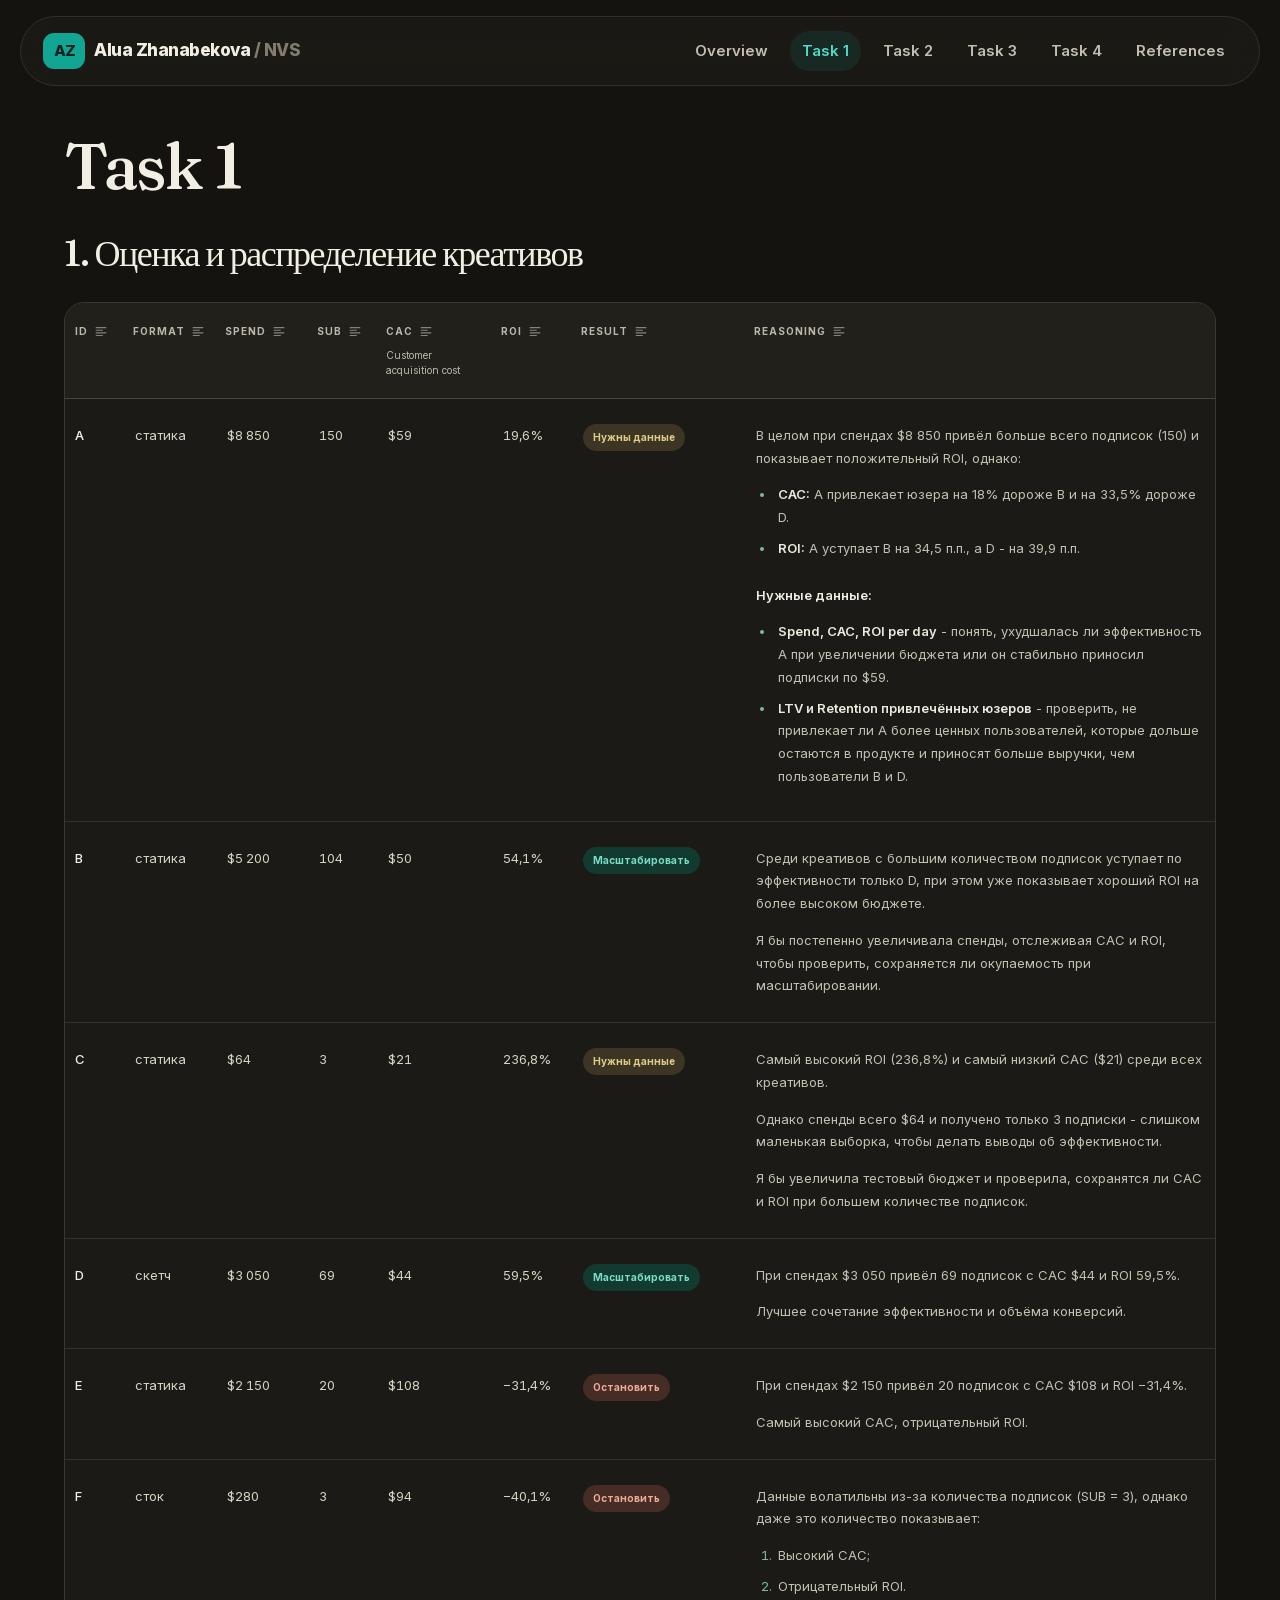
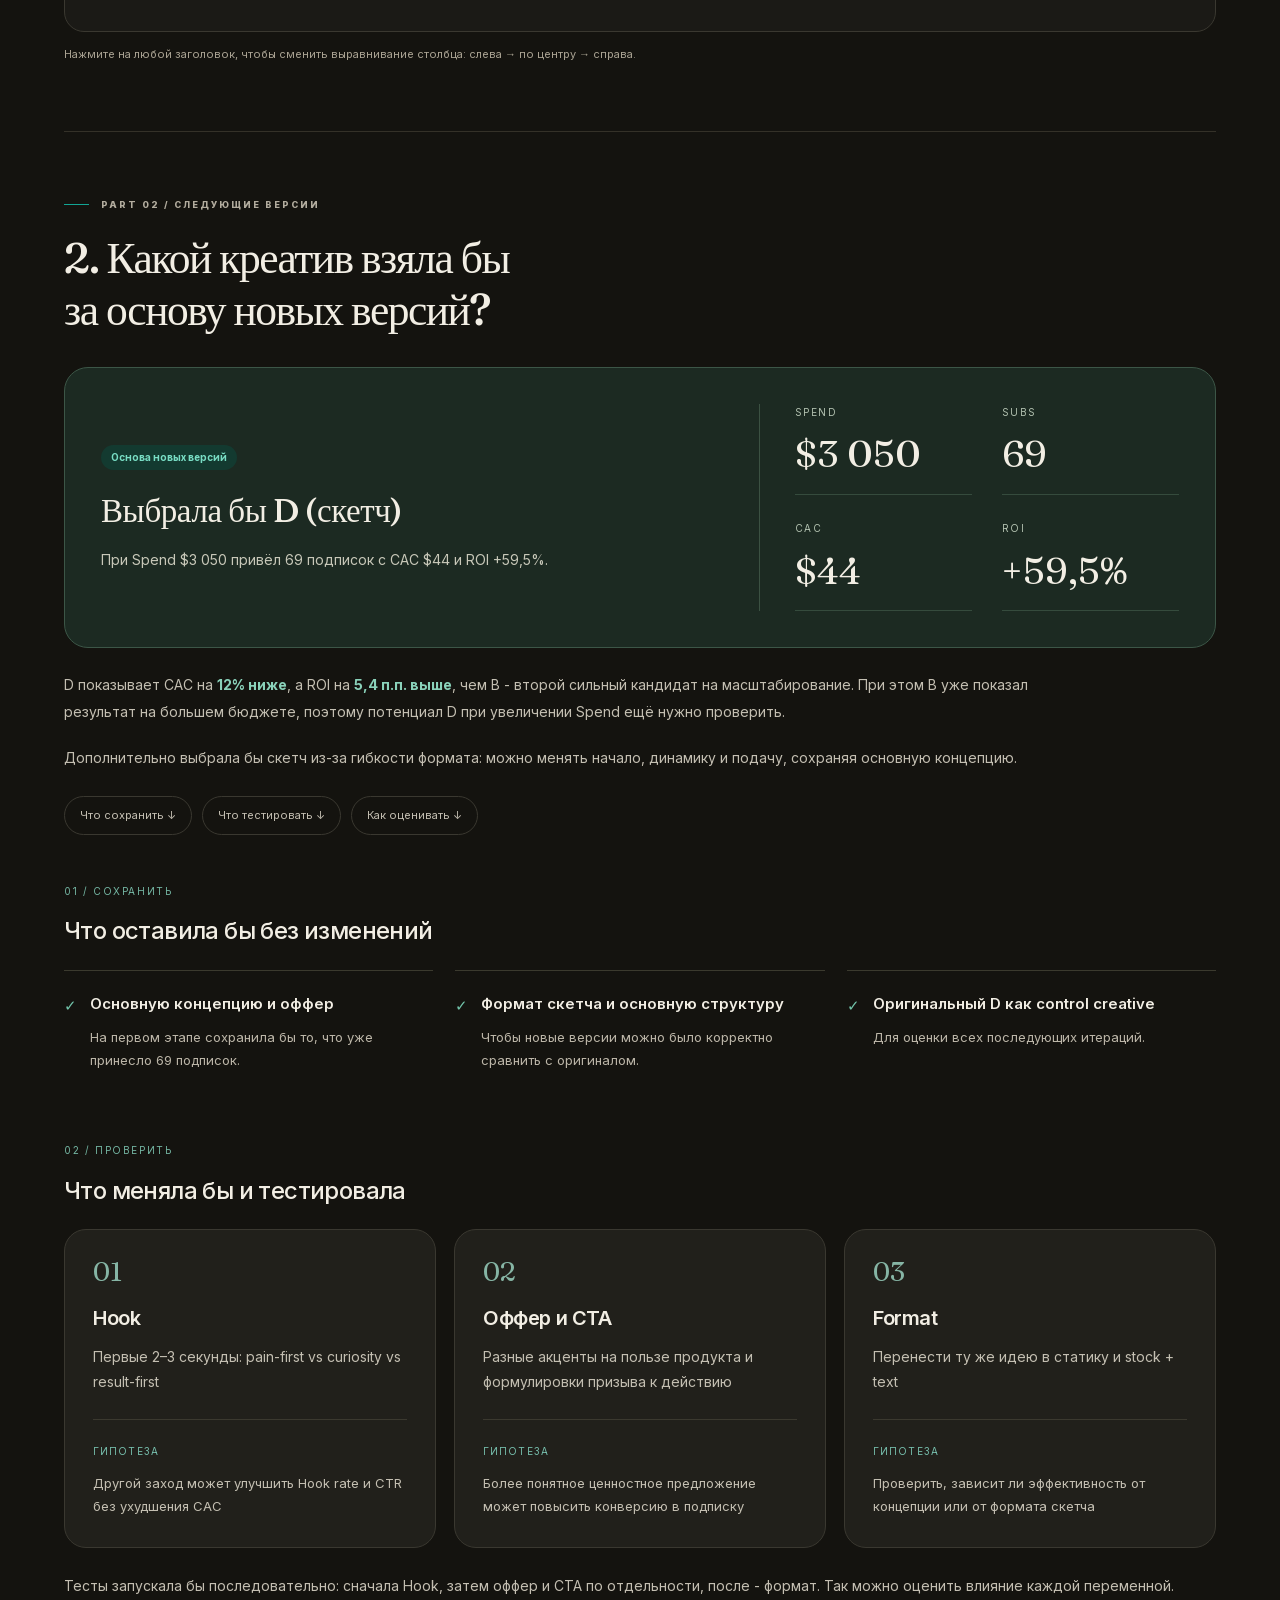
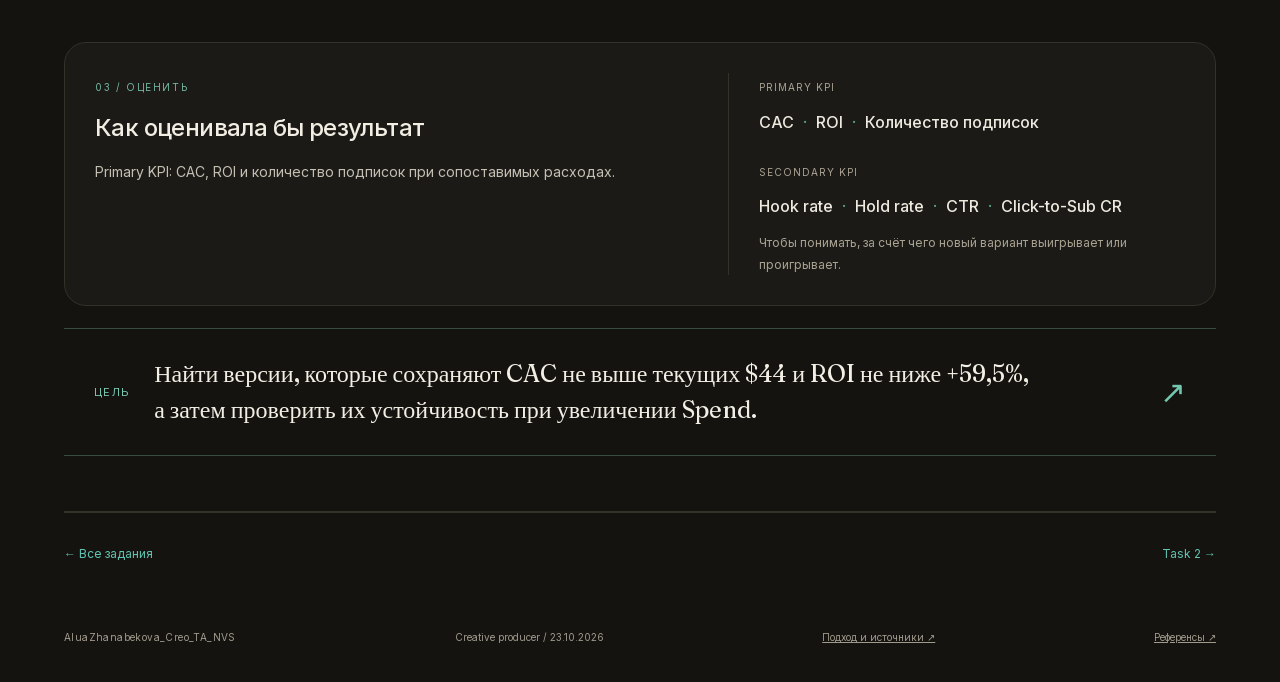
==== task-1.html @ e33237b5 "Add NVS creative producer test website" ====
<!doctype html><html lang="ru"><head><meta charset="utf-8"><meta name="viewport" content="width=device-width,initial-scale=1"><title>AluaZhanabekova_Creo_TA_NVS - Задание 01 · Решения</title><meta name="description" content="Тестовое задание креативного продюсера для Nomad Venture Studio. Аналитика, видео, стратегия и креативы."><link rel="icon" href="favicon.svg" type="image/svg+xml"><link rel="stylesheet" href="fonts.css"><link rel="stylesheet" href="style.css?v=20261025-task1-part2"><script src="app.js" defer></script></head><body><nav><a class="brand" href="index.html"><span class="monogram">AZ</span><span>Alua Zhanabekova <span style="color:#817c6f">/ NVS</span></span></a><div class="links"><a href="index.html" >Overview</a><a href="task-1.html" class="active" aria-current="page">Task 1</a><a href="task-2.html" >Task 2</a><a href="task-3.html" >Task 3</a><a href="task-4.html" >Task 4</a><a href="references.html">References</a></div><button class="navbtn" onclick="window.print()">PDF ↗</button></nav><main class="wrap"><header class="task-simple-header"><h1>Task 1</h1></header><section class="task1-answer"><h2>1. Оценка и распределение креативов</h2><div class="decision-table-scroll" tabindex="0" role="region" aria-label="Таблица анализа креативов A–F"><table class="decision-table" data-alignment="left"><caption class="sr-only">Метрики, решения и аргументация по шести креативам 7ART</caption><colgroup><col class="col-id"><col class="col-format"><col class="col-spend"><col class="col-sub"><col class="col-cac"><col class="col-roi"><col class="col-result"><col class="col-reason"></colgroup><thead><tr><th scope="col" data-align-column="id" data-align="left"><button type="button" class="column-align-button" aria-label="ID: выравнивание слева. Нажмите для выравнивания по центру." title="Нажмите: слева → по центру → справа"><span class="column-align-label">ID</span><svg class="column-align-icon" width="14" height="14" viewBox="0 0 16 16" aria-hidden="true"><path d="M2 3h12M2 6h8M2 9h12M2 12h8"/></svg></button></th><th scope="col" data-align-column="format" data-align="left"><button type="button" class="column-align-button" aria-label="Format: выравнивание слева. Нажмите для выравнивания по центру." title="Нажмите: слева → по центру → справа"><span class="column-align-label">Format</span><svg class="column-align-icon" width="14" height="14" viewBox="0 0 16 16" aria-hidden="true"><path d="M2 3h12M2 6h8M2 9h12M2 12h8"/></svg></button></th><th scope="col" data-align-column="spend" data-align="left"><button type="button" class="column-align-button" aria-label="Spend: выравнивание слева. Нажмите для выравнивания по центру." title="Нажмите: слева → по центру → справа"><span class="column-align-label">Spend</span><svg class="column-align-icon" width="14" height="14" viewBox="0 0 16 16" aria-hidden="true"><path d="M2 3h12M2 6h8M2 9h12M2 12h8"/></svg></button></th><th scope="col" data-align-column="sub" data-align="left"><button type="button" class="column-align-button" aria-label="SUB: выравнивание слева. Нажмите для выравнивания по центру." title="Нажмите: слева → по центру → справа"><span class="column-align-label">SUB</span><svg class="column-align-icon" width="14" height="14" viewBox="0 0 16 16" aria-hidden="true"><path d="M2 3h12M2 6h8M2 9h12M2 12h8"/></svg></button></th><th scope="col" data-align-column="cac" data-align="left"><button type="button" class="column-align-button" aria-label="CAC: выравнивание слева. Нажмите для выравнивания по центру." title="Нажмите: слева → по центру → справа"><span class="column-align-label">CAC</span><svg class="column-align-icon" width="14" height="14" viewBox="0 0 16 16" aria-hidden="true"><path d="M2 3h12M2 6h8M2 9h12M2 12h8"/></svg></button><span class="th-definition">Customer acquisition cost</span></th><th scope="col" data-align-column="roi" data-align="left"><button type="button" class="column-align-button" aria-label="ROI: выравнивание слева. Нажмите для выравнивания по центру." title="Нажмите: слева → по центру → справа"><span class="column-align-label">ROI</span><svg class="column-align-icon" width="14" height="14" viewBox="0 0 16 16" aria-hidden="true"><path d="M2 3h12M2 6h8M2 9h12M2 12h8"/></svg></button></th><th scope="col" data-align-column="result" data-align="left"><button type="button" class="column-align-button" aria-label="Result: выравнивание слева. Нажмите для выравнивания по центру." title="Нажмите: слева → по центру → справа"><span class="column-align-label">Result</span><svg class="column-align-icon" width="14" height="14" viewBox="0 0 16 16" aria-hidden="true"><path d="M2 3h12M2 6h8M2 9h12M2 12h8"/></svg></button></th><th scope="col" data-align-column="reasoning" data-align="left"><button type="button" class="column-align-button" aria-label="Reasoning: выравнивание слева. Нажмите для выравнивания по центру." title="Нажмите: слева → по центру → справа"><span class="column-align-label">Reasoning</span><svg class="column-align-icon" width="14" height="14" viewBox="0 0 16 16" aria-hidden="true"><path d="M2 3h12M2 6h8M2 9h12M2 12h8"/></svg></button></th></tr></thead><tbody><tr><th scope="row">A</th><td>статика</td><td class="numeric">$8 850</td><td class="numeric">150</td><td class="numeric">$59</td><td class="numeric">19,6%</td><td><span class="pill data">Нужны данные</span></td><td class="reasoning"><p>В целом при спендах $8 850 привёл больше всего подписок (150) и показывает положительный ROI, однако:</p><ul><li><strong>CAC:</strong> A привлекает юзера на 18% дороже B и на 33,5% дороже D.</li><li><strong>ROI:</strong> A уступает B на 34,5 п.п., а D - на 39,9 п.п.</li></ul><p class="needed-label">Нужные данные:</p><ul><li><strong>Spend, CAC, ROI per day</strong> - понять, ухудшалась ли эффективность A при увеличении бюджета или он стабильно приносил подписки по $59.</li><li><strong>LTV и Retention привлечённых юзеров</strong> - проверить, не привлекает ли A более ценных пользователей, которые дольше остаются в продукте и приносят больше выручки, чем пользователи B и D.</li></ul></td></tr><tr><th scope="row">B</th><td>статика</td><td class="numeric">$5 200</td><td class="numeric">104</td><td class="numeric">$50</td><td class="numeric">54,1%</td><td><span class="pill scale">Масштабировать</span></td><td class="reasoning"><p>Среди креативов с большим количеством подписок уступает по эффективности только D, при этом уже показывает хороший ROI на более высоком бюджете.</p><p>Я бы постепенно увеличивала спенды, отслеживая CAC и ROI, чтобы проверить, сохраняется ли окупаемость при масштабировании.</p></td></tr><tr><th scope="row">C</th><td>статика</td><td class="numeric">$64</td><td class="numeric">3</td><td class="numeric">$21</td><td class="numeric">236,8%</td><td><span class="pill data">Нужны данные</span></td><td class="reasoning"><p>Самый высокий ROI (236,8%) и самый низкий CAC ($21) среди всех креативов.</p><p>Однако спенды всего $64 и получено только 3 подписки - слишком маленькая выборка, чтобы делать выводы об эффективности.</p><p>Я бы увеличила тестовый бюджет и проверила, сохранятся ли CAC и ROI при большем количестве подписок.</p></td></tr><tr><th scope="row">D</th><td>скетч</td><td class="numeric">$3 050</td><td class="numeric">69</td><td class="numeric">$44</td><td class="numeric">59,5%</td><td><span class="pill scale">Масштабировать</span></td><td class="reasoning"><p>При спендах $3 050 привёл 69 подписок с CAC $44 и ROI 59,5%.</p><p>Лучшее сочетание эффективности и объёма конверсий.</p></td></tr><tr><th scope="row">E</th><td>статика</td><td class="numeric">$2 150</td><td class="numeric">20</td><td class="numeric">$108</td><td class="numeric">−31,4%</td><td><span class="pill stop">Остановить</span></td><td class="reasoning"><p>При спендах $2 150 привёл 20 подписок с CAC $108 и ROI −31,4%.</p><p>Самый высокий CAC, отрицательный ROI.</p></td></tr><tr><th scope="row">F</th><td>сток</td><td class="numeric">$280</td><td class="numeric">3</td><td class="numeric">$94</td><td class="numeric">−40,1%</td><td><span class="pill stop">Остановить</span></td><td class="reasoning"><p>Данные волатильны из-за количества подписок (SUB = 3), однако даже это количество показывает:</p><ol><li>Высокий CAC;</li><li>Отрицательный ROI.</li></ol></td></tr></tbody></table></div><p class="table-align-hint">Нажмите на любой заголовок, чтобы сменить выравнивание столбца: слева → по центру → справа.</p><span class="sr-only" id="column-align-status" role="status" aria-live="polite"></span></section><section class="creative-iteration" id="new-versions" aria-labelledby="iteration-title">
<div class="iteration-heading"><span class="eyebrow">PART 02 / Следующие версии</span><h2 id="iteration-title">2. Какой креатив взяла бы<br>за основу новых версий?</h2></div>
<article class="creative-choice" aria-labelledby="choice-title"><div class="creative-choice-copy"><span class="pill scale">Основа новых версий</span><h3 id="choice-title">Выбрала бы D (скетч)</h3><p>При Spend $3 050 привёл 69 подписок с CAC $44 и ROI +59,5%.</p></div><dl class="choice-metrics"><div><dt>Spend</dt><dd>$3 050</dd></div><div><dt>Subs</dt><dd>69</dd></div><div><dt>CAC</dt><dd>$44</dd></div><div><dt>ROI</dt><dd>+59,5%</dd></div></dl></article>
<div class="iteration-comparison iteration-comparison-text-only"><div class="iteration-comparison-copy"><p>D показывает CAC на <strong>12% ниже</strong>, а ROI на <strong>5,4 п.п. выше</strong>, чем B - второй сильный кандидат на масштабирование. При этом B уже показал результат на большем бюджете, поэтому потенциал D при увеличении Spend ещё нужно проверить.</p><p>Дополнительно выбрала бы скетч из-за гибкости формата: можно менять начало, динамику и подачу, сохраняя основную концепцию.</p></div></div>
<nav class="iteration-jumps" aria-label="Разделы плана итераций"><a href="#keep-elements">Что сохранить ↓</a><a href="#test-elements">Что тестировать ↓</a><a href="#evaluate-versions">Как оценивать ↓</a></nav>
<div class="iteration-block" id="keep-elements"><div class="iteration-subheading"><span class="iteration-index">01 / СОХРАНИТЬ</span><h3>Что оставила бы без изменений</h3></div><ul class="keep-elements"><li><span class="keep-mark" aria-hidden="true">✓</span><div><h4>Основную концепцию и оффер</h4><p>На первом этапе сохранила бы то, что уже принесло 69 подписок.</p></div></li><li><span class="keep-mark" aria-hidden="true">✓</span><div><h4>Формат скетча и основную структуру</h4><p>Чтобы новые версии можно было корректно сравнить с оригиналом.</p></div></li><li><span class="keep-mark" aria-hidden="true">✓</span><div><h4>Оригинальный D как control creative</h4><p>Для оценки всех последующих итераций.</p></div></li></ul></div>
<div class="iteration-block" id="test-elements"><div class="iteration-subheading"><span class="iteration-index">02 / ПРОВЕРИТЬ</span><h3>Что меняла бы и тестировала</h3></div><ol class="iteration-tests iteration-tests-three">
<li><span class="test-step" aria-hidden="true">01</span><h4>Hook</h4><p>Первые 2–3 секунды: pain-first vs curiosity vs result-first</p><div class="test-hypothesis"><span>Гипотеза</span><p>Другой заход может улучшить Hook rate и CTR без ухудшения CAC</p></div></li>
<li><span class="test-step" aria-hidden="true">02</span><h4>Оффер и CTA</h4><p>Разные акценты на пользе продукта и формулировки призыва к действию</p><div class="test-hypothesis"><span>Гипотеза</span><p>Более понятное ценностное предложение может повысить конверсию в подписку</p></div></li>
<li><span class="test-step" aria-hidden="true">03</span><h4>Format</h4><p>Перенести ту же идею в статику и stock + text</p><div class="test-hypothesis"><span>Гипотеза</span><p>Проверить, зависит ли эффективность от концепции или от формата скетча</p></div></li>
</ol><p class="iteration-sequence">Тесты запускала бы последовательно: сначала Hook, затем оффер и CTA по отдельности, после - формат. Так можно оценить влияние каждой переменной.</p></div>
<div class="iteration-evaluation" id="evaluate-versions"><div><span class="iteration-index">03 / ОЦЕНИТЬ</span><h3>Как оценивала бы результат</h3><p>Primary KPI: CAC, ROI и количество подписок при сопоставимых расходах.</p></div><div class="evaluation-metrics"><div><span>Primary KPI</span><p>CAC <b>·</b> ROI <b>·</b> Количество подписок</p></div><div><span>Secondary KPI</span><p>Hook rate <b>·</b> Hold rate <b>·</b> CTR <b>·</b> Click-to-Sub CR</p><p class="iteration-secondary-note">Чтобы понимать, за счёт чего новый вариант выигрывает или проигрывает.</p></div></div></div>
<div class="iteration-goal"><span>Цель</span><p>Найти версии, которые сохраняют CAC не выше текущих $44 и ROI не ниже +59,5%, а затем проверить их устойчивость при увеличении Spend.</p><span class="goal-arrow" aria-hidden="true">↗</span></div>
</section><div class="pagenav"><a href="index.html">← Все задания</a><a href="task-2.html">Task 2 →</a></div><footer><span class="siteid">AluaZhanabekova_Creo_TA_NVS</span><span>Creative producer / 23.10.2026</span><a href="approach.html">Подход и источники ↗</a><a href="references.html">Референсы ↗</a></footer></main></body></html>
---- fonts.css ----
@font-face{font-family:Inter;font-style:normal;font-weight:100 900;font-display:swap;src:url(fonts/9c72aa0f40e4eef8-s.p.0m6w47a4e5dy9.woff2)format("woff2");unicode-range:U+301,U+400-45F,U+490-491,U+4B0-4B1,U+2116}
@font-face{font-family:Inter;font-style:normal;font-weight:100 900;font-display:swap;src:url(fonts/83afe278b6a6bb3c-s.p.0q-301v4kxxnr.woff2)format("woff2");unicode-range:U+??,U+131,U+152-153,U+2BB-2BC,U+2C6,U+2DA,U+2DC,U+304,U+308,U+329,U+2000-206F,U+20AC,U+2122,U+2191,U+2193,U+2212,U+2215,U+FEFF,U+FFFD}
@font-face{font-family:Fraunces;font-style:italic;font-weight:100 900;font-display:swap;src:url(fonts/3c7c6164b2587822-s.p.0duriy8536ewt.woff2)format("woff2");unicode-range:U+??,U+131,U+152-153,U+2BB-2BC,U+2C6,U+2DA,U+2DC,U+304,U+308,U+329,U+2000-206F,U+20AC,U+2122,U+2191,U+2193,U+2212,U+2215,U+FEFF,U+FFFD}
@font-face{font-family:Fraunces;font-style:normal;font-weight:100 900;font-display:swap;src:url(fonts/03bda585a99c6450-s.p.0zzh68k1~whtc.woff2)format("woff2");unicode-range:U+??,U+131,U+152-153,U+2BB-2BC,U+2C6,U+2DA,U+2DC,U+304,U+308,U+329,U+2000-206F,U+20AC,U+2122,U+2191,U+2193,U+2212,U+2215,U+FEFF,U+FFFD}
---- style.css ----
@import url('https://fonts.googleapis.com/css2?family=Manrope:wght@400;500;600;700;800&family=Playfair+Display:ital,wght@1,500&display=swap');
:root{--ink:#f2eee4;--paper:#14130f;--lime:#12a594;--line:#343128;--muted:#aba697}*{box-sizing:border-box}html{scroll-behavior:smooth;scroll-padding-top:90px}body{margin:0;background:var(--paper);color:var(--ink);font:15px/1.65 Manrope,Arial,sans-serif}a{color:inherit}button,input{font:inherit}button{cursor:pointer}nav{position:sticky;top:0;z-index:9;display:flex;align-items:center;justify-content:space-between;padding:20px 4vw;background:#14130ff2;border-bottom:1px solid var(--line);backdrop-filter:blur(12px)}.brand{font-size:19px;font-weight:800;letter-spacing:-1px}.brand span{display:inline-block;width:12px;height:12px;background:#8ea758;border-radius:50%;margin-right:9px}.links{display:flex;gap:28px;font-size:12px;font-weight:700}.links a{text-decoration:none}.navbtn,.button{border:1px solid var(--ink);border-radius:50px;padding:11px 19px;background:transparent;text-decoration:none;font-size:12px;font-weight:700}.wrap{max-width:1280px;margin:auto;padding:0 5vw}.hero{padding:75px 0 60px;display:grid;grid-template-columns:1.35fr 1fr;gap:60px;align-items:center}.eyebrow{text-transform:uppercase;font-size:10px;letter-spacing:2px;font-weight:800;display:flex;align-items:center;gap:12px}.eyebrow:before{content:'';width:25px;height:1px;background:currentColor}h1{font-size:clamp(50px,5.8vw,85px);line-height:1.05;letter-spacing:-5px;font-weight:600;margin:30px 0}h1 em{font-family:'Playfair Display',Georgia,serif;font-weight:500;color:#71835c}p{margin:12px 0}.lead{max-width:480px;color:var(--muted);font-size:15px}.heroActions{display:flex;align-items:center;gap:25px;margin-top:30px}.solid{background:var(--ink);color:white;border:0}.small{font-size:11px;color:var(--muted)}.art{position:relative;height:405px;background:#21201b;border-radius:8px;overflow:hidden;display:flex;align-items:center;justify-content:center}.orb{position:absolute;width:280px;height:280px;border:1px solid #b7c1aa;border-radius:50%}.orb:after{content:'';position:absolute;inset:28px;border:1px solid #c0c9b5;border-radius:50%}.mini{position:absolute;left:20px;top:20px;font-size:9px;letter-spacing:2px}.float{transform:rotate(-9deg);width:215px;background:#f9faf5;padding:20px;box-shadow:0 22px 40px #f2eee420;border:1px solid #d2dacb;border-radius:8px}.float b{font-size:62px;letter-spacing:-4px;line-height:1.4}.bars{display:flex;gap:10px;height:100px;align-items:end;margin-top:20px}.bars i{display:block;width:30px;background:#244c3c;border-radius:3px 3px 0 0}.bars i:nth-child(2){background:#8aa773}.bars i:nth-child(3){background:var(--lime)}.tagfloat{position:absolute;bottom:40px;right:15px;padding:13px 20px;background:var(--lime);border-radius:5px;transform:rotate(5deg);font-size:12px;font-weight:800}.stats{display:grid;grid-template-columns:repeat(4,1fr);border-top:1px solid var(--line);border-bottom:1px solid var(--line);padding:22px 0;margin-bottom:70px}.stats>div{border-right:1px solid var(--line);padding-left:24px}.stats>div:first-child{padding:0}.stats>div:last-child{border:0}.stats b{font-size:29px;font-weight:600;display:block;letter-spacing:-1px}.stats span{font-size:11px;color:var(--muted)}section{padding:40px 0 65px;border-bottom:1px solid var(--line)}.heading{display:flex;justify-content:space-between;align-items:end;gap:40px;margin:15px 0 30px}h2{font-size:clamp(30px,3.5vw,48px);letter-spacing:-2px;line-height:1.15;font-weight:600;margin:10px 0}.heading p{max-width:360px;font-size:13px;color:var(--muted)}h3{font-size:19px;line-height:1.4;letter-spacing:-.5px;margin:12px 0}.pill{display:inline-block;padding:5px 10px;border-radius:30px;font-size:10px;font-weight:700;background:#e4e9df}.scale{background:#dcebbd}.stop{background:#f0d6c9}.data{background:#e8e4d7}.toolbar{display:flex;gap:7px;margin:20px 0}.filter{border:1px solid var(--line);background:transparent;border-radius:30px;padding:8px 15px;font-size:11px}.filter.active{background:var(--ink);color:white;border-color:var(--ink)}.tablewrap{overflow-x:auto}table{border-collapse:collapse;width:100%;font-size:12px;white-space:normal}th{text-align:left;font-size:9px;letter-spacing:1px;text-transform:uppercase;color:var(--muted);padding:14px 12px;border-bottom:1px solid var(--ink)}td{padding:18px 12px;border-bottom:1px solid var(--line)}td:first-child{font-size:22px;font-weight:700}td:last-child{max-width:330px;color:var(--muted)}.callout{background:#20241e;padding:25px 30px;border-left:3px solid #7b945b;margin:26px 0;display:grid;grid-template-columns:1fr 2fr;gap:30px}.callout p{font-size:13px;margin:0}.cols{display:grid;grid-template-columns:repeat(3,1fr);gap:18px}.card{padding:25px;border:1px solid var(--line);border-radius:6px}.card p,.card li{font-size:12px;color:var(--muted)}.card ul{padding-left:18px}.metric{font-size:38px;letter-spacing:-2px}.metric small{font-size:11px;letter-spacing:0;color:var(--muted)}.notice{font-size:12px;color:#746143;padding:14px 18px;background:#efeadf;border-radius:4px;margin:20px 0}.dark{background:var(--ink);color:#f5f5ec;padding:45px;border-radius:8px;margin:30px 0}.dark p{color:#b3b4a7;font-size:13px}.dark h3{font-size:26px}.funnel{display:grid;grid-template-columns:repeat(4,1fr);gap:14px;margin-top:24px}.funnel>div{border-top:1px solid #71867a;padding:18px 0}.funnel b{font-size:12px}.funnel span{display:block;font-size:11px;color:#b3b4a7;margin-top:10px}.source{font-size:10px;color:var(--muted)}.competitors{display:grid;grid-template-columns:repeat(2,1fr);gap:18px}.competitors .card{background:#1b1a16}.hypnum{font-family:Georgia,serif;font-style:italic;font-size:55px;color:#819461}.test{border-top:1px solid var(--line);margin-top:20px;padding-top:15px;font-size:11px}.creative img{width:100%;border-radius:5px;display:block}.creative h3{font-size:16px}.creative p{font-size:12px;color:var(--muted)}.downloads{display:flex;gap:8px;margin-top:15px}.downloads a,.downloads button{font-size:10px;border:1px solid var(--line);padding:8px 12px;border-radius:25px;background:transparent;text-decoration:none}.story{display:grid;grid-template-columns:repeat(5,1fr);gap:12px}.frame{padding:15px;background:#24241d;border-radius:5px}.drawing{height:110px;display:flex;align-items:center;justify-content:center;font-size:44px;border-bottom:1px solid #cbd4c2;margin-bottom:15px}.frame b{font-size:11px}.frame p{font-size:11px;color:var(--muted)}.frame .audio{color:var(--ink);font-style:italic}.lab{display:grid;grid-template-columns:1fr 1fr;gap:35px;background:#222b26;padding:35px;border-radius:7px}.lab label{display:block;font-size:12px;margin:12px 0}.lab input{width:100%;accent-color:var(--ink)}.lab output{font-size:48px;letter-spacing:-3px}.plan{display:grid;grid-template-columns:1fr 1fr;gap:35px;margin-top:30px}.plan p{font-size:12px;color:var(--muted)}details{border-top:1px solid var(--line);padding:18px 0}summary{cursor:pointer;font-size:13px;font-weight:700}details p{font-size:12px;color:var(--muted)}footer{padding:35px 0;display:flex;justify-content:space-between;font-size:10px;color:var(--muted)}.author{border:0;border-bottom:1px solid #a9b4a4;background:transparent;width:160px;font-size:11px;color:var(--ink)}@media(max-width:800px){.links{display:none}.hero{grid-template-columns:1fr;padding-top:40px;gap:30px}h1{letter-spacing:-3px}.art{height:300px}.stats{margin-bottom:30px;grid-template-columns:repeat(2,1fr);gap:15px}.stats>div{padding:0;border:0}.cols,.competitors{grid-template-columns:1fr}.heading{display:block}.callout,.lab,.plan{grid-template-columns:1fr}.funnel{grid-template-columns:1fr 1fr}.story{grid-template-columns:1fr 1fr}.dark{padding:25px}.wrap{padding:0 6vw}td,th{padding:12px 8px}table{min-width:750px}section{padding-bottom:40px}.heroActions{gap:12px}.navbtn{padding:8px 12px}}@media print{nav,.toolbar,.downloads,.heroActions{display:none}body{font-size:11px}.wrap{max-width:none}.hero{padding:20px 0}.art{height:250px}section{break-inside:avoid}.card{break-inside:avoid}h1{font-size:50px}a{text-decoration:none}.story{grid-template-columns:repeat(5,1fr)}}

:root{--ink:#f2eee4;--paper:#14130f;--lime:#12a594;--line:#343128;--muted:#b0aa9d;--accent:#12a594}body{font-size:15px;line-height:1.75}a:focus-visible,button:focus-visible,input:focus-visible{outline:2px solid #3dcfbe;outline-offset:5px}::selection{background:#12a594;color:#14130f}nav{margin:16px auto 0;max-width:1400px;width:calc(100% - 40px);border:1px solid #333027;border-radius:50px;top:12px;background:#1b1a16f2;padding:14px 23px;gap:20px}.brand{font-size:14px;letter-spacing:-.5px;text-decoration:none;display:flex;align-items:center;gap:9px}.brand .monogram{font-size:11px;display:grid;place-items:center;background:var(--accent);color:#10221e;width:34px;height:27px;border-radius:7px;font-weight:800;letter-spacing:-1px}.brand span{background:none;width:auto;height:auto;margin:0}.links{gap:22px}.links a{color:#bdb7aa;font-size:11px}.links a.active{color:#49d9c6}.navbtn{color:var(--ink);border-color:#4c473c;font-size:10px;padding:8px 15px}.wrap{max-width:1300px;padding:0 5vw}h1,h2{font-family:Georgia,'Times New Roman',serif;font-weight:400;letter-spacing:-2px}h1{font-size:clamp(50px,5.6vw,86px);line-height:1.08;margin:26px 0}h1 em{font-family:Georgia,serif;color:#56c7b6}h2{font-size:clamp(30px,3.5vw,48px);letter-spacing:-1.5px}h3{font-size:18px;letter-spacing:-.4px}.eyebrow{font-size:9px;letter-spacing:2px;color:#b2ac9e}.eyebrow:before{background:#12a594}.small,.source{color:#b0aa9d}.lead{color:#c6c0b3;font-size:15px}.solid{background:#12a594;color:#0d231f;border:none}.hero{padding:75px 0 65px;gap:65px;grid-template-columns:1.1fr 1fr}.hero .lead{max-width:490px}.heroActions .button{font-size:11px;padding:13px 22px}.art{background:#20211b;border:1px solid #3c3b2f;height:400px}.orb{border-color:#545546}.orb:after{border-color:#3d493d}.float{background:#f2eee4;color:#1b1a17;border-color:#c0c5ae;transform:rotate(-7deg);width:225px}.float .small{color:#6b675e}.float .bars i{background:#1b1a17}.float .bars i:nth-child(2){background:#98b0a3}.float .bars i:nth-child(3){background:#12a594}.tagfloat{background:#12a594;color:#102b24;bottom:28px;right:15px;transform:rotate(4deg)}.mini{color:#b0aa9d}.stats{margin-bottom:0}.stats b{font-family:Georgia,serif;font-weight:400;color:#f2eee4}.stats span{color:#aaa596}.stats div{padding-left:25px}section{padding:50px 0 55px}.heading{margin:12px 0 30px}.heading p{color:#b0aa9d}.pill{background:#302e26;color:#d8d2c3}.scale{background:#133a30;color:#78ddc4}.stop{background:#452c25;color:#edac97}.data{background:#3c3523;color:#e0ca8a}.card{background:#1b1a16;border-color:#343128;padding:26px}.card p,.card li{color:#bbb5a8;font-size:12px}.callout{background:#202b24;border-color:#12a594}.callout p{color:#c6c5b5}.filter{color:#bdb7aa}.filter.active{background:#12a594;color:#102b24;border-color:#12a594}.notice{background:#29261d;color:#d4c6a4;border:1px solid #47402c}.dark{background:#20251e;border:1px solid #3e483b}.dark p,.funnel span{color:#c0c3b0}.funnel>div{border-color:#55654e}.competitors .card{background:#1b1a16}.hypnum{color:#4cb8a6}.downloads button,.downloads a{color:var(--ink)}.lab{background:#1d3029;border:1px solid #355045}.frame{background:#21241c}.frame p{color:#bbb5a8}.frame .audio{color:#e2e2ce}.drawing{border-color:#444a38;color:#59baa3}td:last-child{color:#b0aa9d}th{color:#a8a292}td:first-child{font-size:20px}.metric{color:#f2eee4}.metric small{color:#b0aa9d}footer{gap:20px;color:#a09a8d}.task-section{padding-top:38px;border-bottom:0}.task-section>.eyebrow,.task-section>.heading{display:none}.pagehead{padding:70px 0 32px;border-bottom:1px solid var(--line);display:grid;grid-template-columns:1.5fr 1fr;gap:40px;align-items:end}.pagehead h1{font-size:clamp(43px,5.5vw,72px);margin:20px 0}.pagehead p{color:#bbb5a8;font-size:13px}.pagehead .status{margin-top:20px;display:flex;gap:8px;flex-wrap:wrap}.crumb{font-size:10px;color:#aba595;text-decoration:none}.pagehead .bigindex{font:italic 145px/1 Georgia;color:#3b4438;text-align:right}.routes{display:grid;grid-template-columns:repeat(2,1fr);gap:18px;padding:40px 0}.route{position:relative;border:1px solid var(--line);border-radius:9px;background:#1b1a16;text-decoration:none;padding:28px;display:grid;grid-template-columns:1fr 150px;gap:25px;min-height:275px;transition:border-color .2s,transform .2s}.route:hover{border-color:#12a594;transform:translateY(-3px)}.route h3{font-family:Georgia,serif;font-size:31px;font-weight:400;margin:16px 0}.route p{font-size:12px;color:#b0aa9d}.route .arrow{position:absolute;right:25px;top:23px;color:#64c8b5;font-size:23px}.route .rnum{font-size:10px;letter-spacing:2px;color:#8a9686}.route .preview{display:flex;align-items:center;justify-content:center;gap:8px;overflow:hidden}.route img{height:200px;width:110px;object-fit:cover;border-radius:5px;transform:rotate(6deg);opacity:.9}.route .samplebars{display:flex;align-items:end;gap:10px;height:135px}.samplebars i{width:22px;background:#12a594;border-radius:4px 4px 0 0}.samplebars i:nth-child(2){background:#70968c}.samplebars i:nth-child(3){background:#dcc59a}.route .word{font:italic 50px/1.1 Georgia;color:#72b4a3;transform:rotate(-8deg)}.approach-strip{padding:28px 0;display:flex;align-items:center;justify-content:space-between;gap:30px;border-block:1px solid var(--line)}.approach-strip h3{font:28px Georgia}.approach-strip p{font-size:12px;color:#b0aa9d;max-width:560px}.approach-strip a{white-space:nowrap}.pagenav{display:flex;justify-content:space-between;gap:20px;padding:30px 0;border-top:1px solid var(--line);font-size:12px}.pagenav a{text-decoration:none;color:#61c4b2}.reelnav{display:flex;gap:10px;flex-wrap:wrap;margin:28px 0}.reelnav a{padding:8px 15px;border:1px solid var(--line);border-radius:30px;font-size:12px;text-decoration:none}.videoarticle{margin:40px 0 55px;scroll-margin-top:100px}.reelhead{display:grid;grid-template-columns:270px 1fr;gap:40px}.player{border-radius:9px;overflow:hidden;border:1px solid #414137;background:#090a08}.player video{width:100%;aspect-ratio:9/16;display:block;object-fit:contain}.reelmeta{display:flex;align-items:center;justify-content:space-between}.reelmeta h2{font-size:50px}.vmetrics{display:grid;grid-template-columns:repeat(6,1fr);gap:6px;border-block:1px solid var(--line);padding:16px 0;margin:20px 0}.vmetrics b{font-size:20px;display:block;font-weight:500}.vmetrics span{font-size:9px;color:#b0aa9d;text-transform:uppercase}.observations{display:grid;grid-template-columns:1fr 1fr;gap:25px}.observations h3{font-size:15px}.observations p{font-size:12px;color:#bbb5a8}.observations .mark{font-size:9px;text-transform:uppercase;letter-spacing:1px;color:#6dc5b3}.timeline{display:grid;grid-template-columns:repeat(4,1fr);gap:14px;margin:26px 0}.shot{margin:0}.shot img{width:100%;height:200px;object-fit:cover;object-position:center 25%;border:1px solid #474238;border-radius:5px}.shot figcaption{font-size:10px;color:#ada796;margin-top:8px}.shot strong{color:#dfdccf;font-weight:600;display:block}.conclusion{padding:20px 24px;border:1px solid #3f5749;background:#1c2a22;border-radius:5px;font-size:13px}.conclusion b{color:#7ed0b8}.values{display:grid;grid-template-columns:repeat(2,1fr);gap:18px;margin:30px 0}.value{padding:28px;background:#1b1a16;border:1px solid var(--line);border-radius:6px}.value h3{font-family:Georgia,serif;font-size:29px;font-weight:400}.value p{font-size:12px;color:#b5afa1}.value .application{border-top:1px solid var(--line);padding-top:14px;color:#cdd3bd}.brand-colors{display:grid;grid-template-columns:repeat(4,1fr);gap:14px;margin:25px 0}.swatch{height:100px;border-radius:6px;border:1px solid #454132;display:flex;align-items:end;padding:15px;font:11px monospace}.home-note{font-size:11px;color:#a39c8f;margin:22px 0}.statusline{display:flex;gap:10px;flex-wrap:wrap}.diagram{display:flex;gap:9px;align-items:center;margin-top:30px}.diagram span{flex:1;border:1px solid var(--line);padding:15px;border-radius:4px;font-size:11px}.diagram i{color:#12a594;font-style:normal}.evidence-table{min-width:700px}.evidence-table td:first-child{font-size:12px}.task-section .source{margin-bottom:20px}.task-section .creatives .creative p{min-height:64px}.route .pill{font-size:9px}.micro{font-size:9px;text-transform:uppercase;letter-spacing:1.5px;color:#9a9485}.topline{display:flex;justify-content:space-between;align-items:center;gap:20px;padding:25px 0 0;font-size:9px;color:#9a9485}.siteid{overflow-wrap:anywhere;font-size:10px;letter-spacing:.4px}.gridline{background:linear-gradient(90deg,transparent 49.5%,#52524622 50%,transparent 50.5%);position:absolute;inset:0}.floating-note{position:absolute;left:15px;bottom:26px;color:#9caa91;font-size:9px;writing-mode:vertical-rl;transform:rotate(180deg)}
@media(max-width:1000px){.links{gap:14px}.links a{font-size:10px}.navbtn{display:none}.reelhead{grid-template-columns:240px 1fr;gap:25px}.vmetrics{grid-template-columns:repeat(3,1fr);row-gap:15px}.route{grid-template-columns:1fr 100px}.route img{width:90px}.route .word{font-size:38px}}
@media(max-width:700px){nav{padding:12px 16px;width:calc(100% - 24px);border-radius:15px;flex-wrap:wrap;gap:10px}.brand{font-size:13px}.links{display:flex;order:3;overflow-x:auto;width:100%;gap:18px;padding-top:8px;border-top:1px solid #343128;white-space:nowrap}.links a{font-size:10px}.wrap{padding:0 6vw}.hero{grid-template-columns:1fr;padding:40px 0;gap:30px}h1{font-size:50px;letter-spacing:-2px}.art{height:310px}.stats{margin-bottom:0}.pagehead{padding-top:40px;grid-template-columns:1fr;gap:0}.pagehead .bigindex{display:none}.pagehead h1{font-size:46px}.routes{grid-template-columns:1fr}.route{min-height:230px;grid-template-columns:1fr 100px;padding:23px}.route h3{font-size:28px}.route img{height:165px;width:85px}.reelhead{grid-template-columns:1fr}.player{max-width:270px;margin:auto;width:100%}.observations{gap:18px}.timeline{grid-template-columns:repeat(4,1fr);gap:6px}.shot img{height:140px}.shot figcaption{font-size:9px}.values{grid-template-columns:1fr}.brand-colors{grid-template-columns:1fr 1fr}.approach-strip{display:block}.approach-strip a{display:inline-block;margin-top:15px}.topline{flex-wrap:wrap}.statusline{gap:6px}.diagram{flex-wrap:wrap}.diagram span{min-width:120px}.story{grid-template-columns:1fr}.drawing{height:90px}.task-section{padding-top:25px}.pagenav{font-size:11px}.reelmeta h2{font-size:44px}.conclusion{font-size:12px}.siteid{font-size:9px}}
@media print{body{background:white;color:#222}.links,nav,.pagenav,.downloads,.reelnav{display:none}.card,.value,.dark,.notice,.lab,.frame,.conclusion{background:#f4f4ee;color:#222}.card p,.value p,.observations p,.small,.source,p{color:#444!important}.pagehead{padding-top:0}.bigindex{display:none}h1,h2,h3,.metric,.vmetrics b{color:#222}.reelhead{grid-template-columns:160px 1fr}.reelmeta h2{font-size:28px}.shot img{height:150px}.videoarticle{break-inside:avoid}footer{display:none}}
@media(max-width:850px){nav{flex-wrap:wrap;border-radius:15px}.links{display:flex;order:3;width:100%;overflow-x:auto;padding-top:9px;border-top:1px solid #343128;gap:20px;white-space:nowrap}.links a{font-size:10px}.navbtn{display:none}html{scroll-padding-top:125px}}

/* NVS reference refinement: Inter body; Fraunces Latin display with Cyrillic serif fallback. */
body,button,input{font-family:Inter,Arial,sans-serif}h1,h2,h1 em,h2 em,.route h3,.value h3,.stats b,.approach-strip h3{font-family:Fraunces,Georgia,'Times New Roman',serif;font-weight:500;font-style:normal}h1 em,h2 em{color:#f2eee4}body{background:#14130f;color:#f2eee4}.card,.value,.route{background:#21201b;border-color:#3a3830;border-radius:22px}.dark,.art,.callout,.lab{border-radius:22px}.route{padding:32px}.links{gap:10px;align-items:center}.links a{font-size:15px;font-weight:600;padding:10px 12px;border-radius:25px;color:#c4bfb2;line-height:1.3;transition:background .2s,color .2s}.links a:hover{background:#2b2b23;color:#f2eee4}.links a.active{color:#51dac9;background:#12a5941f}.brand{font-size:17px;white-space:nowrap}.brand .monogram{width:42px;height:36px;font-size:15px;border-radius:11px}nav{max-width:1500px;padding:14px 22px}.navbtn{display:none}.wrap{max-width:1400px}h1{line-height:1.12}.ref-intro{max-width:680px;color:#bdb7aa;font-size:14px}.reference-board{display:grid;grid-template-columns:repeat(3,1fr);gap:20px;margin-top:28px}.ref-card{border:1px solid #3a3830;background:#21201b;border-radius:22px;overflow:hidden}.ref-card .ref-copy{padding:25px}.ref-card h3{font-size:21px}.ref-card p{font-size:13px;color:#bdb7aa}.ref-card img{display:block;width:100%;height:300px;object-fit:cover;object-position:top}.ref-card .ref-label{font-size:10px;text-transform:uppercase;letter-spacing:1.3px;color:#56cbbb}.ref-card a{font-size:12px;color:#72c8b7}.ref-wide{display:grid;grid-template-columns:1.5fr 1fr;border:1px solid #3a3830;border-radius:24px;overflow:hidden;background:#21201b;margin-top:30px}.ref-wide img{width:100%;height:100%;object-fit:cover;object-position:top}.ref-wide>div{padding:35px}.ref-wide h3{font-family:Fraunces,Georgia,serif;font-size:32px;font-weight:500}.ref-wide p{font-size:13px;color:#bdb7aa}.reference-board .abstract{height:170px;padding:30px;background:#1b1a16;display:flex;align-items:center;font-family:Fraunces,Georgia,serif;font-size:37px;color:#f2eee4;line-height:1.2}.ref-note{font-size:11px;color:#aba595;margin-top:20px}.ref-title{display:flex;align-items:end;justify-content:space-between;gap:20px}.ref-title p{max-width:400px;font-size:12px;color:#aba595}.pagehead .bigindex{font-family:Fraunces,Georgia,serif}.pill{line-height:1.5}
@media(max-width:1250px){nav{flex-wrap:wrap;border-radius:24px}.links{display:flex;order:3;width:100%;padding-top:12px;border-top:1px solid #343128;gap:12px;overflow-x:auto;white-space:nowrap}.links a{font-size:16px;padding:10px 14px}.brand{font-size:18px}.brand .monogram{width:44px;height:38px}.reference-board{grid-template-columns:repeat(2,1fr)}}
@media(max-width:700px){nav{padding:15px 18px}.links{gap:4px}.links a{font-size:15px;padding:10px 12px;flex-shrink:0}.brand{font-size:16px}.reference-board,.ref-wide{grid-template-columns:1fr}.ref-wide>div{padding:25px}.ref-wide img{height:auto}.ref-title{display:block}.ref-card img{height:330px}.route{padding:25px}h1{font-size:46px}.pagehead h1{font-size:43px}html{scroll-padding-top:150px}}
@media(max-width:1250px){.links{flex-wrap:wrap;overflow:visible;gap:4px 10px}.links a{flex-shrink:0}}
@media(max-width:950px){.hero{grid-template-columns:1fr;gap:35px;padding-top:50px}.hero h1{font-size:clamp(45px,7vw,66px)}.hero .art{height:350px;max-width:650px;width:100%}.pagehead{grid-template-columns:1fr}.pagehead .bigindex{display:none}html{scroll-padding-top:190px}}
@media(max-width:950px){.ref-wide{grid-template-columns:1fr}.ref-wide img{height:auto;object-fit:contain}}

/* Task 1: user-supplied final answer */
.task1-groups{display:grid;grid-template-columns:repeat(3,1fr);gap:20px;margin-top:30px}.task1-group{border:1px solid #3a3830;background:#1b1a16;border-radius:22px;padding:24px}.task1-group-title{display:flex;justify-content:space-between;gap:10px;align-items:center;margin-bottom:20px}.task1-decision{padding:10px 0}.task1-decision+.task1-decision{border-top:1px solid #343128;margin-top:12px;padding-top:20px}.task1-decision p{font-size:14px;color:#c4bfb2}.task1-decision strong{color:#f2eee4}.task1-answer h2{font-size:36px;max-width:1000px}.task1-details{max-width:960px}.task1-details p,.task1-details li{font-size:15px;color:#c4bfb2;line-height:1.85}.task1-details strong{color:#f2eee4}.task1-details h3{font-size:24px;margin:38px 0 18px}.task1-details ul{padding-left:24px}.task1-details li{padding-left:6px;margin:13px 0}.task1-details li::marker{color:#12a594}.task1-details p:has(>strong:only-child){font-size:21px;margin-top:32px}.task1-details>p:first-of-type{padding:22px 26px;border-left:3px solid #12a594;background:#1c2a22;border-radius:0 12px 12px 0}.task1-groups .small{white-space:nowrap;font-size:10px}@media(max-width:1000px){.task1-groups{grid-template-columns:1fr}.task1-group{padding:24px}.task1-decision p{font-size:15px}}@media(max-width:700px){.task1-answer h2{font-size:29px}.task1-details p,.task1-details li{font-size:14px}.task1-details h3{font-size:21px}}

/* Task 1: full decision matrix with user-provided reasoning. */
.sr-only{position:absolute;width:1px;height:1px;padding:0;margin:-1px;overflow:hidden;clip:rect(0,0,0,0);white-space:nowrap;border:0}.decision-table-scroll{margin-top:28px;overflow-x:auto;border:1px solid #3a3830;border-radius:20px;background:#1b1a16;scrollbar-color:#545044 #1b1a16;scrollbar-width:thin}.decision-table{width:100%;min-width:1120px;table-layout:fixed;border-collapse:collapse;font-size:13px}.decision-table .col-id{width:4%}.decision-table .col-format{width:7%}.decision-table .col-spend{width:8%}.decision-table .col-sub{width:5%}.decision-table .col-cac{width:10%}.decision-table .col-roi{width:7%}.decision-table .col-result{width:15%}.decision-table .col-reason{width:44%}.decision-table thead th{background:#21201b;color:#bdb7aa;font-size:10px;letter-spacing:1px;text-align:left;padding:20px 12px;border-bottom:1px solid #494537;vertical-align:top}.decision-table .th-definition{display:block;margin-top:7px;text-transform:none;font-weight:400;letter-spacing:0;line-height:1.5;font-size:10px}.decision-table tbody th{font-size:27px;letter-spacing:0;color:#f2eee4;padding:25px 12px;vertical-align:top;text-align:left;border-bottom:1px solid #343128}.decision-table td{padding:25px 12px;vertical-align:top;border-bottom:1px solid #343128;color:#d8d2c3;line-height:1.75}.decision-table tbody tr:last-child td,.decision-table tbody tr:last-child th{border-bottom:0}.decision-table tbody tr:hover{background:#ffffff03}.decision-table .numeric{white-space:nowrap;font-variant-numeric:tabular-nums}.decision-table .pill{white-space:nowrap;font-size:10px;padding:6px 10px}.decision-table td.reasoning{max-width:none;font-size:13px;color:#c4bfb2;overflow-wrap:break-word}.decision-table .reasoning p{margin:0 0 14px}.decision-table .reasoning p:last-child{margin-bottom:0}.decision-table .reasoning ul,.decision-table .reasoning ol{margin:10px 0 18px;padding-left:19px}.decision-table .reasoning li{margin:8px 0;padding-left:3px}.decision-table .reasoning ul:last-child,.decision-table .reasoning ol:last-child{margin-bottom:0}.decision-table .reasoning strong{color:#eee9df;font-weight:600}.decision-table .reasoning .needed-label{margin-top:24px;font-weight:600;color:#f2eee4}.decision-table .reasoning li::marker{color:#7cb8a8}@media(max-width:700px){.decision-table-scroll{border-radius:14px}.decision-table td.reasoning{font-size:13px}}
@media print{.decision-table-scroll{overflow:visible;border-radius:0}.decision-table{min-width:0;font-size:9px}.decision-table td.reasoning{font-size:9px}.decision-table td,.decision-table thead th,.decision-table tbody th{padding:10px 6px;color:#222}.decision-table .reasoning strong{color:#222}.decision-table .pill{font-size:8px;white-space:normal}.decision-table thead{display:table-header-group}.decision-table tr{break-inside:avoid}}

/* Interactive column alignment; compact row identifiers. */
.decision-table tbody th[scope="row"]{font-family:Inter,Arial,sans-serif;font-size:14px;font-weight:600;line-height:1.75;text-align:center;letter-spacing:0;padding:25px 10px;font-variant-numeric:normal}.decision-table thead th:first-child{text-align:center}.column-align-button{display:inline-flex;align-items:center;justify-content:inherit;gap:8px;background:transparent;border:0;padding:0;color:inherit;font:inherit;letter-spacing:inherit;text-transform:inherit;cursor:pointer;max-width:100%;line-height:1.5}.column-align-button:hover{color:#63d2c1}.column-align-button:focus-visible{outline:2px solid #12a594;outline-offset:6px;border-radius:2px}.column-align-icon{flex:none;stroke:currentColor;fill:none;stroke-width:1.4;opacity:.65}.column-align-button:hover .column-align-icon{opacity:1}.table-align-hint{font-size:11px;color:#aaa393;margin-top:13px}.decision-table td[data-column-alignment="center"] ul,.decision-table td[data-column-alignment="center"] ol{list-style-position:inside;padding-left:0}.decision-table td[data-column-alignment="right"] ul,.decision-table td[data-column-alignment="right"] ol{list-style-position:inside;padding-left:0}@media print{.column-align-icon,.table-align-hint{display:none}.decision-table tbody th[scope="row"]{font-size:10px;padding:10px 6px}}

/* All eight headings align their own column; IDs use the same scale as data. */
.decision-table .col-id{width:5%}.decision-table .col-format{width:8%}.decision-table .col-sub{width:6%}.decision-table .col-reason{width:41%}.decision-table thead th{padding-left:10px;padding-right:10px}.column-align-button{gap:6px}.decision-table tbody th[scope="row"]{font-family:Inter,Arial,sans-serif;font-size:13px;font-weight:500;line-height:1.75;padding:25px 10px;text-align:left;letter-spacing:0}.decision-table thead th:first-child{text-align:left}.decision-table .reasoning .needed-label{text-align:inherit}@media print{.decision-table tbody th[scope="row"]{font-size:9px;padding:10px 6px}}

/* Task 1 / Part 2 — choice, constants, test plan, success criteria. */
.creative-iteration{padding:65px 0 55px;scroll-margin-top:150px}.iteration-heading{max-width:1000px;margin-bottom:32px}.iteration-heading h2{font-size:clamp(32px,3.4vw,46px);line-height:1.2;margin-top:18px}.creative-choice{display:grid;grid-template-columns:minmax(0,1.45fr) minmax(280px,1fr);gap:48px;padding:36px;background:#1c2a22;border:1px solid #3c5647;border-radius:24px;align-items:center}.creative-choice h3{font-family:Fraunces,Georgia,serif;font-size:33px;font-weight:500;line-height:1.25;margin:20px 0 16px}.creative-choice-copy p{color:#c8c8b9;font-size:14px;line-height:1.8;margin:0}.choice-metrics{margin:0;display:grid;grid-template-columns:1fr 1fr;gap:25px 30px;border-left:1px solid #3b5142;padding-left:35px}.choice-metrics div{border-bottom:1px solid #354b3d;padding-bottom:17px}.choice-metrics dt{font-size:10px;letter-spacing:1.5px;text-transform:uppercase;color:#b1c0af}.choice-metrics dd{font-family:Fraunces,Georgia,serif;font-size:38px;line-height:1.2;margin:10px 0 0;color:#f2eee4;font-variant-numeric:tabular-nums}.creative-iteration nav.iteration-jumps{position:static;top:auto;z-index:auto;width:auto;max-width:none;margin:24px 0 42px;padding:0;background:none;border:0;border-radius:0;backdrop-filter:none;justify-content:flex-start;gap:10px;display:flex;flex-wrap:wrap}.iteration-jumps a{font-size:11px;text-decoration:none;padding:9px 15px;border:1px solid #3a3830;border-radius:24px;color:#c4bfb2}.iteration-jumps a:hover{border-color:#12a594;color:#6ed1bf}.iteration-block{margin:42px 0;scroll-margin-top:150px}.iteration-index{font-size:10px;color:#74b6a3;letter-spacing:1.6px}.iteration-subheading h3,.iteration-evaluation h3{font-size:24px;font-weight:500;letter-spacing:-.6px;margin:11px 0 22px}.keep-elements{display:grid;grid-template-columns:repeat(3,1fr);list-style:none;gap:22px;margin:0;padding:0}.keep-elements li{display:flex;align-items:flex-start;gap:13px;padding:22px 0;border-top:1px solid #3b3a2e}.keep-mark{color:#72c4aa;font-size:15px}.keep-elements h4{font-size:15px;font-weight:600;margin:0 0 10px;line-height:1.5}.keep-elements p{font-size:13px;color:#bcb6a8;margin:0;line-height:1.8}.iteration-tests{display:grid;grid-template-columns:1fr 1fr;gap:18px;list-style:none;margin:0;padding:0;counter-reset:test}.iteration-tests>li{background:#21201b;border:1px solid #3a3830;border-radius:22px;padding:28px;display:flex;flex-direction:column;align-items:flex-start}.test-step{font-family:Fraunces,Georgia,serif;color:#86b5a5;font-size:27px;line-height:1;margin-bottom:19px}.iteration-tests h4{font-size:20px;line-height:1.4;letter-spacing:-.4px;font-weight:600;margin:0 0 12px}.iteration-tests>li>p{font-size:14px;line-height:1.8;color:#c4bfb2;margin:0 0 24px}.test-hypothesis{border-top:1px solid #3b392f;width:100%;padding-top:17px;margin-top:auto}.test-hypothesis>span{font-size:10px;color:#76bdac;letter-spacing:1.1px;text-transform:uppercase}.test-hypothesis p{font-size:13px;line-height:1.8;color:#c4bfb2;margin:9px 0 0}.iteration-evaluation{display:grid;grid-template-columns:1.3fr 1fr;gap:40px;background:#1b1a16;border:1px solid #343128;padding:30px;border-radius:22px;margin-top:44px;scroll-margin-top:150px}.iteration-evaluation h3{margin-bottom:15px}.iteration-evaluation>div>p{font-size:14px;color:#c4bfb2;margin:0;line-height:1.8}.evaluation-metrics{display:flex;flex-direction:column;justify-content:center;gap:22px;padding-left:30px;border-left:1px solid #343128}.evaluation-metrics span{font-size:10px;color:#aaa393;text-transform:uppercase;letter-spacing:1px}.evaluation-metrics p{font-size:16px;color:#eee9df;margin:8px 0 0;font-weight:500}.evaluation-metrics b{color:#5ca993;padding:0 5px;font-weight:400}.iteration-goal{display:grid;grid-template-columns:auto 1fr auto;align-items:center;gap:24px;margin-top:22px;padding:27px 30px;border-block:1px solid #384c3f}.iteration-goal>span:first-child{font-size:11px;text-transform:uppercase;letter-spacing:1.3px;color:#7ac8b2}.iteration-goal p{font-family:Fraunces,Georgia,serif;font-size:24px;line-height:1.5;margin:0;max-width:890px}.goal-arrow{color:#73c6af;font-size:31px}@media(max-width:900px){.creative-choice{gap:25px;padding:28px;grid-template-columns:1.25fr 1fr}.choice-metrics{padding-left:22px;gap:20px}.choice-metrics dd{font-size:30px}.keep-elements{grid-template-columns:1fr}.keep-elements li{padding:20px 0}.iteration-evaluation{grid-template-columns:1fr;gap:25px}.evaluation-metrics{padding:22px 0 0;border-left:0;border-top:1px solid #343128;display:grid;grid-template-columns:1fr 1fr}.iteration-goal p{font-size:22px}}@media(max-width:650px){.creative-iteration{padding-top:40px}.creative-choice{grid-template-columns:1fr;padding:24px;gap:25px}.creative-choice h3{font-size:29px}.choice-metrics{border-left:0;border-top:1px solid #3b5142;padding:25px 0 0;gap:20px}.choice-metrics dd{font-size:32px}.iteration-tests{grid-template-columns:1fr}.iteration-tests>li{padding:24px}.iteration-subheading h3,.iteration-evaluation h3{font-size:22px}.evaluation-metrics{grid-template-columns:1fr}.iteration-evaluation{padding:24px}.iteration-goal{grid-template-columns:1fr auto;padding:23px 0;gap:13px}.iteration-goal>span:first-child{grid-column:1/-1}.iteration-goal p{font-size:22px}.iteration-jumps a{font-size:10px;padding:8px 12px}}@media print{.iteration-jumps{display:none!important}.creative-choice,.iteration-tests>li,.iteration-evaluation{background:#f7f7f2;border-color:#ccc;break-inside:avoid}.choice-metrics dd,.creative-choice h3,.iteration-goal p{color:#222}.creative-choice{grid-template-columns:1.3fr 1fr}.iteration-tests{grid-template-columns:1fr 1fr}.choice-metrics dd{font-size:26px}.keep-elements{grid-template-columns:repeat(3,1fr)}.iteration-tests>li{padding:18px}.creative-iteration nav{display:none!important}}

/* Task 3 / evidence-led creative strategy. */
.audit-section{padding:65px 0;border-top:1px solid #343128;scroll-margin-top:160px}.audit-section>h2{font-size:clamp(31px,3.7vw,49px);line-height:1.2;margin:18px 0 22px;max-width:1000px}.audit-intro{max-width:840px;color:#c4bfb2;font-size:16px;line-height:1.8;margin-bottom:32px}.audit-summary{display:grid;grid-template-columns:1.4fr 1fr;gap:42px;background:#1c2a22;border:1px solid #3c5647;border-radius:24px;padding:34px;margin:20px 0 30px}.audit-summary h3{font-size:29px;line-height:1.3;margin:16px 0}.audit-summary p{font-size:14px;line-height:1.8;color:#c8c8b9;margin:12px 0}.audit-legend{border-left:1px solid #3b5142;padding-left:30px;align-self:center}.audit-legend .pill{display:table;margin-bottom:9px}.audit-legend h4{font-size:17px;margin:0 0 18px}.audit-jumps{display:flex;gap:9px;flex-wrap:wrap;margin:25px 0 45px}.audit-jumps a{padding:10px 15px;border:1px solid #3a3830;border-radius:30px;color:#c4bfb2;text-decoration:none;font-size:12px}.audit-jumps a:hover,.audit-jumps a:focus-visible{color:#63d2c1;border-color:#12a594}.audit-method{font-size:12px;line-height:1.8;color:#aaa393;max-width:1000px;margin:20px 0 28px}.audit-grid{display:grid;grid-template-columns:repeat(3,minmax(0,1fr));gap:20px;margin:26px 0}.audit-grid.two{grid-template-columns:repeat(2,minmax(0,1fr))}.audit-card{background:#1b1a16;border:1px solid #3a3830;border-radius:22px;padding:27px;min-width:0;display:flex;flex-direction:column}.audit-card h3{font-size:23px;line-height:1.35;margin:17px 0}.audit-card p{font-size:14px;line-height:1.85;color:#c4bfb2;margin:0 0 17px}.audit-card b,.audit-table b,.audit-summary b{color:#f2eee4;font-weight:600}.audit-card-top{display:flex;align-items:flex-start;justify-content:space-between;gap:16px}.audit-card .test-step{margin:0}.audit-tag{font-size:10px;text-align:right;color:#aaa393;line-height:1.6}.audit-card>.pill{align-self:flex-start;white-space:normal}.audit-source{display:flex;flex-direction:column;gap:10px;border-top:1px solid #343128;padding-top:18px;margin-top:auto;font-size:11px;overflow-wrap:anywhere}.audit-source a{color:#7dceba;text-decoration:none}.audit-source a:hover{text-decoration:underline}.audit-source span{color:#999383;font-size:10px}.audit-evidence{margin:0;background:#21201b;border:1px solid #3a3830;border-radius:18px;overflow:hidden;min-width:0}.audit-evidence a{display:block}.audit-evidence img{width:100%;height:340px;object-fit:contain;object-position:top;background:#111;display:block}.audit-evidence figcaption{font-size:11px;line-height:1.6;padding:15px 18px;color:#bdb7aa}.audit-card .audit-evidence{margin:-9px -9px 12px}.audit-card .audit-evidence img{height:300px}.audit-note{font-size:12px;line-height:1.8;color:#bcb6a8;border-left:2px solid #a69355;padding:15px 22px;background:#232117;margin:25px 0;border-radius:0 10px 10px 0}.audit-table-wrap{overflow-x:auto;border:1px solid #3a3830;border-radius:20px}.audit-table{border-collapse:collapse;width:100%;min-width:820px;table-layout:fixed}.audit-table thead th{text-align:left;padding:20px;background:#21201b;color:#a8b9a9;font-size:11px;letter-spacing:.5px}.audit-table td,.audit-table tbody th{padding:23px 20px;text-align:left;vertical-align:top;color:#c4bfb2;font-size:13px;line-height:1.85;border-top:1px solid #343128;font-weight:400}.audit-table tbody th{color:#f2eee4;font-weight:500}.audit-table th:first-child{width:22%}.audit-table tbody tr:hover{background:#ffffff03}.audit-card.limited{background:#201e18}.audit-details{margin:26px 0;background:#1b1a16;border:1px solid #3a3830;border-radius:18px;padding:22px}.audit-details summary{cursor:pointer;font-size:14px;color:#d5cebd;line-height:1.6}.audit-details p{font-size:13px;line-height:1.8;color:#bcb6a8}.audit-path{display:grid;grid-template-columns:repeat(4,minmax(0,1fr));gap:0;border-block:1px solid #3a3830;margin:30px 0}.audit-path>div{padding:25px 22px;border-right:1px solid #3a3830}.audit-path>div:first-child{padding-left:0}.audit-path>div:last-child{border-right:0}.audit-path b{font-size:11px;color:#7dceba;letter-spacing:.5px}.audit-path h3{font-size:20px;line-height:1.4;margin:14px 0}.audit-path p{font-size:13px;color:#bcb6a8;line-height:1.8}.audit-product{display:grid;grid-template-columns:1.3fr 1fr;gap:40px;border:1px solid #3a3830;background:#21201b;border-radius:22px;padding:30px;margin-top:32px}.audit-product h3{font-size:24px;margin:17px 0}.audit-product p{font-size:14px;color:#bcb6a8;line-height:1.85}.audit-product-limit{border-left:1px solid #3a3830;padding-left:28px;align-self:center}.audit-product-limit b{font-size:12px;color:#d3bd7a}.audit-hyp{border:1px solid #3a3830;background:#1b1a16;border-radius:24px;padding:32px;margin:24px 0}.audit-hyp-head{display:flex;gap:25px;align-items:flex-start}.audit-hyp .hypnum{flex:none;font-size:40px;line-height:1.3}.audit-hyp-head h3{font-size:28px;line-height:1.35;max-width:850px;margin:16px 0}.audit-hyp p{font-size:14px;line-height:1.85;color:#c4bfb2}.audit-hyp-head p{max-width:850px;margin:0}.audit-hook{border-block:1px solid #343e32;color:#9bd2b8;font-family:Fraunces,Georgia,serif;font-size:clamp(24px,2.6vw,36px);line-height:1.35;padding:26px 0;margin:26px 0}.audit-hyp h4{font-size:13px;color:#f2eee4;margin:0 0 10px}.audit-hyp .audit-grid{gap:45px}.audit-risk{font-size:12px;color:#aba595;line-height:1.8;padding-top:20px;border-top:1px solid #343128}.audit-risk b{color:#d3bd7a}.audit-coverage{display:grid;grid-template-columns:repeat(3,minmax(0,1fr));gap:25px}.audit-coverage>div{border-top:1px solid #3a3830;padding-top:22px}.audit-coverage p{font-size:13px;line-height:1.85;color:#bcb6a8}.audit-source-list{display:flex;gap:15px 28px;flex-wrap:wrap;border-top:1px solid #343128;padding-top:25px;margin-top:25px;font-size:12px}.audit-source-list a{color:#80c9b4}.audit-card a:focus-visible,.audit-source-list a:focus-visible,.audit-evidence a:focus-visible{outline:2px solid #12a594;outline-offset:4px}
@media(max-width:1050px){.audit-grid{grid-template-columns:repeat(2,minmax(0,1fr))}.audit-summary{grid-template-columns:1.2fr 1fr;gap:25px}.audit-path{grid-template-columns:repeat(2,minmax(0,1fr))}.audit-path>div:nth-child(2){border-right:0}.audit-path>div:nth-child(3){padding-left:0}.audit-path>div:nth-child(n+3){border-top:1px solid #3a3830}.audit-table{min-width:800px}.audit-product{gap:24px}}
@media(max-width:700px){.audit-section{padding:40px 0;scroll-margin-top:200px}.audit-intro{font-size:14px}.audit-summary,.audit-grid,.audit-grid.two,.audit-product,.audit-coverage{grid-template-columns:1fr}.audit-summary{padding:24px}.audit-summary h3{font-size:26px}.audit-legend{padding:22px 0 0;border-left:0;border-top:1px solid #3b5142}.audit-card{padding:24px}.audit-card h3{font-size:22px}.audit-evidence img,.audit-card .audit-evidence img{height:280px}.audit-hyp{padding:23px}.audit-hyp-head{gap:14px}.audit-hyp .hypnum{font-size:30px}.audit-hyp-head h3{font-size:23px}.audit-hyp .audit-grid{gap:15px}.audit-product{padding:24px}.audit-product-limit{border-left:0;border-top:1px solid #3a3830;padding:22px 0 0}.audit-path>div{padding:21px 15px}.audit-path h3{font-size:18px}.audit-jumps a{padding:9px 12px;font-size:11px}.audit-table-wrap{border-radius:14px}}
@media print{.audit-jumps{display:none}.audit-section{padding:25px 0}.audit-card,.audit-hyp,.audit-summary,.audit-product{background:#fafaf7;border-color:#ccc;break-inside:avoid}.audit-card p,.audit-hyp p,.audit-product p,.audit-summary p{color:#333}.audit-table-wrap{overflow:visible}.audit-table{min-width:0}.audit-table td,.audit-table tbody th{font-size:10px;color:#222;padding:12px}.audit-table thead th{color:#222;background:#eee}.audit-evidence img{height:220px}.audit-evidence{break-inside:avoid}.audit-coverage p,.audit-path p{color:#333}.audit-hook{color:#246449}.audit-section h2{font-size:31px}}

/* Task 2: metric explanations and sequential tests as cards. */
.video-analysis{padding:45px 0 20px;border-top:1px solid #343128;scroll-margin-top:130px}.video-analysis .reelhead{align-items:start}.video-analysis .player{align-self:start}.video-analysis .reelhead h3{font-size:clamp(23px,2.5vw,32px);line-height:1.35;margin:22px 0}.video-analysis .reelmeta{gap:18px;flex-wrap:wrap}.video-analysis .reelmeta .pill{white-space:normal}.video-visual-note{border:1px solid #3a3830;background:#1b1a16;border-radius:18px;padding:22px;margin-top:24px}.video-visual-note p{font-size:14px;color:#c4bfb2;line-height:1.85;margin:12px 0 0}.video-block-title{margin:35px 0 22px}.video-block-title h3{font-size:24px;line-height:1.35;margin:12px 0}.video-analysis-grid{display:grid;grid-template-columns:repeat(3,minmax(0,1fr));gap:18px}.video-metric-card{border:1px solid #3a3830;background:#21201b;border-radius:20px;padding:24px;min-width:0}.video-metric-top{display:flex;align-items:baseline;justify-content:space-between;gap:15px;border-bottom:1px solid #3a3830;padding-bottom:16px;margin-bottom:17px}.video-metric-top h4{font-size:12px;letter-spacing:.4px;color:#bdb7aa;margin:0;font-weight:500}.video-metric-top>span{font-size:27px;font-family:Fraunces,Georgia,serif;line-height:1.2;color:#f2eee4;font-variant-numeric:tabular-nums;white-space:nowrap}.video-metric-card p{font-size:14px;line-height:1.85;color:#c4bfb2;margin:0}.video-frames{border:1px solid #343128;border-radius:18px;background:#1b1a16;padding:20px 24px;margin:24px 0}.video-frames summary{font-size:13px;cursor:pointer;color:#bdb7aa}.video-frames .timeline{margin-bottom:0}.video-next{margin:30px 0 0}.video-decision{padding:25px 28px;border:1px solid #3c5647;background:#1c2a22;border-radius:20px}.video-decision p{font-size:15px;line-height:1.85;color:#d0d3c3;margin:16px 0 0}.video-test-grid{display:grid;grid-template-columns:repeat(2,minmax(0,1fr));gap:18px;margin-top:18px}.video-test-card{padding:25px 28px;border:1px solid #3a3830;border-radius:20px;background:#1b1a16}.video-test-card h4{font-size:15px;font-weight:600;color:#f2eee4;margin:0 0 13px;line-height:1.5}.video-test-card p{font-size:14px;line-height:1.85;color:#c4bfb2;margin:0}.video-success{display:grid;grid-template-columns:170px 1fr;gap:25px;border-block:1px solid #343e32;padding:23px 0;margin-top:22px}.video-success>b{font-size:12px;line-height:1.8;color:#7dceba;font-weight:500}.video-success p{font-size:14px;line-height:1.8;color:#c4bfb2;margin:0}.video-summary-list p{font-size:14px;line-height:1.8;margin:10px 0}.video-summary-list b{color:#7dceba}.video-analysis .vmetrics{margin-top:25px}.video-analysis .vmetrics b{font-variant-numeric:tabular-nums}
@media(max-width:1000px){.video-analysis-grid{grid-template-columns:repeat(2,minmax(0,1fr))}.video-analysis .reelhead{gap:28px}.video-metric-card{padding:22px}}
@media(max-width:700px){.video-analysis{padding-top:30px;scroll-margin-top:200px}.video-analysis .reelhead{grid-template-columns:1fr}.video-analysis .player{max-width:310px}.video-analysis .reelmeta h2{font-size:55px}.video-analysis-grid,.video-test-grid{grid-template-columns:1fr}.video-metric-card,.video-test-card,.video-decision{padding:23px}.video-metric-top>span{font-size:29px}.video-success{grid-template-columns:1fr;gap:10px}.video-block-title h3{font-size:22px}.video-frames{padding:20px}.video-analysis .reelmeta .pill{font-size:10px}}
@media print{.video-analysis{break-inside:auto}.video-metric-card,.video-test-card,.video-decision{background:#f8f8f2;border-color:#ccc;break-inside:avoid}.video-metric-card p,.video-metric-top>span,.video-decision p,.video-test-card p,.video-test-card h4,.video-success p,.video-visual-note p{color:#222}.video-metric-card p,.video-test-card p{font-size:10px}.video-metric-top>span{font-size:23px}.video-analysis-grid{grid-template-columns:repeat(3,minmax(0,1fr));gap:10px}.video-metric-card{padding:15px}.video-visual-note{background:#f8f8f2}.video-analysis .reelhead{grid-template-columns:160px 1fr}.video-frames{display:none}.video-block-title{margin-top:20px}}

/* 12148: a single decision card with two tests and evaluation. */
.video-decision-unified>p:first-child{margin-top:0}.video-decision-unified .unified-test{margin-top:27px}.video-decision-unified h4{font-size:15px;font-weight:600;line-height:1.5;margin:0 0 10px;color:#f2eee4}.video-decision-unified .unified-test p,.video-decision-unified .unified-evaluation p{margin:0;font-size:14px;line-height:1.85}.video-decision-unified .unified-evaluation{border-top:1px solid #3c5647;padding-top:24px;margin-top:27px}.video-decision-unified .unified-evaluation h4{color:#8ad2ba}@media print{.video-decision-unified h4{color:#222}}

.task2-simple-header{padding:45px 0 22px}.task2-simple-header h1{font-size:clamp(40px,5vw,64px);line-height:1.1;margin:0}.task2-simple-header+section{padding-top:0}.task2-simple-header+section>.reelnav{margin-top:0}

/* Straightforward task titles and assignment overview. */
.task-simple-header{padding:45px 0 22px}.task-simple-header h1{font-size:clamp(40px,5vw,64px);line-height:1.1;margin:0}.task-simple-header+section{padding-top:0}.task-simple-header+section>.reelnav{margin-top:0}.task-simple-header+.audit-jumps{margin-top:10px}.overview-simple-header{padding:48px 0 32px;border-bottom:1px solid #343128}.overview-simple-header h1{font-size:clamp(42px,5vw,68px);line-height:1.1;margin:0 0 22px}.overview-author{font-size:23px;color:#f2eee4;margin:0 0 8px;font-weight:600}.overview-context{color:#bcb6a8;font-size:14px;line-height:1.7;margin:0}.overview-direct-links{display:flex;gap:12px;flex-wrap:wrap;margin-top:28px}.overview-direct-links a{padding:11px 21px;border:1px solid #3a3830;border-radius:25px;color:#cfc9bc;font-size:14px;text-decoration:none}.overview-direct-links a:hover{color:#7dceba;border-color:#12a594}.overview-brief{padding:38px 0}.overview-section-heading{display:flex;align-items:center;justify-content:space-between;gap:24px;margin-bottom:25px}.overview-section-heading h2{font-size:32px;line-height:1.3;margin:0}.overview-section-heading>p{font-size:13px;color:#aaa393;margin:0}.overview-task-grid{display:grid;grid-template-columns:repeat(2,minmax(0,1fr));gap:22px}.overview-task{border:1px solid #3a3830;border-radius:22px;background:#1b1a16;padding:29px;display:flex;flex-direction:column}.overview-task h3{margin:0 0 20px;font-size:31px;line-height:1.2;font-family:Fraunces,Georgia,serif;font-weight:500}.overview-task h3 a{display:flex;justify-content:space-between;gap:16px;text-decoration:none;color:#f2eee4}.overview-task h3 a span{color:#7dceba;font-size:24px}.overview-task p{font-size:15px;color:#d7d1c3;line-height:1.75;margin:0 0 16px}.overview-task ol{padding-left:21px;margin:0 0 24px;color:#bcb6a8;font-size:14px;line-height:1.85}.overview-task li{padding-left:5px;margin-bottom:11px}.overview-task li::marker{color:#7dceba}.overview-open{margin-top:auto;font-size:13px;color:#7dceba;align-self:flex-start;text-decoration:none;border-bottom:1px solid #397263;padding-bottom:5px}.overview-open:hover{color:#b9edda}.overview-resources{display:flex;gap:10px 18px;flex-wrap:wrap;font-size:11px;margin:0 0 25px}.overview-resources a{color:#7dceba}.overview-cv{padding:35px 0;border-top:1px solid #343128;scroll-margin-top:130px}.overview-cv-actions{display:flex;gap:12px;flex-wrap:wrap}.overview-cv-actions a{border:1px solid #3a3830;border-radius:25px;padding:10px 18px;text-decoration:none;color:#7dceba;font-size:12px}.overview-cv-document{width:100%;height:800px;display:block;border:1px solid #3a3830;border-radius:18px;background:#21201b}.overview-cv-document>p{padding:25px}.overview-task a:focus-visible,.overview-direct-links a:focus-visible,.overview-cv-actions a:focus-visible{outline:2px solid #12a594;outline-offset:5px}@media(max-width:700px){.task-simple-header{padding-top:30px}.overview-simple-header{padding-top:30px}.overview-task-grid{grid-template-columns:1fr}.overview-task{padding:24px}.overview-section-heading{align-items:flex-start;flex-direction:column;gap:15px}.overview-section-heading h2{font-size:29px}.overview-cv-document{height:550px}.overview-direct-links{gap:8px}.overview-direct-links a{padding:10px 16px}.overview-cv{scroll-margin-top:200px}}@media print{.overview-direct-links,.overview-cv{display:none}.overview-task{background:#fafaf7;border-color:#ccc;break-inside:avoid}.overview-task p,.overview-task li,.overview-task h3 a{color:#222}.overview-task-grid{gap:15px}.overview-task{padding:20px}.task-simple-header{padding-top:10px}}

.video-metric-card p+p,.video-test-card p+p{margin-top:15px}.video-metric-card strong,.video-test-card strong{font-weight:600;color:#f2eee4}#v12145 .reelmeta .pill{max-width:350px;line-height:1.7}@media print{.video-metric-card strong,.video-test-card strong{color:#222}}

/* Task 4 / final production assets, based on supplied winning static. */
.t4-section{padding:25px 0 45px}.t4-section+.t4-section{border-top:1px solid #343128;padding-top:40px}.t4-section-head{display:flex;gap:22px;justify-content:space-between;align-items:center;margin-bottom:20px}.t4-section-head h2{font-size:32px;line-height:1.3;margin:0}.t4-download-all,.t4-png{display:inline-block;border:1px solid #3c5647;border-radius:24px;padding:11px 18px;color:#8ad2ba;font-size:12px;text-decoration:none;white-space:nowrap}.t4-download-all:hover,.t4-png:hover{border-color:#12a594;color:#b9edda}.t4-spec{font-size:14px;color:#bcb6a8;line-height:1.85;max-width:940px;margin:0 0 27px}.t4-static-grid{display:grid;grid-template-columns:repeat(3,minmax(0,1fr));gap:22px}.t4-static{border:1px solid #3a3830;background:#1b1a16;border-radius:20px;overflow:hidden;min-width:0;display:flex;flex-direction:column}.t4-art-link{display:block;line-height:0;background:#080b12}.t4-art-link img{display:block;width:100%;height:auto;aspect-ratio:4/5;object-fit:contain}.t4-static-copy{padding:24px;display:flex;flex-direction:column;flex:1}.t4-num{font-size:11px;color:#7dceba;letter-spacing:1px}.t4-static h3{font-size:21px;line-height:1.4;margin:13px 0 17px}.t4-static-copy p{font-size:13px;color:#bcb6a8;line-height:1.8;margin:0 0 16px}.t4-static-copy .t4-hook{color:#e5e6da;font-size:15px;line-height:1.7;border-block:1px solid #343128;padding:15px 0;margin-bottom:19px;font-weight:500}.t4-static-copy .t4-png{margin-top:auto;align-self:flex-start}.t4-source{margin:28px 0 0;background:#1b1a16;border:1px solid #3a3830;border-radius:18px;padding:22px}.t4-source summary{font-size:13px;color:#bcb6a8;cursor:pointer;line-height:1.7}.t4-source-grid{display:grid;grid-template-columns:220px 1fr;gap:30px;margin-top:24px;align-items:start}.t4-source-grid img{width:100%;display:block;border-radius:12px}.t4-source-grid h3{font-size:19px;margin:0 0 15px}.t4-source-grid h3:not(:first-child){margin-top:25px}.t4-source-grid p{font-size:14px;color:#bcb6a8;line-height:1.85}.t4-source-grid a{color:#8ad2ba;font-size:12px}.t4-story-grid{display:grid;grid-template-columns:repeat(3,minmax(0,1fr));gap:22px}.t4-story-frame{border:1px solid #3a3830;background:#1b1a16;border-radius:20px;overflow:hidden;min-width:0}.t4-board-shot{width:100%;aspect-ratio:1;background-size:300% 200%;background-repeat:no-repeat;background-color:#111}.t4-board-final{aspect-ratio:1;background:#080b12;display:flex;justify-content:center}.t4-board-final img{height:100%;width:100%;object-fit:contain;display:block}.t4-frame-copy{padding:24px}.t4-frame-time{color:#7dceba;font-size:11px;letter-spacing:.5px}.t4-frame-copy h3{font-size:21px;line-height:1.4;margin:13px 0 23px}.t4-frame-copy h4{font-size:10px;letter-spacing:1px;text-transform:uppercase;color:#a5b6a4;margin:18px 0 9px;font-weight:500}.t4-frame-copy p{font-size:13px;color:#bcb6a8;line-height:1.85;margin:0}.t4-frame-copy .t4-voice{color:#e0e4d5;font-weight:500}.t4-production-note{border-block:1px solid #343128;padding:22px 0;display:flex;gap:20px;align-items:baseline;flex-wrap:wrap}.t4-production-note>span{font-size:11px;color:#7dceba}.t4-production-note p{font-size:12px;color:#aaa393;flex:1;min-width:230px;margin:0;line-height:1.8}.t4-production-note a{font-size:12px;color:#8ad2ba}.t4-art-link:focus-visible,.t4-png:focus-visible,.t4-download-all:focus-visible{outline:2px solid #12a594;outline-offset:4px}@media(max-width:1000px){.t4-static-grid,.t4-story-grid{grid-template-columns:repeat(2,minmax(0,1fr))}}@media(max-width:650px){.t4-static-grid,.t4-story-grid,.t4-source-grid{grid-template-columns:1fr}.t4-section-head{align-items:flex-start;flex-direction:column;gap:15px}.t4-section-head h2{font-size:28px}.t4-static-copy,.t4-frame-copy{padding:23px}.t4-source-grid img{max-width:280px}.t4-spec{font-size:13px}.t4-section{padding-top:20px}.t4-production-note{gap:12px}.t4-production-note p{min-width:100%;order:3}}@media print{.t4-static-grid,.t4-story-grid{grid-template-columns:repeat(2,minmax(0,1fr))}.t4-static,.t4-story-frame{background:#fff;border-color:#ccc;break-inside:avoid}.t4-static-copy p,.t4-frame-copy p,.t4-frame-copy h3,.t4-static h3,.t4-static-copy .t4-hook{color:#222}.t4-frame-copy .t4-voice{color:#222}.t4-frame-copy{padding:15px}.t4-frame-copy p{font-size:10px}.t4-download-all,.t4-png,.t4-production-note{display:none}.t4-section{padding:20px 0}.t4-section-head h2{font-size:28px}}
/* Isolate storyboard panels without showing the neighboring row. */
.t4-board-shot{background-size:300% 211.5%}

/* Task 3 / user-supplied research, causal reading and numerical benchmarking. */
.r3-nav{display:flex;flex-wrap:wrap;gap:10px;margin:5px 0 24px}.r3-nav a{border:1px solid #3a3830;border-radius:25px;padding:10px 17px;color:#c4bfb2;text-decoration:none;font-size:12px}.r3-nav a:hover{color:#8ad2ba;border-color:#12a594}.r3-provenance{font-size:12px;color:#aaa393;line-height:1.8;max-width:920px;margin-bottom:28px}.r3-section{padding:38px 0 45px;border-top:1px solid #343128;scroll-margin-top:130px;min-width:0}.r3-part-label{font-size:10px;color:#7dceba;letter-spacing:1.4px;text-transform:uppercase;margin-bottom:15px}.r3-section>h2{font-size:clamp(30px,3.7vw,44px);line-height:1.25;margin:0 0 30px}.r3-section>h3{font-size:24px;line-height:1.4;margin:38px 0 23px;scroll-margin-top:140px}.r3-section>p{font-size:14px;line-height:1.9;color:#c4bfb2;max-width:1000px;margin:18px 0}.r3-section strong{color:#efeadf;font-weight:600}.r3-section>p>em{font-size:12px;color:#aaa393}.r3-stat-grid{display:grid;grid-template-columns:1fr 1fr 1fr;border:1px solid #3a3830;border-radius:20px;background:#1b1a16;margin:20px 0 35px;overflow:hidden}.r3-stat-grid>div{padding:25px 28px;border-right:1px solid #3a3830;display:flex;flex-direction:column}.r3-stat-grid>div:last-child{border-right:0}.r3-stat-grid span{font-size:11px;color:#bcb6a8;line-height:1.6}.r3-stat-grid strong{display:block;font-family:Fraunces,Georgia,serif;font-size:49px;line-height:1.2;margin:13px 0;color:#a5d6bd;font-weight:500;font-variant-numeric:tabular-nums}.r3-stat-grid strong.r3-stat-text{font-size:35px;margin-block:21px 17px}.r3-stat-grid p{font-size:12px;color:#bcb6a8;margin:0;line-height:1.7}.r3-chart-card{border:1px solid #3a3830;border-radius:22px;background:#1b1a16;padding:29px;margin:25px 0}.r3-chart-heading{display:flex;align-items:baseline;gap:20px;justify-content:space-between;margin-bottom:30px}.r3-chart-heading h4{font-size:18px;margin:0;font-weight:500;line-height:1.4}.r3-chart-heading>span{font-size:11px;line-height:1.7;color:#aaa393}.r3-bars{display:flex;flex-direction:column;gap:14px}.r3-bar-row{display:grid;grid-template-columns:225px minmax(0,1fr) 85px;gap:18px;align-items:center}.r3-bar-label{font-size:12px;line-height:1.6;color:#d2ccbe}.r3-bar-track{height:36px;border-radius:7px;background:repeating-linear-gradient(to right,#ffffff03 0,#ffffff03 calc(25% - 1px),#45443840 calc(25% - 1px),#45443840 25%);overflow:hidden}.r3-bar-track>span{display:block;height:100%;min-width:3px;border-radius:6px;background:#157e70}.r3-bar-row:first-child .r3-bar-track>span{background:#12a594}.r3-bar-numbers{text-align:right;display:flex;flex-direction:column;gap:2px;font-variant-numeric:tabular-nums}.r3-bar-numbers b{font-size:15px;color:#f2eee4;font-weight:500}.r3-bar-numbers small{font-size:10px;color:#aaa393}.r3-axis{display:flex;justify-content:space-between;margin:16px 103px 0 243px;color:#999383;font-size:10px}.r3-data-table{margin-top:25px;border-top:1px solid #343128;padding-top:20px}.r3-data-table summary{font-size:12px;color:#a6c7b3;cursor:pointer;line-height:1.7}.r3-table-wrap{overflow-x:auto;border:1px solid #3a3830;border-radius:18px;margin:24px 0;scrollbar-width:thin;scrollbar-color:#545044 #1b1a16}.r3-table{border-collapse:collapse;table-layout:fixed;min-width:900px;width:100%}.r3-table thead th{padding:18px;text-align:left;background:#21201b;font-size:11px;line-height:1.7;color:#a5b6a4;letter-spacing:.4px;text-transform:none;font-weight:500}.r3-table tbody td,.r3-table tbody th{border-top:1px solid #343128;padding:20px 18px;vertical-align:top;text-align:left;font-size:13px;line-height:1.85;color:#c4bfb2;font-weight:400;text-transform:none;letter-spacing:0}.r3-table tbody th{color:#f2eee4;font-weight:500}.r3-table tbody tr:hover{background:#ffffff03}.r3-table tbody strong{font-weight:600}.r3-table thead th:first-child{width:19%}.r3-data-table .r3-table{min-width:730px}.r3-data-table .r3-table th:first-child{width:29%}.r3-data-table .r3-table th:nth-child(2),.r3-data-table .r3-table th:nth-child(3){width:12%}.r3-data-table .r3-table td:nth-child(2),.r3-data-table .r3-table td:nth-child(3){font-variant-numeric:tabular-nums}.r3-cause-chain{display:grid;grid-template-columns:repeat(4,minmax(0,1fr));gap:0;background:#1c2a22;border:1px solid #3c5647;border-radius:20px;overflow:hidden;margin:30px 0}.r3-cause-chain>div{padding:24px;border-right:1px solid #3c5647}.r3-cause-chain>div:last-child{border-right:0}.r3-cause-chain span{display:block;font-size:10px;text-transform:uppercase;letter-spacing:.7px;color:#82bea7;line-height:1.5;margin-bottom:15px}.r3-cause-chain b{font-family:Fraunces,Georgia,serif;font-size:32px;font-weight:500;color:#d8e6cd}.r3-cause-chain p{font-size:13px;line-height:1.85;color:#c8c8b9;margin:0}.r3-cause-chain b+p{margin-top:8px}.r3-benchmark-grid{display:grid;grid-template-columns:repeat(3,minmax(0,1fr));gap:18px;margin:30px 0}.r3-benchmark-card{border:1px solid #3a3830;background:#1b1a16;border-radius:20px;padding:24px;display:flex;gap:15px;align-items:flex-start;min-width:0}.r3-brand-mark{width:35px;height:35px;flex:none;border:1px solid #3c5647;border-radius:11px;background:#1c2a22;color:#8ad2ba;display:grid;place-items:center;font-family:Fraunces,Georgia,serif;font-size:22px}.r3-benchmark-card h3{font-size:21px;margin:3px 0 14px}.r3-benchmark-card p{font-size:13px;color:#bcb6a8;line-height:1.85;margin:15px 0 0}.r3-benchmark-card .r3-brand-mechanic{font-size:14px;color:#e2ddcf;margin:0}.r3-brand-figures{display:flex;gap:15px;flex-wrap:wrap;padding-top:19px}.r3-brand-figures span{font-size:10px;color:#aaa393;display:flex;flex-direction:column;gap:7px}.r3-brand-figures b{font-family:Fraunces,Georgia,serif;font-size:29px;font-weight:500;color:#a5d6bd;font-variant-numeric:tabular-nums}.r3-extra-reference{border:1px solid #3a3830;border-radius:18px;padding:21px;background:#1b1a16;margin:25px 0}.r3-extra-reference summary{font-size:12px;cursor:pointer;line-height:1.8;color:#bcb6a8}.r3-tixu{display:grid;grid-template-columns:1fr 1.3fr;gap:25px;margin-top:22px}.r3-tixu img{max-width:100%;height:auto;border-radius:10px;align-self:start}.r3-tixu h4{font-size:18px;margin:0 0 15px}.r3-tixu p{font-size:13px;color:#bcb6a8;line-height:1.85}.r3-tixu a{font-size:11px;color:#8ad2ba;display:block;margin-top:9px;overflow-wrap:anywhere}.r3-section p.r3-caption{font-size:12px;line-height:1.8;color:#aaa393}.r3-message-match{display:grid;grid-template-columns:1fr auto 1fr auto 1fr;gap:20px;align-items:center;border:1px solid #3a3830;border-radius:20px;background:#1b1a16;padding:25px;margin:28px 0}.r3-message-match span{display:block;font-size:10px;color:#82bea7;text-transform:uppercase;letter-spacing:.5px;line-height:1.7;margin-bottom:10px}.r3-message-match b{font-size:14px;line-height:1.7;font-weight:500;color:#d8d2c3}.r3-message-match i{color:#7dceba;font-style:normal}.r3-hypothesis{border:1px solid #3a3830;background:#1b1a16;border-radius:23px;margin:25px 0;padding:30px}.r3-hyp-header{display:flex;gap:24px;align-items:flex-start}.r3-hyp-header>span{font-family:Fraunces,Georgia,serif;color:#82bea7;font-size:42px;line-height:1.3}.r3-hyp-header>div>p{font-size:10px;color:#aaa393;margin:0 0 10px;text-transform:uppercase;letter-spacing:1px}.r3-hyp-header h3{font-size:29px;line-height:1.4;margin:0}.r3-hyp-logic{display:grid;grid-template-columns:1fr 1.4fr 1fr;gap:24px;border-block:1px solid #3c5647;margin:26px 0;padding:23px 0}.r3-hyp-logic>div+div{border-left:1px solid #343e32;padding-left:24px}.r3-hyp-logic strong{font-family:Fraunces,Georgia,serif;font-size:29px;line-height:1.3;color:#a5d6bd;font-weight:500;display:block;margin-bottom:7px;font-variant-numeric:tabular-nums}.r3-hyp-logic span{font-size:10px;color:#82bea7;text-transform:uppercase;letter-spacing:.4px;line-height:1.7;display:block}.r3-hyp-logic p{font-size:13px;color:#d2ccbe;line-height:1.85;margin:8px 0 0}.r3-hyp-body{max-width:1000px}.r3-hyp-body>p{font-size:14px;color:#c4bfb2;line-height:1.9;margin:19px 0}.r3-hyp-body>p>strong:first-child{color:#8ad2ba}.r3-hyp-body ul{font-size:14px;line-height:1.9;color:#c4bfb2;padding-left:22px;margin:20px 0}.r3-hyp-body li{margin:12px 0;padding-left:5px}.r3-hyp-body li::marker{color:#7dceba}.r3-limits{background:#1b1a16;border:1px solid #343128;border-radius:20px;padding:27px;margin-top:15px}.r3-limits>h2{font-size:27px;margin-bottom:20px}.r3-limits ul{font-size:13px;color:#bcb6a8;line-height:1.9;margin:0;padding-left:21px}.r3-limits li{margin:12px 0;padding-left:5px}.r3-limits li::marker{color:#a69355}.r3-source-links{display:flex;gap:20px;flex-wrap:wrap;padding-top:22px;border-top:1px solid #343128;margin-top:24px}.r3-source-links a{font-size:12px;color:#8ad2ba}.r3-nav a:focus-visible,.r3-source-links a:focus-visible{outline:2px solid #12a594;outline-offset:5px}
@media(max-width:1100px){.r3-benchmark-grid{grid-template-columns:1fr}.r3-benchmark-card{gap:20px}.r3-cause-chain>div{padding:20px}.r3-bar-row{grid-template-columns:200px minmax(0,1fr) 75px;gap:14px}.r3-axis{margin-left:214px;margin-right:89px}.r3-hyp-logic{gap:18px}.r3-hyp-logic>div+div{padding-left:18px}}
@media(max-width:700px){.r3-section{padding:30px 0;scroll-margin-top:200px}.r3-section>h3{font-size:21px;scroll-margin-top:200px}.r3-stat-grid{grid-template-columns:1fr}.r3-stat-grid>div{border-right:0;border-bottom:1px solid #3a3830;padding:23px}.r3-stat-grid>div:last-child{border-bottom:0}.r3-stat-grid strong{font-size:43px}.r3-stat-grid strong.r3-stat-text{margin:13px 0}.r3-chart-card{padding:22px}.r3-chart-heading{display:block}.r3-chart-heading>span{display:block;margin-top:12px}.r3-bar-row{grid-template-columns:minmax(0,1fr) 70px;gap:6px 14px}.r3-bar-label{grid-column:1/-1;font-size:12px}.r3-bar-track{height:30px}.r3-bar-numbers{grid-column:2;grid-row:auto}.r3-bars{gap:19px}.r3-axis{display:none}.r3-cause-chain{grid-template-columns:1fr}.r3-cause-chain>div{border-right:0;border-bottom:1px solid #3c5647;padding:23px}.r3-cause-chain>div:last-child{border-bottom:0}.r3-cause-chain span{margin-bottom:10px}.r3-message-match{grid-template-columns:1fr;gap:15px;padding:23px}.r3-message-match i{transform:rotate(90deg);display:block;width:15px}.r3-tixu{grid-template-columns:1fr}.r3-hypothesis{padding:23px}.r3-hyp-header{gap:16px}.r3-hyp-header>span{font-size:33px}.r3-hyp-header h3{font-size:24px}.r3-hyp-logic{grid-template-columns:1fr;gap:18px}.r3-hyp-logic>div+div{border-left:0;border-top:1px solid #343e32;padding:17px 0 0}.r3-hyp-body>p,.r3-hyp-body ul{font-size:14px}.r3-limits{padding:24px}.r3-benchmark-card{padding:23px}.r3-table-wrap{border-radius:13px}}
@media print{.r3-nav{display:none}.r3-section{padding:25px 0}.r3-stat-grid,.r3-chart-card,.r3-cause-chain,.r3-benchmark-card,.r3-hypothesis,.r3-limits{background:#fafaf7;border-color:#ccc}.r3-table-wrap{overflow:visible}.r3-table{min-width:0}.r3-table tbody td,.r3-table tbody th{font-size:9px;padding:10px;color:#222}.r3-table thead th{font-size:9px;padding:10px;background:#eee;color:#222}.r3-section p,.r3-hyp-body>p,.r3-hyp-body ul,.r3-limits li,.r3-table strong{color:#222}.r3-stat-grid strong,.r3-brand-figures b,.r3-hyp-logic strong{color:#276952}.r3-hypothesis{break-inside:auto;padding:20px}.r3-bar-track{-webkit-print-color-adjust:exact;print-color-adjust:exact}.r3-benchmark-grid{grid-template-columns:repeat(3,minmax(0,1fr))}.r3-benchmark-card{padding:15px;display:block}.r3-brand-mark{margin-bottom:15px}.r3-hyp-logic{break-inside:avoid}.r3-extra-reference{display:none}}

/* Task 3 cleanup and supplied Kodree references. */
.r3-stat-grid{grid-template-columns:repeat(2,minmax(0,1fr))}.r3-kodree-gallery{margin:30px 0}.r3-kodree-gallery-head h3{font-size:22px;line-height:1.4;margin:0 0 22px}.r3-kodree-shots{display:grid;grid-template-columns:repeat(4,minmax(0,1fr));gap:18px}.r3-kodree-shots figure{margin:0;background:#1b1a16;border:1px solid #3a3830;border-radius:18px;overflow:hidden;min-width:0}.r3-kodree-shots figure>a{display:block;background:#11130f;height:310px;padding:12px}.r3-kodree-shots img{width:100%;height:100%;object-fit:contain;display:block}.r3-kodree-shots figcaption{padding:20px}.r3-kodree-shots figcaption strong{font-size:13px;line-height:1.7;font-weight:500;color:#e4dece}.r3-kodree-shots figcaption p{font-size:12px;color:#bcb6a8;line-height:1.85;margin:12px 0 0}.r3-kodree-shots a:focus-visible{outline:2px solid #12a594;outline-offset:-3px}#funnel-audit~.r3-table-wrap .r3-table{min-width:740px}@media(max-width:1100px){.r3-kodree-shots{grid-template-columns:repeat(2,minmax(0,1fr))}.r3-kodree-shots figure>a{height:330px}}@media(max-width:700px){.r3-stat-grid{grid-template-columns:1fr}.r3-kodree-shots{gap:14px}.r3-kodree-shots figure>a{height:280px;padding:10px}.r3-kodree-shots figcaption{padding:18px}}@media(max-width:440px){.r3-kodree-shots{grid-template-columns:1fr}.r3-kodree-shots figure>a{height:370px}}@media print{.r3-kodree-shots{grid-template-columns:repeat(4,minmax(0,1fr))}.r3-kodree-shots figure>a{height:170px}.r3-kodree-shots figure{break-inside:avoid}.r3-kodree-shots figcaption p,.r3-kodree-shots figcaption strong{color:#222}}

/* Reference images live directly inside the corresponding brand card. */
.r3-benchmark-card{display:grid;grid-template-columns:35px minmax(0,1fr);align-content:start}.r3-brand-images{grid-column:1/-1;display:grid;grid-template-columns:repeat(2,minmax(0,1fr));gap:10px;margin-top:10px}.r3-brand-images a{display:block;min-width:0;background:#11130f;border:1px solid #343128;border-radius:10px;overflow:hidden;height:205px}.r3-brand-images img{display:block;width:100%;height:100%;object-fit:contain}.r3-brand-images a:focus-visible{outline:2px solid #12a594;outline-offset:3px}@media(max-width:1100px){.r3-brand-images{grid-template-columns:repeat(4,minmax(0,1fr))}.r3-brand-images a{height:250px}}@media(max-width:700px){.r3-brand-images{grid-template-columns:repeat(2,minmax(0,1fr))}.r3-brand-images a{height:280px}}@media(max-width:440px){.r3-brand-images a{height:220px}}@media print{.r3-brand-images{grid-template-columns:repeat(2,minmax(0,1fr))}.r3-brand-images a{height:140px}}

/* Task 1 / revised D vs B comparison, preserving the established iteration UI. */
.iteration-comparison{display:grid;grid-template-columns:minmax(300px,1fr) 1.2fr;gap:30px;margin-top:24px;align-items:center}.iteration-comparison-table{border:1px solid #3a3830;background:#1b1a16;border-radius:18px;overflow:auto}.iteration-comparison table{width:100%;border-collapse:collapse;min-width:360px}.iteration-comparison thead th{padding:17px 20px;font-size:11px;color:#a5b6a4;text-align:left;background:#21201b;font-weight:500;text-transform:none;letter-spacing:0}.iteration-comparison td,.iteration-comparison tbody th{padding:17px 20px;font-size:14px;color:#c4bfb2;text-align:left;border-top:1px solid #343128;font-weight:400;text-transform:none;letter-spacing:0;font-variant-numeric:tabular-nums}.iteration-comparison td strong{color:#8ad2ba;font-weight:600}.iteration-comparison-copy p{font-size:14px;color:#c4bfb2;line-height:1.9;margin:0 0 20px}.iteration-comparison-copy p:last-child{margin-bottom:0}.iteration-comparison-copy strong{color:#8ad2ba}.iteration-tests-three{grid-template-columns:repeat(3,minmax(0,1fr))}.iteration-sequence{font-size:14px;line-height:1.85;color:#c4bfb2;margin:25px 0 0}.evaluation-metrics p.iteration-secondary-note{font-size:12px;color:#aaa393;font-weight:400;line-height:1.8;margin-top:12px}.iteration-threshold-note{font-size:12px;color:#aaa393;line-height:1.8;margin-top:20px}@media(max-width:900px){.iteration-comparison{grid-template-columns:1fr}.iteration-tests-three{grid-template-columns:1fr}.iteration-comparison-copy{padding:0 3px}}@media print{.iteration-comparison-table{background:#fafaf7;border-color:#ccc}.iteration-comparison td,.iteration-comparison tbody th,.iteration-comparison-copy p{color:#222}.iteration-comparison table{min-width:0}.iteration-comparison{grid-template-columns:1fr 1fr;gap:20px}.iteration-tests-three{grid-template-columns:repeat(3,minmax(0,1fr))}.iteration-sequence,.iteration-threshold-note{color:#333}}

.iteration-comparison.iteration-comparison-text-only{grid-template-columns:1fr}.iteration-comparison-text-only .iteration-comparison-copy{max-width:1000px}

/* He Took Everything: original static, six narrative frames and exact dialogue. */
.t4-story-reference{display:grid;grid-template-columns:240px minmax(0,1fr);gap:35px;border:1px solid #3a3830;background:#1b1a16;border-radius:22px;padding:28px;margin:24px 0 30px;align-items:center}.t4-story-reference>a{display:block;line-height:0}.t4-story-reference>a img{display:block;width:100%;height:auto;border-radius:12px}.t4-story-reference h3{font-family:Fraunces,Georgia,serif;font-size:36px;line-height:1.25;margin:15px 0 24px;font-weight:500}.t4-story-meta{display:flex;gap:25px;flex-wrap:wrap;margin:0 0 24px}.t4-story-meta dt{font-size:10px;text-transform:uppercase;letter-spacing:.8px;color:#82bea7;line-height:1.7}.t4-story-meta dd{font-size:14px;color:#d8d2c3;margin:7px 0 0;line-height:1.8}.t4-story-reference h4{font-size:11px;text-transform:uppercase;letter-spacing:.8px;color:#82bea7;margin:0 0 12px}.t4-story-reference p{font-size:15px;line-height:1.9;color:#c4bfb2;max-width:700px;margin:0 0 22px}.t4-story-reference>div>a{font-size:12px;color:#8ad2ba}.t4-revenge-shot{position:relative;aspect-ratio:512/480;overflow:hidden;background:#10100e}.t4-revenge-shot img{position:absolute;display:block;width:300%;max-width:none;height:auto}.t4-frame-copy .t4-voice strong{font-size:11px;color:#8ad2ba;font-weight:500}.t4-story-direction{border:1px solid #3c5647;background:#1c2a22;border-radius:18px;padding:25px;margin-top:25px}.t4-story-direction h3{font-size:17px;margin:0 0 14px}.t4-story-direction p{font-size:14px;line-height:1.9;color:#c8c8b9;margin:0}@media(max-width:750px){.t4-story-reference{grid-template-columns:180px minmax(0,1fr);gap:24px;padding:23px}.t4-story-reference h3{font-size:29px}.t4-story-reference p{font-size:14px}.t4-story-meta{gap:15px}}@media(max-width:560px){.t4-story-reference{grid-template-columns:1fr}.t4-story-reference>a{max-width:260px}.t4-story-reference h3{font-size:31px}.t4-story-direction{padding:23px}}@media print{.t4-story-reference,.t4-story-direction{background:#fafaf7;border-color:#ccc;break-inside:avoid}.t4-story-reference p,.t4-story-meta dd,.t4-story-direction p{color:#222}.t4-story-reference{grid-template-columns:180px 1fr}.t4-frame-copy .t4-voice strong{color:#28684e}}

/* Final Task 4: one source image, three exact hooks and shared CTA. */
.t4-hook-reason{margin-bottom:23px}.t4-hook-reason h4{font-size:10px;text-transform:uppercase;letter-spacing:.8px;color:#82bea7;font-weight:500;margin:0 0 12px}.t4-hook-reason p{margin:0}.t4-hook-rationale{padding:27px;border:1px solid #3c5647;background:#1c2a22;border-radius:20px;margin-top:26px}.t4-hook-rationale h3{font-size:22px;line-height:1.4;margin:0 0 17px}.t4-hook-rationale p{font-size:14px;line-height:1.9;color:#c8c8b9;max-width:950px;margin:0 0 17px}.t4-hook-rationale p:last-child{margin-bottom:0}.t4-hook-rationale details{margin-top:23px;padding-top:20px;border-top:1px solid #3c5647}.t4-hook-rationale summary{font-size:12px;color:#8ad2ba;cursor:pointer}.t4-hook-rationale details img{display:block;max-width:100%;width:650px;height:auto;border-radius:12px;margin-top:20px}@media(max-width:650px){.t4-hook-rationale{padding:23px}.t4-hook-rationale h3{font-size:21px}}@media print{.t4-hook-rationale{background:#fafaf7;border-color:#ccc}.t4-hook-rationale p{color:#222}.t4-hook-rationale details{display:none}}

/* References: only the design reference and the supplied links. */
.refs-simple-section{padding:25px 0 35px;max-width:950px}.refs-simple-section+.refs-simple-section{border-top:1px solid #343128}.refs-simple-section h2{font-size:27px;line-height:1.4;margin:0 0 20px}.refs-simple-design{font-size:15px;color:#8ad2ba;text-decoration:none;line-height:1.9}.refs-simple-design:hover{text-decoration:underline}.refs-simple-list{list-style:decimal-leading-zero;margin:0;padding-left:30px}.refs-simple-list li{padding:15px 0 15px 10px;border-bottom:1px solid #343128;color:#817c6f;font-size:12px}.refs-simple-list li::marker{font-variant-numeric:tabular-nums}.refs-simple-list a{display:flex;justify-content:space-between;gap:20px;color:#d8d2c3;text-decoration:none;font-size:15px;line-height:1.8}.refs-simple-list a span{color:#8ad2ba}.refs-simple-list a:hover{color:#8ad2ba}.refs-simple-list a:focus-visible,.refs-simple-design:focus-visible{outline:2px solid #12a594;outline-offset:5px}@media(max-width:650px){.refs-simple-section{padding:20px 0 30px}.refs-simple-section h2{font-size:25px}.refs-simple-list a,.refs-simple-design{font-size:14px}}
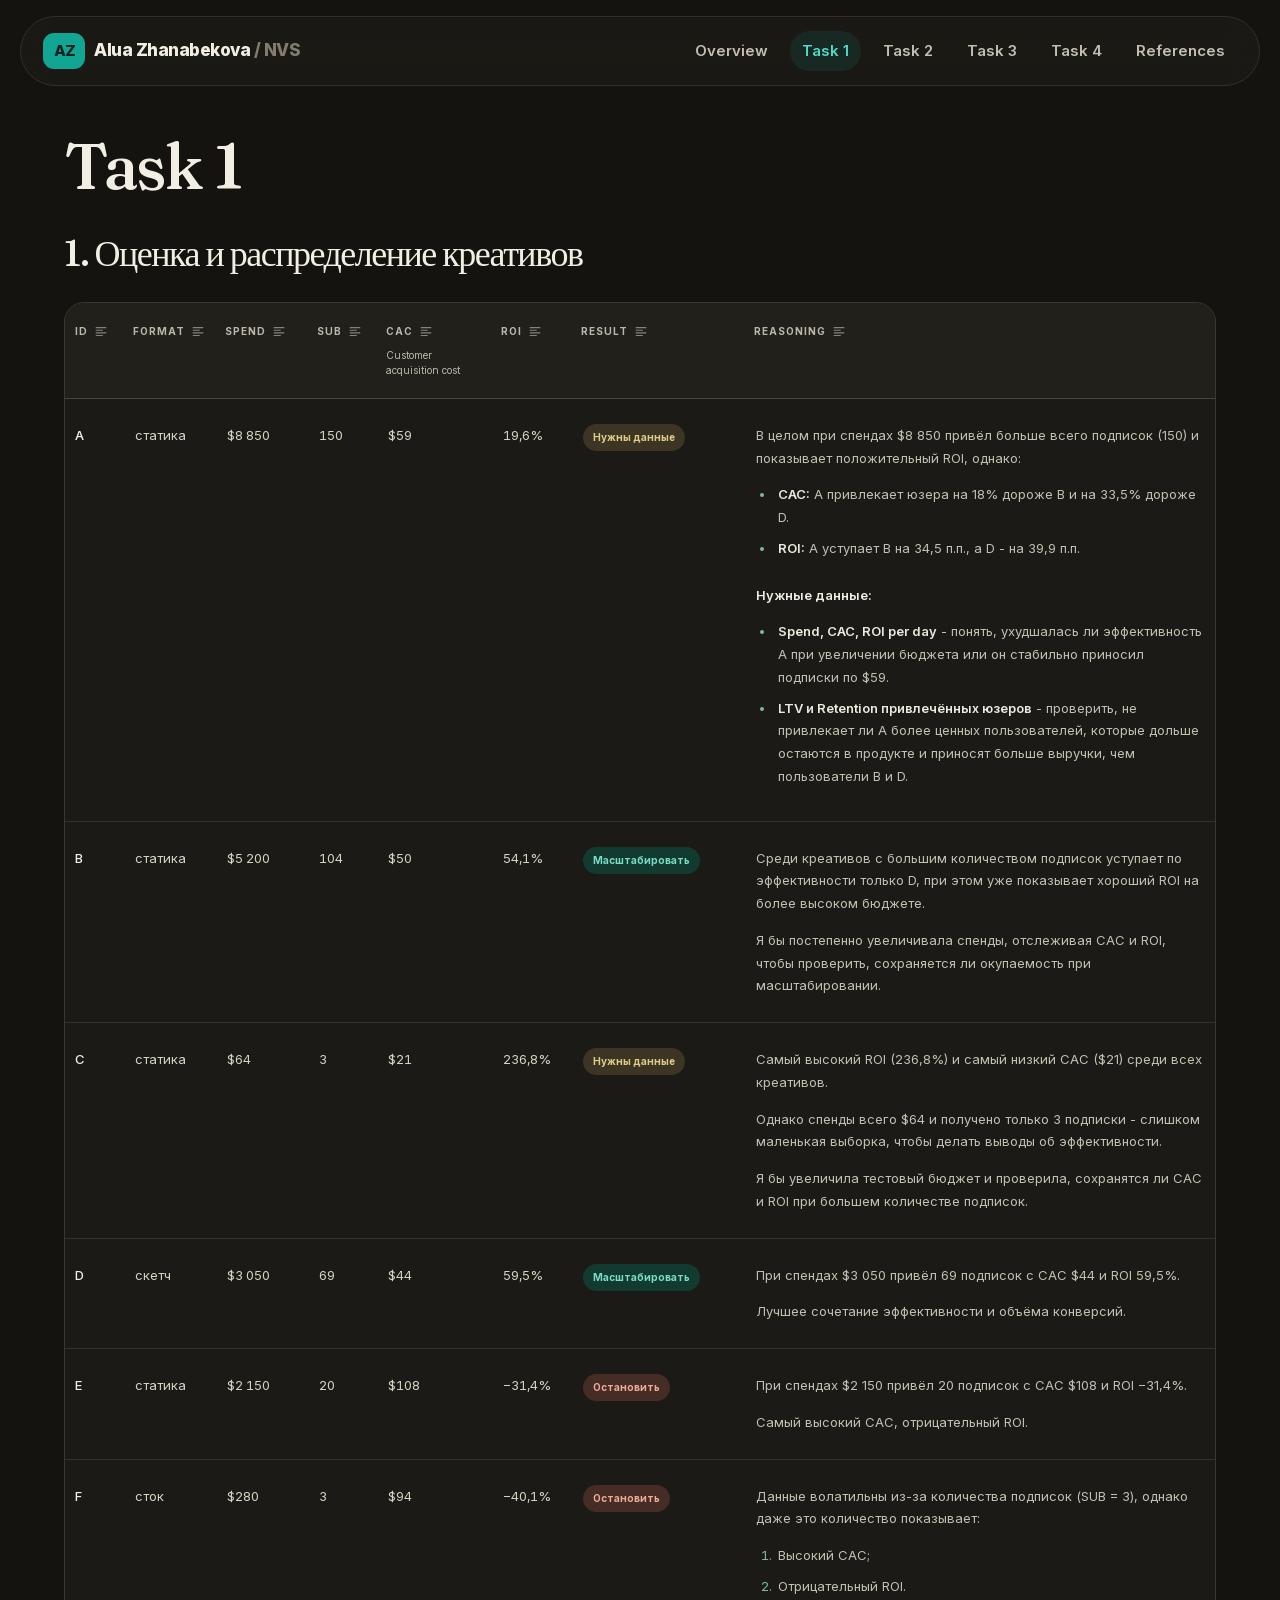
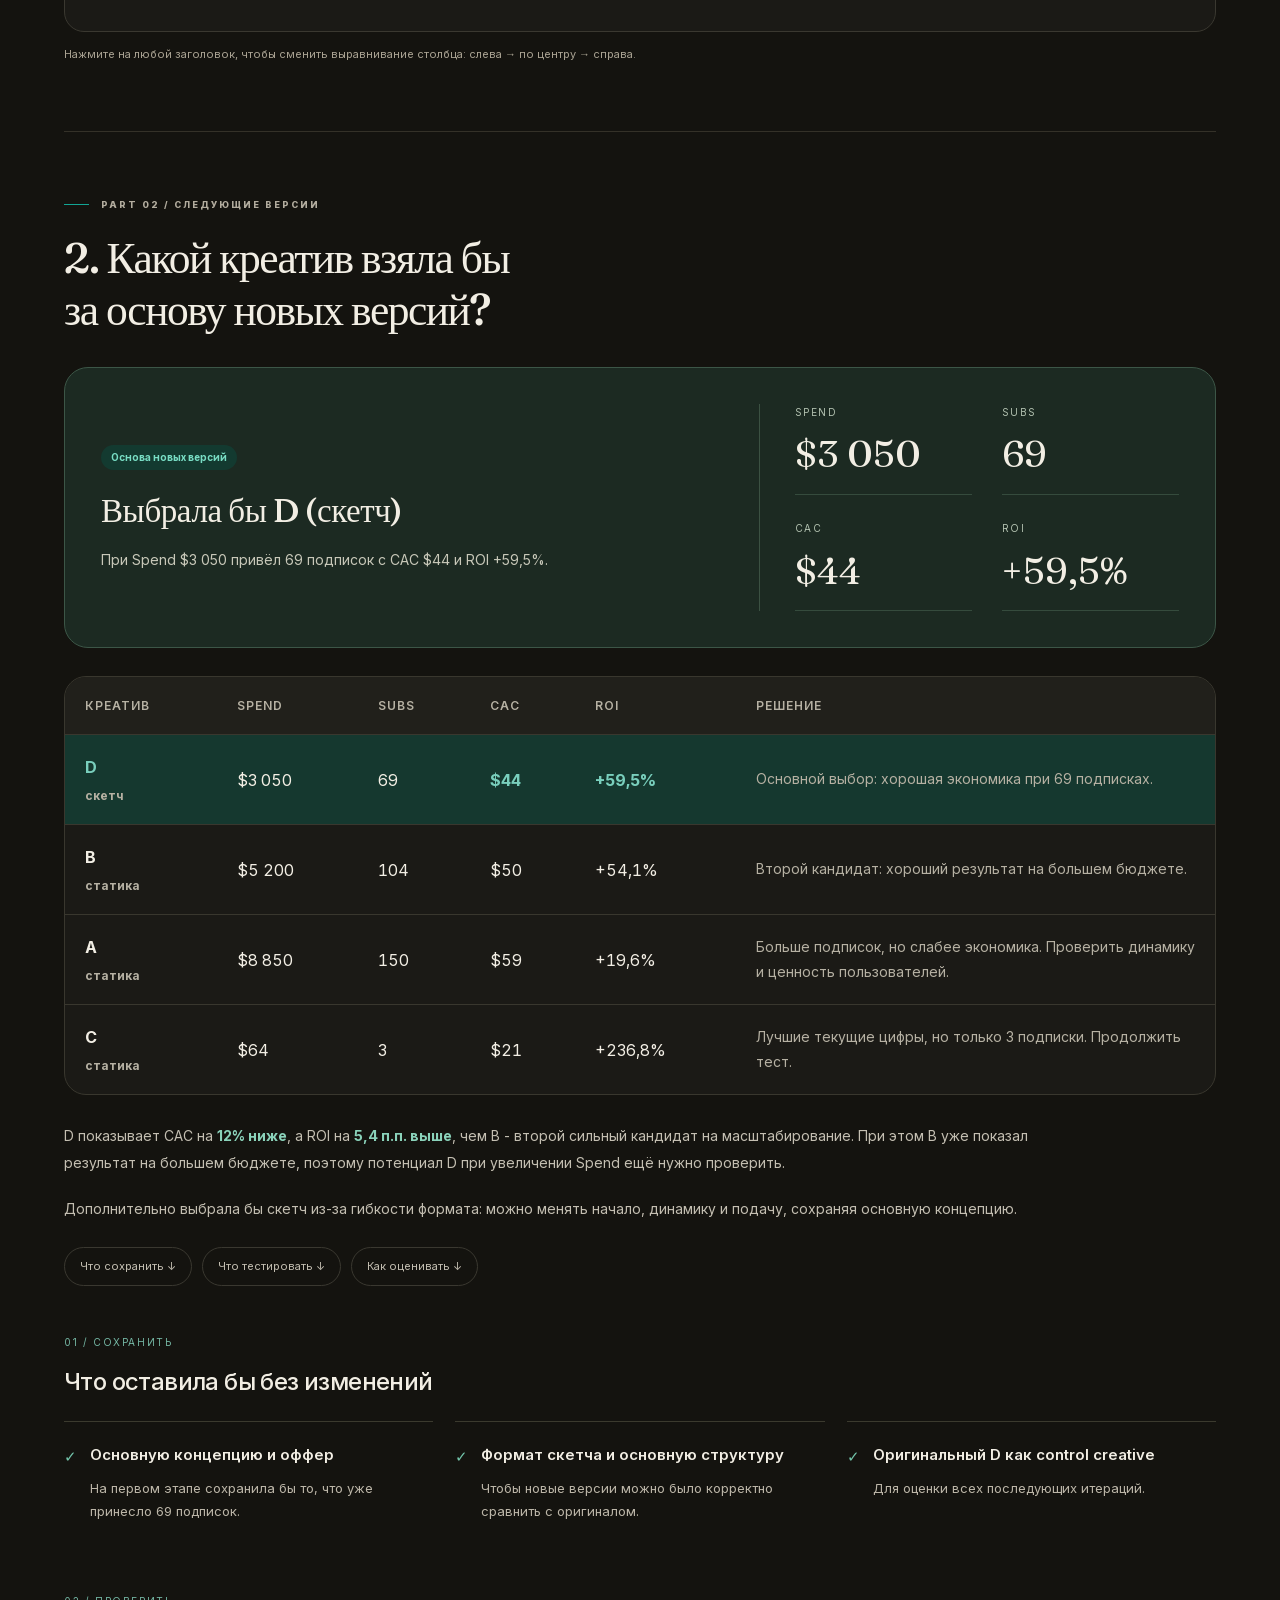
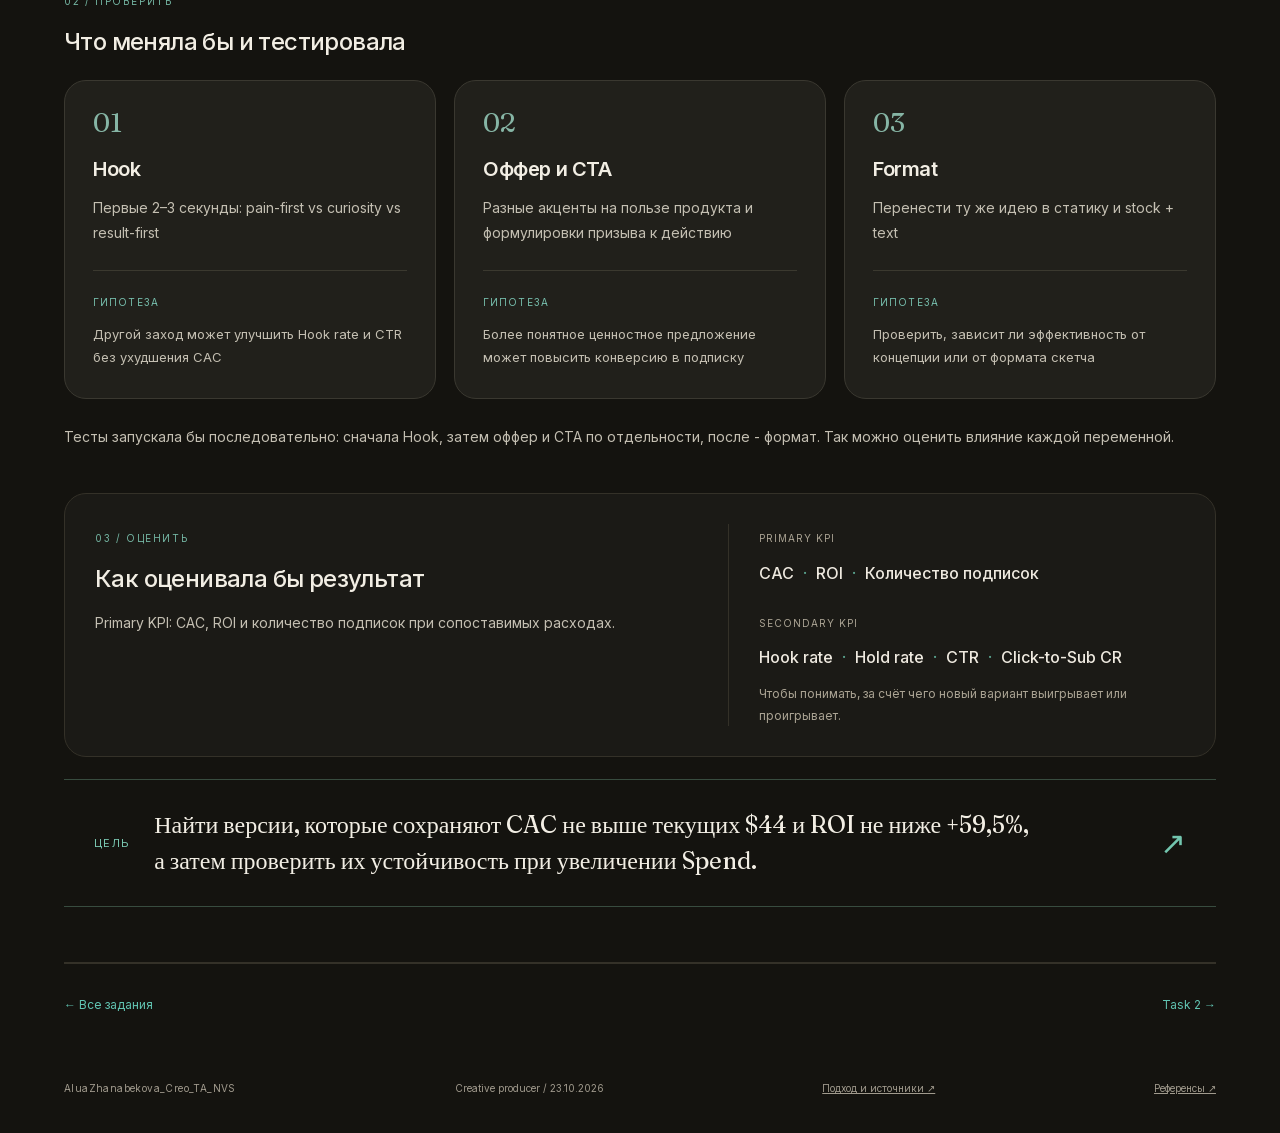
==== commit bb463ac8: "Add candidate comparison to Task 1" ====
--- a/task-1.html
+++ b/task-1.html
@@ -1,7 +1,7 @@
-<!doctype html><html lang="ru"><head><meta charset="utf-8"><meta name="viewport" content="width=device-width,initial-scale=1"><title>AluaZhanabekova_Creo_TA_NVS - Задание 01 · Решения</title><meta name="description" content="Тестовое задание креативного продюсера для Nomad Venture Studio. Аналитика, видео, стратегия и креативы."><link rel="icon" href="favicon.svg" type="image/svg+xml"><link rel="stylesheet" href="fonts.css"><link rel="stylesheet" href="style.css?v=20261025-task1-part2"><script src="app.js" defer></script></head><body><nav><a class="brand" href="index.html"><span class="monogram">AZ</span><span>Alua Zhanabekova <span style="color:#817c6f">/ NVS</span></span></a><div class="links"><a href="index.html" >Overview</a><a href="task-1.html" class="active" aria-current="page">Task 1</a><a href="task-2.html" >Task 2</a><a href="task-3.html" >Task 3</a><a href="task-4.html" >Task 4</a><a href="references.html">References</a></div><button class="navbtn" onclick="window.print()">PDF ↗</button></nav><main class="wrap"><header class="task-simple-header"><h1>Task 1</h1></header><section class="task1-answer"><h2>1. Оценка и распределение креативов</h2><div class="decision-table-scroll" tabindex="0" role="region" aria-label="Таблица анализа креативов A–F"><table class="decision-table" data-alignment="left"><caption class="sr-only">Метрики, решения и аргументация по шести креативам 7ART</caption><colgroup><col class="col-id"><col class="col-format"><col class="col-spend"><col class="col-sub"><col class="col-cac"><col class="col-roi"><col class="col-result"><col class="col-reason"></colgroup><thead><tr><th scope="col" data-align-column="id" data-align="left"><button type="button" class="column-align-button" aria-label="ID: выравнивание слева. Нажмите для выравнивания по центру." title="Нажмите: слева → по центру → справа"><span class="column-align-label">ID</span><svg class="column-align-icon" width="14" height="14" viewBox="0 0 16 16" aria-hidden="true"><path d="M2 3h12M2 6h8M2 9h12M2 12h8"/></svg></button></th><th scope="col" data-align-column="format" data-align="left"><button type="button" class="column-align-button" aria-label="Format: выравнивание слева. Нажмите для выравнивания по центру." title="Нажмите: слева → по центру → справа"><span class="column-align-label">Format</span><svg class="column-align-icon" width="14" height="14" viewBox="0 0 16 16" aria-hidden="true"><path d="M2 3h12M2 6h8M2 9h12M2 12h8"/></svg></button></th><th scope="col" data-align-column="spend" data-align="left"><button type="button" class="column-align-button" aria-label="Spend: выравнивание слева. Нажмите для выравнивания по центру." title="Нажмите: слева → по центру → справа"><span class="column-align-label">Spend</span><svg class="column-align-icon" width="14" height="14" viewBox="0 0 16 16" aria-hidden="true"><path d="M2 3h12M2 6h8M2 9h12M2 12h8"/></svg></button></th><th scope="col" data-align-column="sub" data-align="left"><button type="button" class="column-align-button" aria-label="SUB: выравнивание слева. Нажмите для выравнивания по центру." title="Нажмите: слева → по центру → справа"><span class="column-align-label">SUB</span><svg class="column-align-icon" width="14" height="14" viewBox="0 0 16 16" aria-hidden="true"><path d="M2 3h12M2 6h8M2 9h12M2 12h8"/></svg></button></th><th scope="col" data-align-column="cac" data-align="left"><button type="button" class="column-align-button" aria-label="CAC: выравнивание слева. Нажмите для выравнивания по центру." title="Нажмите: слева → по центру → справа"><span class="column-align-label">CAC</span><svg class="column-align-icon" width="14" height="14" viewBox="0 0 16 16" aria-hidden="true"><path d="M2 3h12M2 6h8M2 9h12M2 12h8"/></svg></button><span class="th-definition">Customer acquisition cost</span></th><th scope="col" data-align-column="roi" data-align="left"><button type="button" class="column-align-button" aria-label="ROI: выравнивание слева. Нажмите для выравнивания по центру." title="Нажмите: слева → по центру → справа"><span class="column-align-label">ROI</span><svg class="column-align-icon" width="14" height="14" viewBox="0 0 16 16" aria-hidden="true"><path d="M2 3h12M2 6h8M2 9h12M2 12h8"/></svg></button></th><th scope="col" data-align-column="result" data-align="left"><button type="button" class="column-align-button" aria-label="Result: выравнивание слева. Нажмите для выравнивания по центру." title="Нажмите: слева → по центру → справа"><span class="column-align-label">Result</span><svg class="column-align-icon" width="14" height="14" viewBox="0 0 16 16" aria-hidden="true"><path d="M2 3h12M2 6h8M2 9h12M2 12h8"/></svg></button></th><th scope="col" data-align-column="reasoning" data-align="left"><button type="button" class="column-align-button" aria-label="Reasoning: выравнивание слева. Нажмите для выравнивания по центру." title="Нажмите: слева → по центру → справа"><span class="column-align-label">Reasoning</span><svg class="column-align-icon" width="14" height="14" viewBox="0 0 16 16" aria-hidden="true"><path d="M2 3h12M2 6h8M2 9h12M2 12h8"/></svg></button></th></tr></thead><tbody><tr><th scope="row">A</th><td>статика</td><td class="numeric">$8 850</td><td class="numeric">150</td><td class="numeric">$59</td><td class="numeric">19,6%</td><td><span class="pill data">Нужны данные</span></td><td class="reasoning"><p>В целом при спендах $8 850 привёл больше всего подписок (150) и показывает положительный ROI, однако:</p><ul><li><strong>CAC:</strong> A привлекает юзера на 18% дороже B и на 33,5% дороже D.</li><li><strong>ROI:</strong> A уступает B на 34,5 п.п., а D - на 39,9 п.п.</li></ul><p class="needed-label">Нужные данные:</p><ul><li><strong>Spend, CAC, ROI per day</strong> - понять, ухудшалась ли эффективность A при увеличении бюджета или он стабильно приносил подписки по $59.</li><li><strong>LTV и Retention привлечённых юзеров</strong> - проверить, не привлекает ли A более ценных пользователей, которые дольше остаются в продукте и приносят больше выручки, чем пользователи B и D.</li></ul></td></tr><tr><th scope="row">B</th><td>статика</td><td class="numeric">$5 200</td><td class="numeric">104</td><td class="numeric">$50</td><td class="numeric">54,1%</td><td><span class="pill scale">Масштабировать</span></td><td class="reasoning"><p>Среди креативов с большим количеством подписок уступает по эффективности только D, при этом уже показывает хороший ROI на более высоком бюджете.</p><p>Я бы постепенно увеличивала спенды, отслеживая CAC и ROI, чтобы проверить, сохраняется ли окупаемость при масштабировании.</p></td></tr><tr><th scope="row">C</th><td>статика</td><td class="numeric">$64</td><td class="numeric">3</td><td class="numeric">$21</td><td class="numeric">236,8%</td><td><span class="pill data">Нужны данные</span></td><td class="reasoning"><p>Самый высокий ROI (236,8%) и самый низкий CAC ($21) среди всех креативов.</p><p>Однако спенды всего $64 и получено только 3 подписки - слишком маленькая выборка, чтобы делать выводы об эффективности.</p><p>Я бы увеличила тестовый бюджет и проверила, сохранятся ли CAC и ROI при большем количестве подписок.</p></td></tr><tr><th scope="row">D</th><td>скетч</td><td class="numeric">$3 050</td><td class="numeric">69</td><td class="numeric">$44</td><td class="numeric">59,5%</td><td><span class="pill scale">Масштабировать</span></td><td class="reasoning"><p>При спендах $3 050 привёл 69 подписок с CAC $44 и ROI 59,5%.</p><p>Лучшее сочетание эффективности и объёма конверсий.</p></td></tr><tr><th scope="row">E</th><td>статика</td><td class="numeric">$2 150</td><td class="numeric">20</td><td class="numeric">$108</td><td class="numeric">−31,4%</td><td><span class="pill stop">Остановить</span></td><td class="reasoning"><p>При спендах $2 150 привёл 20 подписок с CAC $108 и ROI −31,4%.</p><p>Самый высокий CAC, отрицательный ROI.</p></td></tr><tr><th scope="row">F</th><td>сток</td><td class="numeric">$280</td><td class="numeric">3</td><td class="numeric">$94</td><td class="numeric">−40,1%</td><td><span class="pill stop">Остановить</span></td><td class="reasoning"><p>Данные волатильны из-за количества подписок (SUB = 3), однако даже это количество показывает:</p><ol><li>Высокий CAC;</li><li>Отрицательный ROI.</li></ol></td></tr></tbody></table></div><p class="table-align-hint">Нажмите на любой заголовок, чтобы сменить выравнивание столбца: слева → по центру → справа.</p><span class="sr-only" id="column-align-status" role="status" aria-live="polite"></span></section><section class="creative-iteration" id="new-versions" aria-labelledby="iteration-title">
+<!doctype html><html lang="ru"><head><meta charset="utf-8"><meta name="viewport" content="width=device-width,initial-scale=1"><title>AluaZhanabekova_Creo_TA_NVS - Задание 01 · Решения</title><meta name="description" content="Тестовое задание креативного продюсера для Nomad Venture Studio. Аналитика, видео, стратегия и креативы."><link rel="icon" href="favicon.svg" type="image/svg+xml"><link rel="stylesheet" href="fonts.css"><link rel="stylesheet" href="style.css?v=20261025-task1-part2"><script src="app.js" defer></script><style>.choice-comparison-table{margin:28px 0;border:1px solid #39372e;border-radius:22px;overflow:hidden;background:#1b1a16}.choice-comparison-scroll{overflow-x:auto}.choice-comparison-table table{width:100%;min-width:850px;border-collapse:collapse;font-variant-numeric:tabular-nums}.choice-comparison-table th,.choice-comparison-table td{padding:18px 20px;text-align:left;border-bottom:1px solid #39372e}.choice-comparison-table th{font-size:12px;color:#b6b1a3;background:#21201b;font-weight:600;white-space:nowrap}.choice-comparison-table td{font-size:16px;color:#f2eee4;white-space:nowrap}.choice-comparison-table td:last-child{white-space:normal;min-width:240px;font-size:14px;color:#b6b1a3}.choice-comparison-table tbody tr:last-child td{border-bottom:0}.choice-comparison-table .chosen{background:#15382f}.choice-comparison-table .chosen td:first-child,.choice-comparison-table .chosen strong{color:#79cfbd}.choice-comparison-table td small{display:block;font-size:12px;color:#b6b1a3;margin-top:4px}</style></head><body><nav><a class="brand" href="index.html"><span class="monogram">AZ</span><span>Alua Zhanabekova <span style="color:#817c6f">/ NVS</span></span></a><div class="links"><a href="index.html" >Overview</a><a href="task-1.html" class="active" aria-current="page">Task 1</a><a href="task-2.html" >Task 2</a><a href="task-3.html" >Task 3</a><a href="task-4.html" >Task 4</a><a href="references.html">References</a></div><button class="navbtn" onclick="window.print()">PDF ↗</button></nav><main class="wrap"><header class="task-simple-header"><h1>Task 1</h1></header><section class="task1-answer"><h2>1. Оценка и распределение креативов</h2><div class="decision-table-scroll" tabindex="0" role="region" aria-label="Таблица анализа креативов A–F"><table class="decision-table" data-alignment="left"><caption class="sr-only">Метрики, решения и аргументация по шести креативам 7ART</caption><colgroup><col class="col-id"><col class="col-format"><col class="col-spend"><col class="col-sub"><col class="col-cac"><col class="col-roi"><col class="col-result"><col class="col-reason"></colgroup><thead><tr><th scope="col" data-align-column="id" data-align="left"><button type="button" class="column-align-button" aria-label="ID: выравнивание слева. Нажмите для выравнивания по центру." title="Нажмите: слева → по центру → справа"><span class="column-align-label">ID</span><svg class="column-align-icon" width="14" height="14" viewBox="0 0 16 16" aria-hidden="true"><path d="M2 3h12M2 6h8M2 9h12M2 12h8"/></svg></button></th><th scope="col" data-align-column="format" data-align="left"><button type="button" class="column-align-button" aria-label="Format: выравнивание слева. Нажмите для выравнивания по центру." title="Нажмите: слева → по центру → справа"><span class="column-align-label">Format</span><svg class="column-align-icon" width="14" height="14" viewBox="0 0 16 16" aria-hidden="true"><path d="M2 3h12M2 6h8M2 9h12M2 12h8"/></svg></button></th><th scope="col" data-align-column="spend" data-align="left"><button type="button" class="column-align-button" aria-label="Spend: выравнивание слева. Нажмите для выравнивания по центру." title="Нажмите: слева → по центру → справа"><span class="column-align-label">Spend</span><svg class="column-align-icon" width="14" height="14" viewBox="0 0 16 16" aria-hidden="true"><path d="M2 3h12M2 6h8M2 9h12M2 12h8"/></svg></button></th><th scope="col" data-align-column="sub" data-align="left"><button type="button" class="column-align-button" aria-label="SUB: выравнивание слева. Нажмите для выравнивания по центру." title="Нажмите: слева → по центру → справа"><span class="column-align-label">SUB</span><svg class="column-align-icon" width="14" height="14" viewBox="0 0 16 16" aria-hidden="true"><path d="M2 3h12M2 6h8M2 9h12M2 12h8"/></svg></button></th><th scope="col" data-align-column="cac" data-align="left"><button type="button" class="column-align-button" aria-label="CAC: выравнивание слева. Нажмите для выравнивания по центру." title="Нажмите: слева → по центру → справа"><span class="column-align-label">CAC</span><svg class="column-align-icon" width="14" height="14" viewBox="0 0 16 16" aria-hidden="true"><path d="M2 3h12M2 6h8M2 9h12M2 12h8"/></svg></button><span class="th-definition">Customer acquisition cost</span></th><th scope="col" data-align-column="roi" data-align="left"><button type="button" class="column-align-button" aria-label="ROI: выравнивание слева. Нажмите для выравнивания по центру." title="Нажмите: слева → по центру → справа"><span class="column-align-label">ROI</span><svg class="column-align-icon" width="14" height="14" viewBox="0 0 16 16" aria-hidden="true"><path d="M2 3h12M2 6h8M2 9h12M2 12h8"/></svg></button></th><th scope="col" data-align-column="result" data-align="left"><button type="button" class="column-align-button" aria-label="Result: выравнивание слева. Нажмите для выравнивания по центру." title="Нажмите: слева → по центру → справа"><span class="column-align-label">Result</span><svg class="column-align-icon" width="14" height="14" viewBox="0 0 16 16" aria-hidden="true"><path d="M2 3h12M2 6h8M2 9h12M2 12h8"/></svg></button></th><th scope="col" data-align-column="reasoning" data-align="left"><button type="button" class="column-align-button" aria-label="Reasoning: выравнивание слева. Нажмите для выравнивания по центру." title="Нажмите: слева → по центру → справа"><span class="column-align-label">Reasoning</span><svg class="column-align-icon" width="14" height="14" viewBox="0 0 16 16" aria-hidden="true"><path d="M2 3h12M2 6h8M2 9h12M2 12h8"/></svg></button></th></tr></thead><tbody><tr><th scope="row">A</th><td>статика</td><td class="numeric">$8 850</td><td class="numeric">150</td><td class="numeric">$59</td><td class="numeric">19,6%</td><td><span class="pill data">Нужны данные</span></td><td class="reasoning"><p>В целом при спендах $8 850 привёл больше всего подписок (150) и показывает положительный ROI, однако:</p><ul><li><strong>CAC:</strong> A привлекает юзера на 18% дороже B и на 33,5% дороже D.</li><li><strong>ROI:</strong> A уступает B на 34,5 п.п., а D - на 39,9 п.п.</li></ul><p class="needed-label">Нужные данные:</p><ul><li><strong>Spend, CAC, ROI per day</strong> - понять, ухудшалась ли эффективность A при увеличении бюджета или он стабильно приносил подписки по $59.</li><li><strong>LTV и Retention привлечённых юзеров</strong> - проверить, не привлекает ли A более ценных пользователей, которые дольше остаются в продукте и приносят больше выручки, чем пользователи B и D.</li></ul></td></tr><tr><th scope="row">B</th><td>статика</td><td class="numeric">$5 200</td><td class="numeric">104</td><td class="numeric">$50</td><td class="numeric">54,1%</td><td><span class="pill scale">Масштабировать</span></td><td class="reasoning"><p>Среди креативов с большим количеством подписок уступает по эффективности только D, при этом уже показывает хороший ROI на более высоком бюджете.</p><p>Я бы постепенно увеличивала спенды, отслеживая CAC и ROI, чтобы проверить, сохраняется ли окупаемость при масштабировании.</p></td></tr><tr><th scope="row">C</th><td>статика</td><td class="numeric">$64</td><td class="numeric">3</td><td class="numeric">$21</td><td class="numeric">236,8%</td><td><span class="pill data">Нужны данные</span></td><td class="reasoning"><p>Самый высокий ROI (236,8%) и самый низкий CAC ($21) среди всех креативов.</p><p>Однако спенды всего $64 и получено только 3 подписки - слишком маленькая выборка, чтобы делать выводы об эффективности.</p><p>Я бы увеличила тестовый бюджет и проверила, сохранятся ли CAC и ROI при большем количестве подписок.</p></td></tr><tr><th scope="row">D</th><td>скетч</td><td class="numeric">$3 050</td><td class="numeric">69</td><td class="numeric">$44</td><td class="numeric">59,5%</td><td><span class="pill scale">Масштабировать</span></td><td class="reasoning"><p>При спендах $3 050 привёл 69 подписок с CAC $44 и ROI 59,5%.</p><p>Лучшее сочетание эффективности и объёма конверсий.</p></td></tr><tr><th scope="row">E</th><td>статика</td><td class="numeric">$2 150</td><td class="numeric">20</td><td class="numeric">$108</td><td class="numeric">−31,4%</td><td><span class="pill stop">Остановить</span></td><td class="reasoning"><p>При спендах $2 150 привёл 20 подписок с CAC $108 и ROI −31,4%.</p><p>Самый высокий CAC, отрицательный ROI.</p></td></tr><tr><th scope="row">F</th><td>сток</td><td class="numeric">$280</td><td class="numeric">3</td><td class="numeric">$94</td><td class="numeric">−40,1%</td><td><span class="pill stop">Остановить</span></td><td class="reasoning"><p>Данные волатильны из-за количества подписок (SUB = 3), однако даже это количество показывает:</p><ol><li>Высокий CAC;</li><li>Отрицательный ROI.</li></ol></td></tr></tbody></table></div><p class="table-align-hint">Нажмите на любой заголовок, чтобы сменить выравнивание столбца: слева → по центру → справа.</p><span class="sr-only" id="column-align-status" role="status" aria-live="polite"></span></section><section class="creative-iteration" id="new-versions" aria-labelledby="iteration-title">
 <div class="iteration-heading"><span class="eyebrow">PART 02 / Следующие версии</span><h2 id="iteration-title">2. Какой креатив взяла бы<br>за основу новых версий?</h2></div>
 <article class="creative-choice" aria-labelledby="choice-title"><div class="creative-choice-copy"><span class="pill scale">Основа новых версий</span><h3 id="choice-title">Выбрала бы D (скетч)</h3><p>При Spend $3 050 привёл 69 подписок с CAC $44 и ROI +59,5%.</p></div><dl class="choice-metrics"><div><dt>Spend</dt><dd>$3 050</dd></div><div><dt>Subs</dt><dd>69</dd></div><div><dt>CAC</dt><dd>$44</dd></div><div><dt>ROI</dt><dd>+59,5%</dd></div></dl></article>
-<div class="iteration-comparison iteration-comparison-text-only"><div class="iteration-comparison-copy"><p>D показывает CAC на <strong>12% ниже</strong>, а ROI на <strong>5,4 п.п. выше</strong>, чем B - второй сильный кандидат на масштабирование. При этом B уже показал результат на большем бюджете, поэтому потенциал D при увеличении Spend ещё нужно проверить.</p><p>Дополнительно выбрала бы скетч из-за гибкости формата: можно менять начало, динамику и подачу, сохраняя основную концепцию.</p></div></div>
+<div class="choice-comparison-table"><div class="choice-comparison-scroll" role="region" aria-label="Сравнение D, B, A и C" tabindex="0"><table><thead><tr><th scope="col">Креатив</th><th scope="col">Spend</th><th scope="col">Subs</th><th scope="col">CAC</th><th scope="col">ROI</th><th scope="col">Решение</th></tr></thead><tbody><tr class="chosen"><td><strong>D</strong><small>скетч</small></td><td>$3 050</td><td>69</td><td><strong>$44</strong></td><td><strong>+59,5%</strong></td><td>Основной выбор: хорошая экономика при 69 подписках.</td></tr><tr><td><strong>B</strong><small>статика</small></td><td>$5 200</td><td>104</td><td>$50</td><td>+54,1%</td><td>Второй кандидат: хороший результат на большем бюджете.</td></tr><tr><td><strong>A</strong><small>статика</small></td><td>$8 850</td><td>150</td><td>$59</td><td>+19,6%</td><td>Больше подписок, но слабее экономика. Проверить динамику и ценность пользователей.</td></tr><tr><td><strong>C</strong><small>статика</small></td><td>$64</td><td>3</td><td>$21</td><td>+236,8%</td><td>Лучшие текущие цифры, но только 3 подписки. Продолжить тест.</td></tr></tbody></table></div></div><div class="iteration-comparison iteration-comparison-text-only"><div class="iteration-comparison-copy"><p>D показывает CAC на <strong>12% ниже</strong>, а ROI на <strong>5,4 п.п. выше</strong>, чем B - второй сильный кандидат на масштабирование. При этом B уже показал результат на большем бюджете, поэтому потенциал D при увеличении Spend ещё нужно проверить.</p><p>Дополнительно выбрала бы скетч из-за гибкости формата: можно менять начало, динамику и подачу, сохраняя основную концепцию.</p></div></div>
 <nav class="iteration-jumps" aria-label="Разделы плана итераций"><a href="#keep-elements">Что сохранить ↓</a><a href="#test-elements">Что тестировать ↓</a><a href="#evaluate-versions">Как оценивать ↓</a></nav>
 <div class="iteration-block" id="keep-elements"><div class="iteration-subheading"><span class="iteration-index">01 / СОХРАНИТЬ</span><h3>Что оставила бы без изменений</h3></div><ul class="keep-elements"><li><span class="keep-mark" aria-hidden="true">✓</span><div><h4>Основную концепцию и оффер</h4><p>На первом этапе сохранила бы то, что уже принесло 69 подписок.</p></div></li><li><span class="keep-mark" aria-hidden="true">✓</span><div><h4>Формат скетча и основную структуру</h4><p>Чтобы новые версии можно было корректно сравнить с оригиналом.</p></div></li><li><span class="keep-mark" aria-hidden="true">✓</span><div><h4>Оригинальный D как control creative</h4><p>Для оценки всех последующих итераций.</p></div></li></ul></div>
 <div class="iteration-block" id="test-elements"><div class="iteration-subheading"><span class="iteration-index">02 / ПРОВЕРИТЬ</span><h3>Что меняла бы и тестировала</h3></div><ol class="iteration-tests iteration-tests-three">
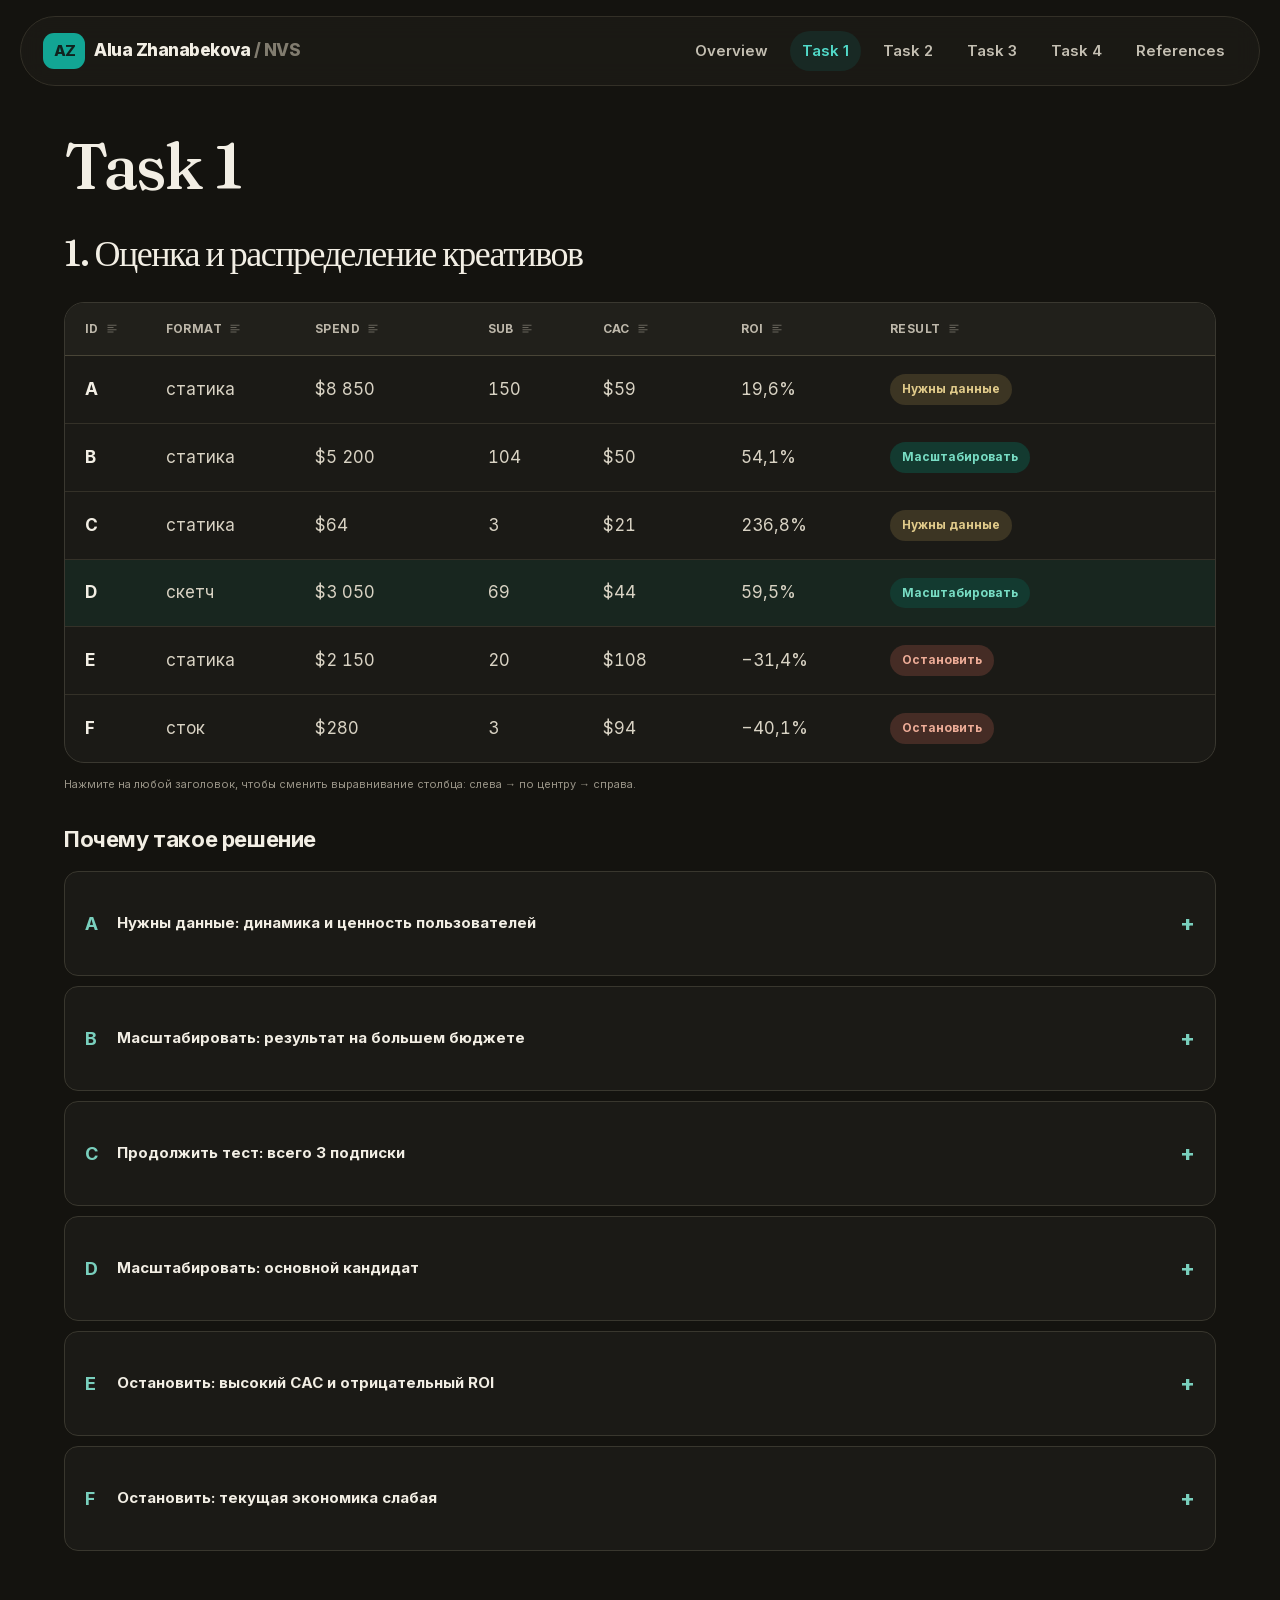
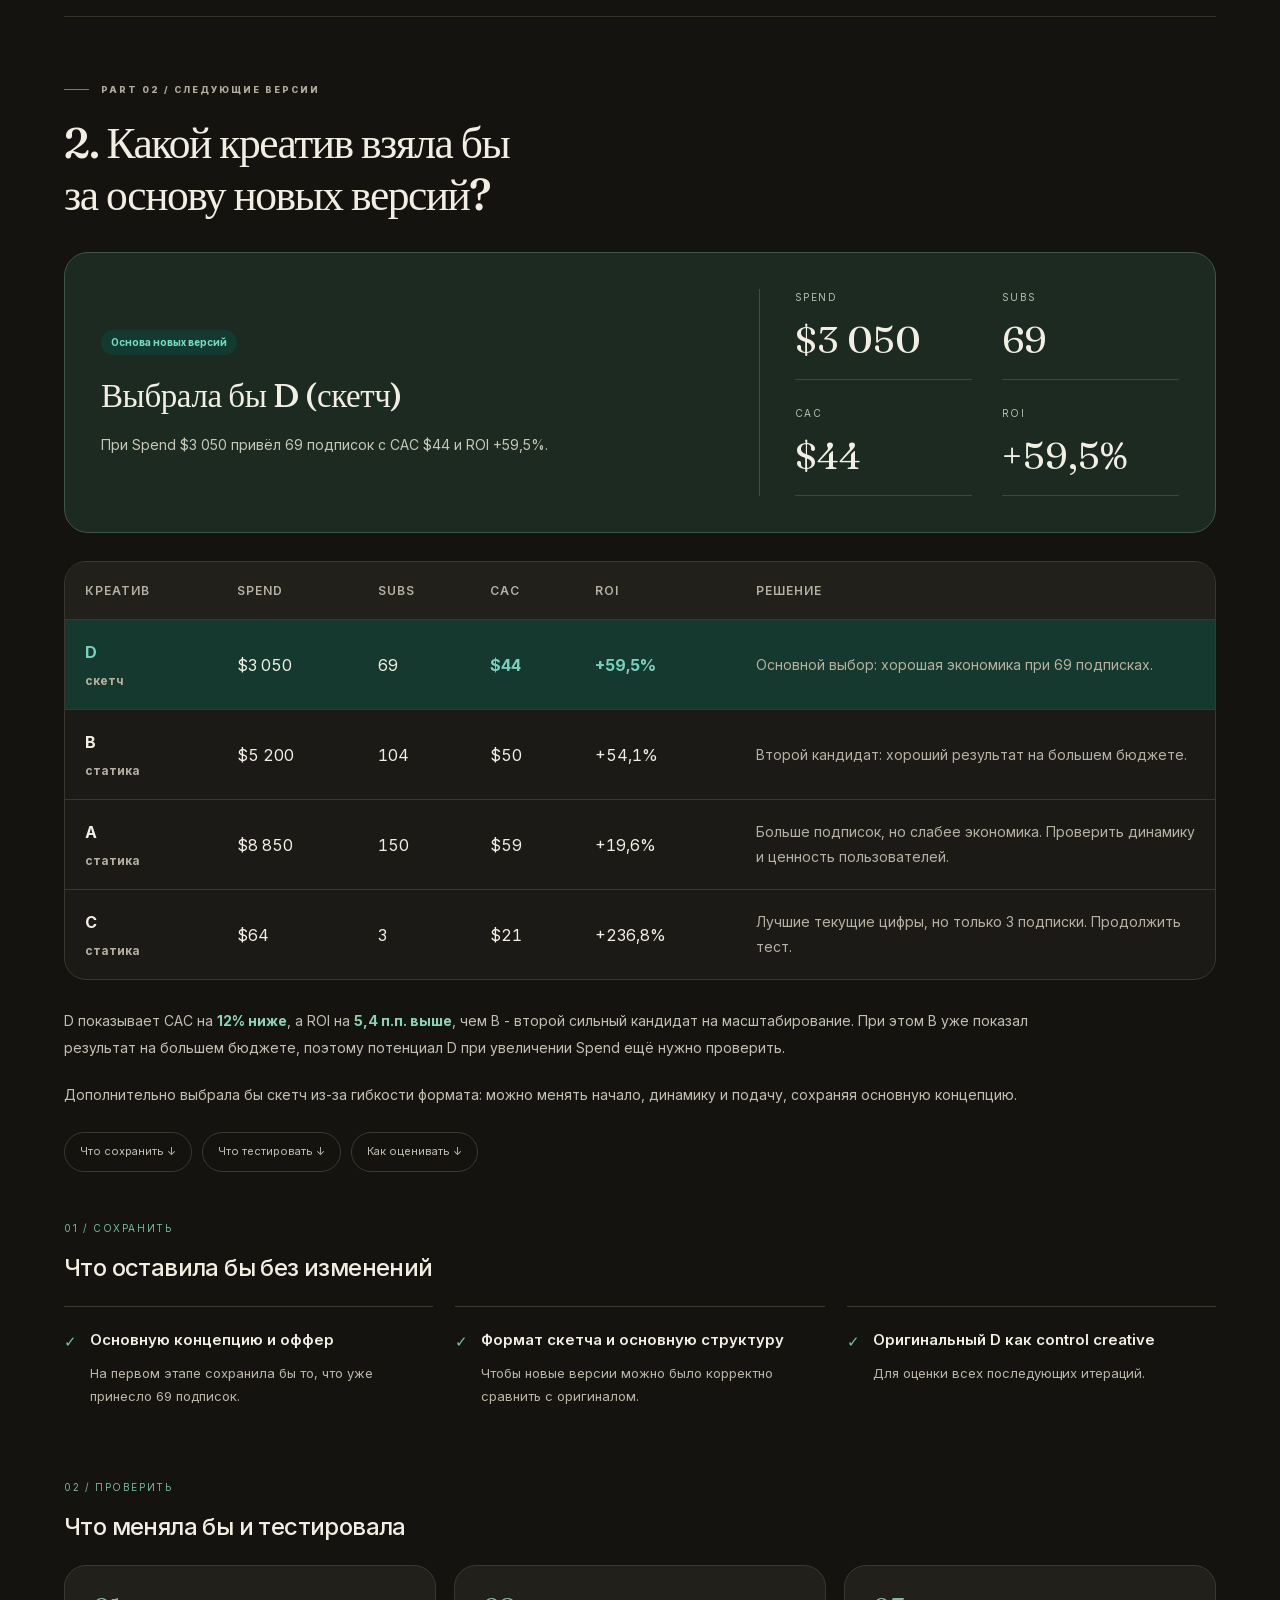
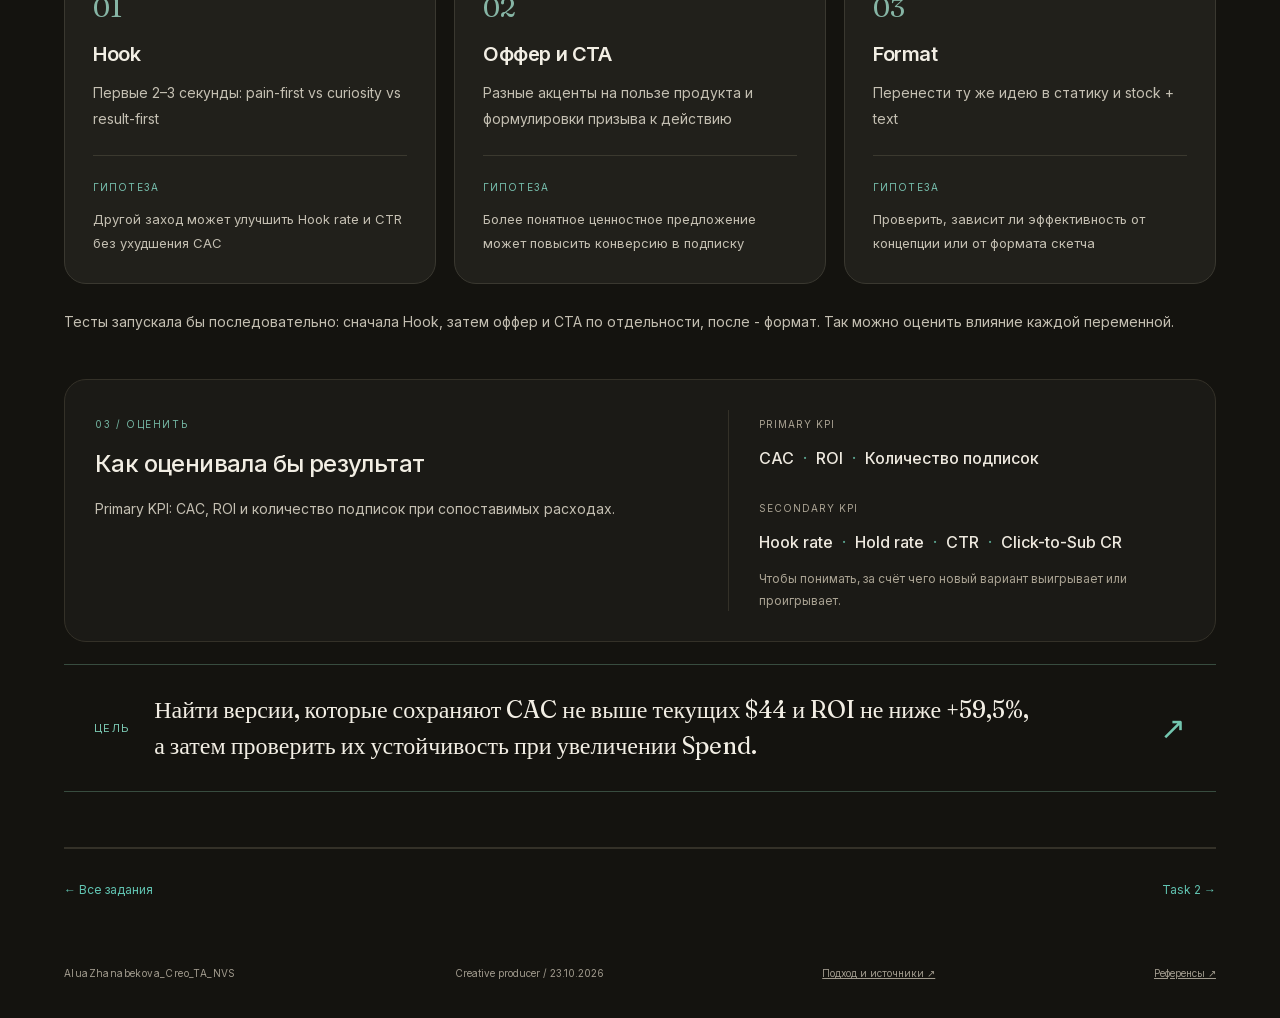
==== commit ba1b0316: "Make Task 1 table compact and readable" ====
--- a/task-1.html
+++ b/task-1.html
@@ -1,4 +1,21 @@
-<!doctype html><html lang="ru"><head><meta charset="utf-8"><meta name="viewport" content="width=device-width,initial-scale=1"><title>AluaZhanabekova_Creo_TA_NVS - Задание 01 · Решения</title><meta name="description" content="Тестовое задание креативного продюсера для Nomad Venture Studio. Аналитика, видео, стратегия и креативы."><link rel="icon" href="favicon.svg" type="image/svg+xml"><link rel="stylesheet" href="fonts.css"><link rel="stylesheet" href="style.css?v=20261025-task1-part2"><script src="app.js" defer></script><style>.choice-comparison-table{margin:28px 0;border:1px solid #39372e;border-radius:22px;overflow:hidden;background:#1b1a16}.choice-comparison-scroll{overflow-x:auto}.choice-comparison-table table{width:100%;min-width:850px;border-collapse:collapse;font-variant-numeric:tabular-nums}.choice-comparison-table th,.choice-comparison-table td{padding:18px 20px;text-align:left;border-bottom:1px solid #39372e}.choice-comparison-table th{font-size:12px;color:#b6b1a3;background:#21201b;font-weight:600;white-space:nowrap}.choice-comparison-table td{font-size:16px;color:#f2eee4;white-space:nowrap}.choice-comparison-table td:last-child{white-space:normal;min-width:240px;font-size:14px;color:#b6b1a3}.choice-comparison-table tbody tr:last-child td{border-bottom:0}.choice-comparison-table .chosen{background:#15382f}.choice-comparison-table .chosen td:first-child,.choice-comparison-table .chosen strong{color:#79cfbd}.choice-comparison-table td small{display:block;font-size:12px;color:#b6b1a3;margin-top:4px}</style></head><body><nav><a class="brand" href="index.html"><span class="monogram">AZ</span><span>Alua Zhanabekova <span style="color:#817c6f">/ NVS</span></span></a><div class="links"><a href="index.html" >Overview</a><a href="task-1.html" class="active" aria-current="page">Task 1</a><a href="task-2.html" >Task 2</a><a href="task-3.html" >Task 3</a><a href="task-4.html" >Task 4</a><a href="references.html">References</a></div><button class="navbtn" onclick="window.print()">PDF ↗</button></nav><main class="wrap"><header class="task-simple-header"><h1>Task 1</h1></header><section class="task1-answer"><h2>1. Оценка и распределение креативов</h2><div class="decision-table-scroll" tabindex="0" role="region" aria-label="Таблица анализа креативов A–F"><table class="decision-table" data-alignment="left"><caption class="sr-only">Метрики, решения и аргументация по шести креативам 7ART</caption><colgroup><col class="col-id"><col class="col-format"><col class="col-spend"><col class="col-sub"><col class="col-cac"><col class="col-roi"><col class="col-result"><col class="col-reason"></colgroup><thead><tr><th scope="col" data-align-column="id" data-align="left"><button type="button" class="column-align-button" aria-label="ID: выравнивание слева. Нажмите для выравнивания по центру." title="Нажмите: слева → по центру → справа"><span class="column-align-label">ID</span><svg class="column-align-icon" width="14" height="14" viewBox="0 0 16 16" aria-hidden="true"><path d="M2 3h12M2 6h8M2 9h12M2 12h8"/></svg></button></th><th scope="col" data-align-column="format" data-align="left"><button type="button" class="column-align-button" aria-label="Format: выравнивание слева. Нажмите для выравнивания по центру." title="Нажмите: слева → по центру → справа"><span class="column-align-label">Format</span><svg class="column-align-icon" width="14" height="14" viewBox="0 0 16 16" aria-hidden="true"><path d="M2 3h12M2 6h8M2 9h12M2 12h8"/></svg></button></th><th scope="col" data-align-column="spend" data-align="left"><button type="button" class="column-align-button" aria-label="Spend: выравнивание слева. Нажмите для выравнивания по центру." title="Нажмите: слева → по центру → справа"><span class="column-align-label">Spend</span><svg class="column-align-icon" width="14" height="14" viewBox="0 0 16 16" aria-hidden="true"><path d="M2 3h12M2 6h8M2 9h12M2 12h8"/></svg></button></th><th scope="col" data-align-column="sub" data-align="left"><button type="button" class="column-align-button" aria-label="SUB: выравнивание слева. Нажмите для выравнивания по центру." title="Нажмите: слева → по центру → справа"><span class="column-align-label">SUB</span><svg class="column-align-icon" width="14" height="14" viewBox="0 0 16 16" aria-hidden="true"><path d="M2 3h12M2 6h8M2 9h12M2 12h8"/></svg></button></th><th scope="col" data-align-column="cac" data-align="left"><button type="button" class="column-align-button" aria-label="CAC: выравнивание слева. Нажмите для выравнивания по центру." title="Нажмите: слева → по центру → справа"><span class="column-align-label">CAC</span><svg class="column-align-icon" width="14" height="14" viewBox="0 0 16 16" aria-hidden="true"><path d="M2 3h12M2 6h8M2 9h12M2 12h8"/></svg></button><span class="th-definition">Customer acquisition cost</span></th><th scope="col" data-align-column="roi" data-align="left"><button type="button" class="column-align-button" aria-label="ROI: выравнивание слева. Нажмите для выравнивания по центру." title="Нажмите: слева → по центру → справа"><span class="column-align-label">ROI</span><svg class="column-align-icon" width="14" height="14" viewBox="0 0 16 16" aria-hidden="true"><path d="M2 3h12M2 6h8M2 9h12M2 12h8"/></svg></button></th><th scope="col" data-align-column="result" data-align="left"><button type="button" class="column-align-button" aria-label="Result: выравнивание слева. Нажмите для выравнивания по центру." title="Нажмите: слева → по центру → справа"><span class="column-align-label">Result</span><svg class="column-align-icon" width="14" height="14" viewBox="0 0 16 16" aria-hidden="true"><path d="M2 3h12M2 6h8M2 9h12M2 12h8"/></svg></button></th><th scope="col" data-align-column="reasoning" data-align="left"><button type="button" class="column-align-button" aria-label="Reasoning: выравнивание слева. Нажмите для выравнивания по центру." title="Нажмите: слева → по центру → справа"><span class="column-align-label">Reasoning</span><svg class="column-align-icon" width="14" height="14" viewBox="0 0 16 16" aria-hidden="true"><path d="M2 3h12M2 6h8M2 9h12M2 12h8"/></svg></button></th></tr></thead><tbody><tr><th scope="row">A</th><td>статика</td><td class="numeric">$8 850</td><td class="numeric">150</td><td class="numeric">$59</td><td class="numeric">19,6%</td><td><span class="pill data">Нужны данные</span></td><td class="reasoning"><p>В целом при спендах $8 850 привёл больше всего подписок (150) и показывает положительный ROI, однако:</p><ul><li><strong>CAC:</strong> A привлекает юзера на 18% дороже B и на 33,5% дороже D.</li><li><strong>ROI:</strong> A уступает B на 34,5 п.п., а D - на 39,9 п.п.</li></ul><p class="needed-label">Нужные данные:</p><ul><li><strong>Spend, CAC, ROI per day</strong> - понять, ухудшалась ли эффективность A при увеличении бюджета или он стабильно приносил подписки по $59.</li><li><strong>LTV и Retention привлечённых юзеров</strong> - проверить, не привлекает ли A более ценных пользователей, которые дольше остаются в продукте и приносят больше выручки, чем пользователи B и D.</li></ul></td></tr><tr><th scope="row">B</th><td>статика</td><td class="numeric">$5 200</td><td class="numeric">104</td><td class="numeric">$50</td><td class="numeric">54,1%</td><td><span class="pill scale">Масштабировать</span></td><td class="reasoning"><p>Среди креативов с большим количеством подписок уступает по эффективности только D, при этом уже показывает хороший ROI на более высоком бюджете.</p><p>Я бы постепенно увеличивала спенды, отслеживая CAC и ROI, чтобы проверить, сохраняется ли окупаемость при масштабировании.</p></td></tr><tr><th scope="row">C</th><td>статика</td><td class="numeric">$64</td><td class="numeric">3</td><td class="numeric">$21</td><td class="numeric">236,8%</td><td><span class="pill data">Нужны данные</span></td><td class="reasoning"><p>Самый высокий ROI (236,8%) и самый низкий CAC ($21) среди всех креативов.</p><p>Однако спенды всего $64 и получено только 3 подписки - слишком маленькая выборка, чтобы делать выводы об эффективности.</p><p>Я бы увеличила тестовый бюджет и проверила, сохранятся ли CAC и ROI при большем количестве подписок.</p></td></tr><tr><th scope="row">D</th><td>скетч</td><td class="numeric">$3 050</td><td class="numeric">69</td><td class="numeric">$44</td><td class="numeric">59,5%</td><td><span class="pill scale">Масштабировать</span></td><td class="reasoning"><p>При спендах $3 050 привёл 69 подписок с CAC $44 и ROI 59,5%.</p><p>Лучшее сочетание эффективности и объёма конверсий.</p></td></tr><tr><th scope="row">E</th><td>статика</td><td class="numeric">$2 150</td><td class="numeric">20</td><td class="numeric">$108</td><td class="numeric">−31,4%</td><td><span class="pill stop">Остановить</span></td><td class="reasoning"><p>При спендах $2 150 привёл 20 подписок с CAC $108 и ROI −31,4%.</p><p>Самый высокий CAC, отрицательный ROI.</p></td></tr><tr><th scope="row">F</th><td>сток</td><td class="numeric">$280</td><td class="numeric">3</td><td class="numeric">$94</td><td class="numeric">−40,1%</td><td><span class="pill stop">Остановить</span></td><td class="reasoning"><p>Данные волатильны из-за количества подписок (SUB = 3), однако даже это количество показывает:</p><ol><li>Высокий CAC;</li><li>Отрицательный ROI.</li></ol></td></tr></tbody></table></div><p class="table-align-hint">Нажмите на любой заголовок, чтобы сменить выравнивание столбца: слева → по центру → справа.</p><span class="sr-only" id="column-align-status" role="status" aria-live="polite"></span></section><section class="creative-iteration" id="new-versions" aria-labelledby="iteration-title">
+<!doctype html><html lang="ru"><head><meta charset="utf-8"><meta name="viewport" content="width=device-width,initial-scale=1"><title>AluaZhanabekova_Creo_TA_NVS - Задание 01 · Решения</title><meta name="description" content="Тестовое задание креативного продюсера для Nomad Venture Studio. Аналитика, видео, стратегия и креативы."><link rel="icon" href="favicon.svg" type="image/svg+xml"><link rel="stylesheet" href="fonts.css"><link rel="stylesheet" href="style.css?v=20261025-task1-part2"><script src="app.js" defer></script><style>.choice-comparison-table{margin:28px 0;border:1px solid #39372e;border-radius:22px;overflow:hidden;background:#1b1a16}.choice-comparison-scroll{overflow-x:auto}.choice-comparison-table table{width:100%;min-width:850px;border-collapse:collapse;font-variant-numeric:tabular-nums}.choice-comparison-table th,.choice-comparison-table td{padding:18px 20px;text-align:left;border-bottom:1px solid #39372e}.choice-comparison-table th{font-size:12px;color:#b6b1a3;background:#21201b;font-weight:600;white-space:nowrap}.choice-comparison-table td{font-size:16px;color:#f2eee4;white-space:nowrap}.choice-comparison-table td:last-child{white-space:normal;min-width:240px;font-size:14px;color:#b6b1a3}.choice-comparison-table tbody tr:last-child td{border-bottom:0}.choice-comparison-table .chosen{background:#15382f}.choice-comparison-table .chosen td:first-child,.choice-comparison-table .chosen strong{color:#79cfbd}.choice-comparison-table td small{display:block;font-size:12px;color:#b6b1a3;margin-top:4px}</style><style>
+.task1-answer .decision-table{min-width:680px;table-layout:fixed;width:100%;font-size:16px}
+.task1-answer .decision-table .col-id{width:7%}.task1-answer .decision-table .col-format{width:13%}.task1-answer .decision-table .col-spend{width:15%}.task1-answer .decision-table .col-sub{width:10%}.task1-answer .decision-table .col-cac{width:12%}.task1-answer .decision-table .col-roi{width:13%}.task1-answer .decision-table .col-result{width:30%}
+.task1-answer .decision-table thead th{padding:17px 20px;vertical-align:middle;font-size:12px;letter-spacing:.04em;line-height:1.4}
+.task1-answer .decision-table tbody td,.task1-answer .decision-table tbody th[scope="row"]{padding:18px 20px;vertical-align:middle;font-size:17px;line-height:1.5;height:auto;font-variant-numeric:tabular-nums}
+.task1-answer .decision-table tbody th[scope="row"]{font-weight:700;color:#f2eee4}
+.task1-answer .decision-table tbody tr{height:auto}.task1-answer .decision-table tbody tr:nth-child(4){background:#14392f66}
+.task1-answer .decision-table .pill{font-size:12px;padding:7px 12px;line-height:1.4}
+.task1-answer .column-align-button{gap:7px}.task1-answer .column-align-icon{opacity:.45;width:12px;height:12px}
+.task1-answer .table-align-hint{font-size:11px;margin:12px 0 30px;color:#999487}
+.task1-reasons{margin:26px 0 0}.task1-reasons h3{font-size:22px;margin:0 0 16px}
+.task1-reasons details{border:1px solid #39372e;border-radius:14px;background:#1b1a16;margin:10px 0;overflow:hidden}
+.task1-reasons summary{padding:17px 20px;cursor:pointer;display:flex;align-items:center;gap:14px;list-style:none;color:#f2eee4;font-size:15px;line-height:1.5}
+.task1-reasons summary::-webkit-details-marker{display:none}.task1-reasons summary:after{content:'+';margin-left:auto;color:#79cfbd;font-size:22px}.task1-reasons details[open] summary:after{content:'−'}
+.task1-reasons .reason-id{font-size:18px;font-weight:700;min-width:18px;color:#79cfbd}.task1-reasons .reason-detail{padding:0 24px 20px 52px;font-size:15px;line-height:1.75;color:#c4bfb2;max-width:1000px}.task1-reasons .reason-detail p{margin:0 0 12px}.task1-reasons .reason-detail p:last-child{margin-bottom:0}.task1-reasons .reason-detail ul,.task1-reasons .reason-detail ol{padding-left:20px;margin:10px 0 16px}.task1-reasons .reason-detail strong{color:#f2eee4}
+@media(max-width:800px){.task1-answer .decision-table thead th,.task1-answer .decision-table tbody td,.task1-answer .decision-table tbody th[scope="row"]{padding:15px 12px}.task1-answer .decision-table .pill{font-size:11px}.task1-reasons .reason-detail{padding-left:20px}.task1-reasons summary{padding:15px 18px}}
+@media print{.task1-answer .decision-table{min-width:0}.task1-reasons details .reason-detail{display:block}}
+</style></head><body><nav><a class="brand" href="index.html"><span class="monogram">AZ</span><span>Alua Zhanabekova <span style="color:#817c6f">/ NVS</span></span></a><div class="links"><a href="index.html" >Overview</a><a href="task-1.html" class="active" aria-current="page">Task 1</a><a href="task-2.html" >Task 2</a><a href="task-3.html" >Task 3</a><a href="task-4.html" >Task 4</a><a href="references.html">References</a></div><button class="navbtn" onclick="window.print()">PDF ↗</button></nav><main class="wrap"><header class="task-simple-header"><h1>Task 1</h1></header><section class="task1-answer"><h2>1. Оценка и распределение креативов</h2><div class="decision-table-scroll" tabindex="0" role="region" aria-label="Таблица анализа креативов A–F"><table class="decision-table" data-alignment="left"><caption class="sr-only">Метрики, решения и аргументация по шести креативам 7ART</caption><colgroup><col class="col-id"><col class="col-format"><col class="col-spend"><col class="col-sub"><col class="col-cac"><col class="col-roi"><col class="col-result"></colgroup><thead><tr><th scope="col" data-align-column="id" data-align="left"><button type="button" class="column-align-button" aria-label="ID: выравнивание слева. Нажмите для выравнивания по центру." title="Нажмите: слева → по центру → справа"><span class="column-align-label">ID</span><svg class="column-align-icon" width="14" height="14" viewBox="0 0 16 16" aria-hidden="true"><path d="M2 3h12M2 6h8M2 9h12M2 12h8"/></svg></button></th><th scope="col" data-align-column="format" data-align="left"><button type="button" class="column-align-button" aria-label="Format: выравнивание слева. Нажмите для выравнивания по центру." title="Нажмите: слева → по центру → справа"><span class="column-align-label">Format</span><svg class="column-align-icon" width="14" height="14" viewBox="0 0 16 16" aria-hidden="true"><path d="M2 3h12M2 6h8M2 9h12M2 12h8"/></svg></button></th><th scope="col" data-align-column="spend" data-align="left"><button type="button" class="column-align-button" aria-label="Spend: выравнивание слева. Нажмите для выравнивания по центру." title="Нажмите: слева → по центру → справа"><span class="column-align-label">Spend</span><svg class="column-align-icon" width="14" height="14" viewBox="0 0 16 16" aria-hidden="true"><path d="M2 3h12M2 6h8M2 9h12M2 12h8"/></svg></button></th><th scope="col" data-align-column="sub" data-align="left"><button type="button" class="column-align-button" aria-label="SUB: выравнивание слева. Нажмите для выравнивания по центру." title="Нажмите: слева → по центру → справа"><span class="column-align-label">SUB</span><svg class="column-align-icon" width="14" height="14" viewBox="0 0 16 16" aria-hidden="true"><path d="M2 3h12M2 6h8M2 9h12M2 12h8"/></svg></button></th><th scope="col" data-align-column="cac" data-align="left"><button type="button" class="column-align-button" aria-label="CAC: выравнивание слева. Нажмите для выравнивания по центру." title="Нажмите: слева → по центру → справа"><span class="column-align-label">CAC</span><svg class="column-align-icon" width="14" height="14" viewBox="0 0 16 16" aria-hidden="true"><path d="M2 3h12M2 6h8M2 9h12M2 12h8"/></svg></button></th><th scope="col" data-align-column="roi" data-align="left"><button type="button" class="column-align-button" aria-label="ROI: выравнивание слева. Нажмите для выравнивания по центру." title="Нажмите: слева → по центру → справа"><span class="column-align-label">ROI</span><svg class="column-align-icon" width="14" height="14" viewBox="0 0 16 16" aria-hidden="true"><path d="M2 3h12M2 6h8M2 9h12M2 12h8"/></svg></button></th><th scope="col" data-align-column="result" data-align="left"><button type="button" class="column-align-button" aria-label="Result: выравнивание слева. Нажмите для выравнивания по центру." title="Нажмите: слева → по центру → справа"><span class="column-align-label">Result</span><svg class="column-align-icon" width="14" height="14" viewBox="0 0 16 16" aria-hidden="true"><path d="M2 3h12M2 6h8M2 9h12M2 12h8"/></svg></button></th></tr></thead><tbody><tr><th scope="row">A</th><td>статика</td><td class="numeric">$8 850</td><td class="numeric">150</td><td class="numeric">$59</td><td class="numeric">19,6%</td><td><span class="pill data">Нужны данные</span></td></tr><tr><th scope="row">B</th><td>статика</td><td class="numeric">$5 200</td><td class="numeric">104</td><td class="numeric">$50</td><td class="numeric">54,1%</td><td><span class="pill scale">Масштабировать</span></td></tr><tr><th scope="row">C</th><td>статика</td><td class="numeric">$64</td><td class="numeric">3</td><td class="numeric">$21</td><td class="numeric">236,8%</td><td><span class="pill data">Нужны данные</span></td></tr><tr><th scope="row">D</th><td>скетч</td><td class="numeric">$3 050</td><td class="numeric">69</td><td class="numeric">$44</td><td class="numeric">59,5%</td><td><span class="pill scale">Масштабировать</span></td></tr><tr><th scope="row">E</th><td>статика</td><td class="numeric">$2 150</td><td class="numeric">20</td><td class="numeric">$108</td><td class="numeric">−31,4%</td><td><span class="pill stop">Остановить</span></td></tr><tr><th scope="row">F</th><td>сток</td><td class="numeric">$280</td><td class="numeric">3</td><td class="numeric">$94</td><td class="numeric">−40,1%</td><td><span class="pill stop">Остановить</span></td></tr></tbody></table></div><p class="table-align-hint">Нажмите на любой заголовок, чтобы сменить выравнивание столбца: слева → по центру → справа.</p><span class="sr-only" id="column-align-status" role="status" aria-live="polite"></span><div class="task1-reasons"><h3>Почему такое решение</h3><details id="reason-a"><summary><span class="reason-id">A</span><span>Нужны данные: динамика и ценность пользователей</span></summary><div class="reason-detail"><p>В целом при спендах $8 850 привёл больше всего подписок (150) и показывает положительный ROI, однако:</p><ul><li><strong>CAC:</strong> A привлекает юзера на 18% дороже B и на 33,5% дороже D.</li><li><strong>ROI:</strong> A уступает B на 34,5 п.п., а D - на 39,9 п.п.</li></ul><p class="needed-label">Нужные данные:</p><ul><li><strong>Spend, CAC, ROI per day</strong> - понять, ухудшалась ли эффективность A при увеличении бюджета или он стабильно приносил подписки по $59.</li><li><strong>LTV и Retention привлечённых юзеров</strong> - проверить, не привлекает ли A более ценных пользователей, которые дольше остаются в продукте и приносят больше выручки, чем пользователи B и D.</li></ul></div></details><details id="reason-b"><summary><span class="reason-id">B</span><span>Масштабировать: результат на большем бюджете</span></summary><div class="reason-detail"><p>Среди креативов с большим количеством подписок уступает по эффективности только D, при этом уже показывает хороший ROI на более высоком бюджете.</p><p>Я бы постепенно увеличивала спенды, отслеживая CAC и ROI, чтобы проверить, сохраняется ли окупаемость при масштабировании.</p></div></details><details id="reason-c"><summary><span class="reason-id">C</span><span>Продолжить тест: всего 3 подписки</span></summary><div class="reason-detail"><p>Самый высокий ROI (236,8%) и самый низкий CAC ($21) среди всех креативов.</p><p>Однако спенды всего $64 и получено только 3 подписки - слишком маленькая выборка, чтобы делать выводы об эффективности.</p><p>Я бы увеличила тестовый бюджет и проверила, сохранятся ли CAC и ROI при большем количестве подписок.</p></div></details><details id="reason-d"><summary><span class="reason-id">D</span><span>Масштабировать: основной кандидат</span></summary><div class="reason-detail"><p>При спендах $3 050 привёл 69 подписок с CAC $44 и ROI 59,5%.</p><p>Лучшее сочетание эффективности и объёма конверсий.</p></div></details><details id="reason-e"><summary><span class="reason-id">E</span><span>Остановить: высокий CAC и отрицательный ROI</span></summary><div class="reason-detail"><p>При спендах $2 150 привёл 20 подписок с CAC $108 и ROI −31,4%.</p><p>Самый высокий CAC, отрицательный ROI.</p></div></details><details id="reason-f"><summary><span class="reason-id">F</span><span>Остановить: текущая экономика слабая</span></summary><div class="reason-detail"><p>Данные волатильны из-за количества подписок (SUB = 3), однако даже это количество показывает:</p><ol><li>Высокий CAC;</li><li>Отрицательный ROI.</li></ol></div></details></div></section><section class="creative-iteration" id="new-versions" aria-labelledby="iteration-title">
 <div class="iteration-heading"><span class="eyebrow">PART 02 / Следующие версии</span><h2 id="iteration-title">2. Какой креатив взяла бы<br>за основу новых версий?</h2></div>
 <article class="creative-choice" aria-labelledby="choice-title"><div class="creative-choice-copy"><span class="pill scale">Основа новых версий</span><h3 id="choice-title">Выбрала бы D (скетч)</h3><p>При Spend $3 050 привёл 69 подписок с CAC $44 и ROI +59,5%.</p></div><dl class="choice-metrics"><div><dt>Spend</dt><dd>$3 050</dd></div><div><dt>Subs</dt><dd>69</dd></div><div><dt>CAC</dt><dd>$44</dd></div><div><dt>ROI</dt><dd>+59,5%</dd></div></dl></article>
 <div class="choice-comparison-table"><div class="choice-comparison-scroll" role="region" aria-label="Сравнение D, B, A и C" tabindex="0"><table><thead><tr><th scope="col">Креатив</th><th scope="col">Spend</th><th scope="col">Subs</th><th scope="col">CAC</th><th scope="col">ROI</th><th scope="col">Решение</th></tr></thead><tbody><tr class="chosen"><td><strong>D</strong><small>скетч</small></td><td>$3 050</td><td>69</td><td><strong>$44</strong></td><td><strong>+59,5%</strong></td><td>Основной выбор: хорошая экономика при 69 подписках.</td></tr><tr><td><strong>B</strong><small>статика</small></td><td>$5 200</td><td>104</td><td>$50</td><td>+54,1%</td><td>Второй кандидат: хороший результат на большем бюджете.</td></tr><tr><td><strong>A</strong><small>статика</small></td><td>$8 850</td><td>150</td><td>$59</td><td>+19,6%</td><td>Больше подписок, но слабее экономика. Проверить динамику и ценность пользователей.</td></tr><tr><td><strong>C</strong><small>статика</small></td><td>$64</td><td>3</td><td>$21</td><td>+236,8%</td><td>Лучшие текущие цифры, но только 3 подписки. Продолжить тест.</td></tr></tbody></table></div></div><div class="iteration-comparison iteration-comparison-text-only"><div class="iteration-comparison-copy"><p>D показывает CAC на <strong>12% ниже</strong>, а ROI на <strong>5,4 п.п. выше</strong>, чем B - второй сильный кандидат на масштабирование. При этом B уже показал результат на большем бюджете, поэтому потенциал D при увеличении Spend ещё нужно проверить.</p><p>Дополнительно выбрала бы скетч из-за гибкости формата: можно менять начало, динамику и подачу, сохраняя основную концепцию.</p></div></div>
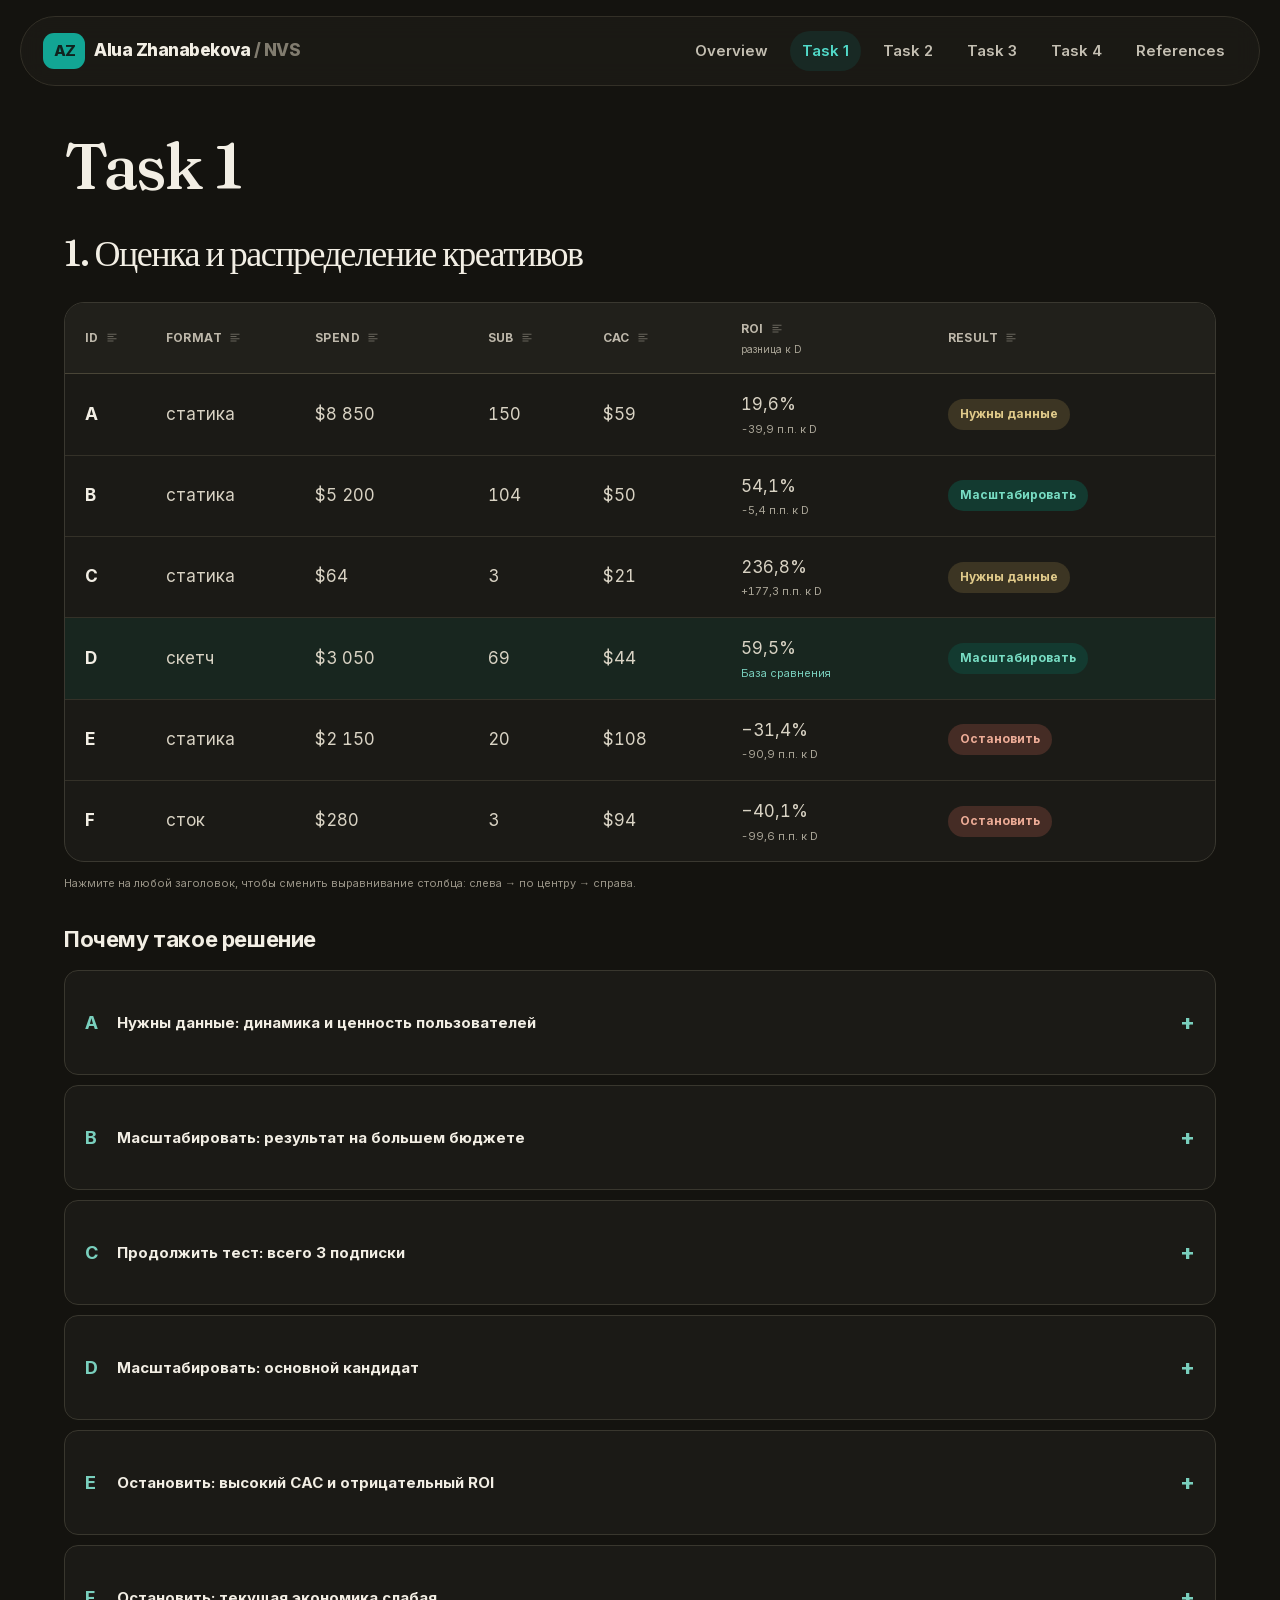
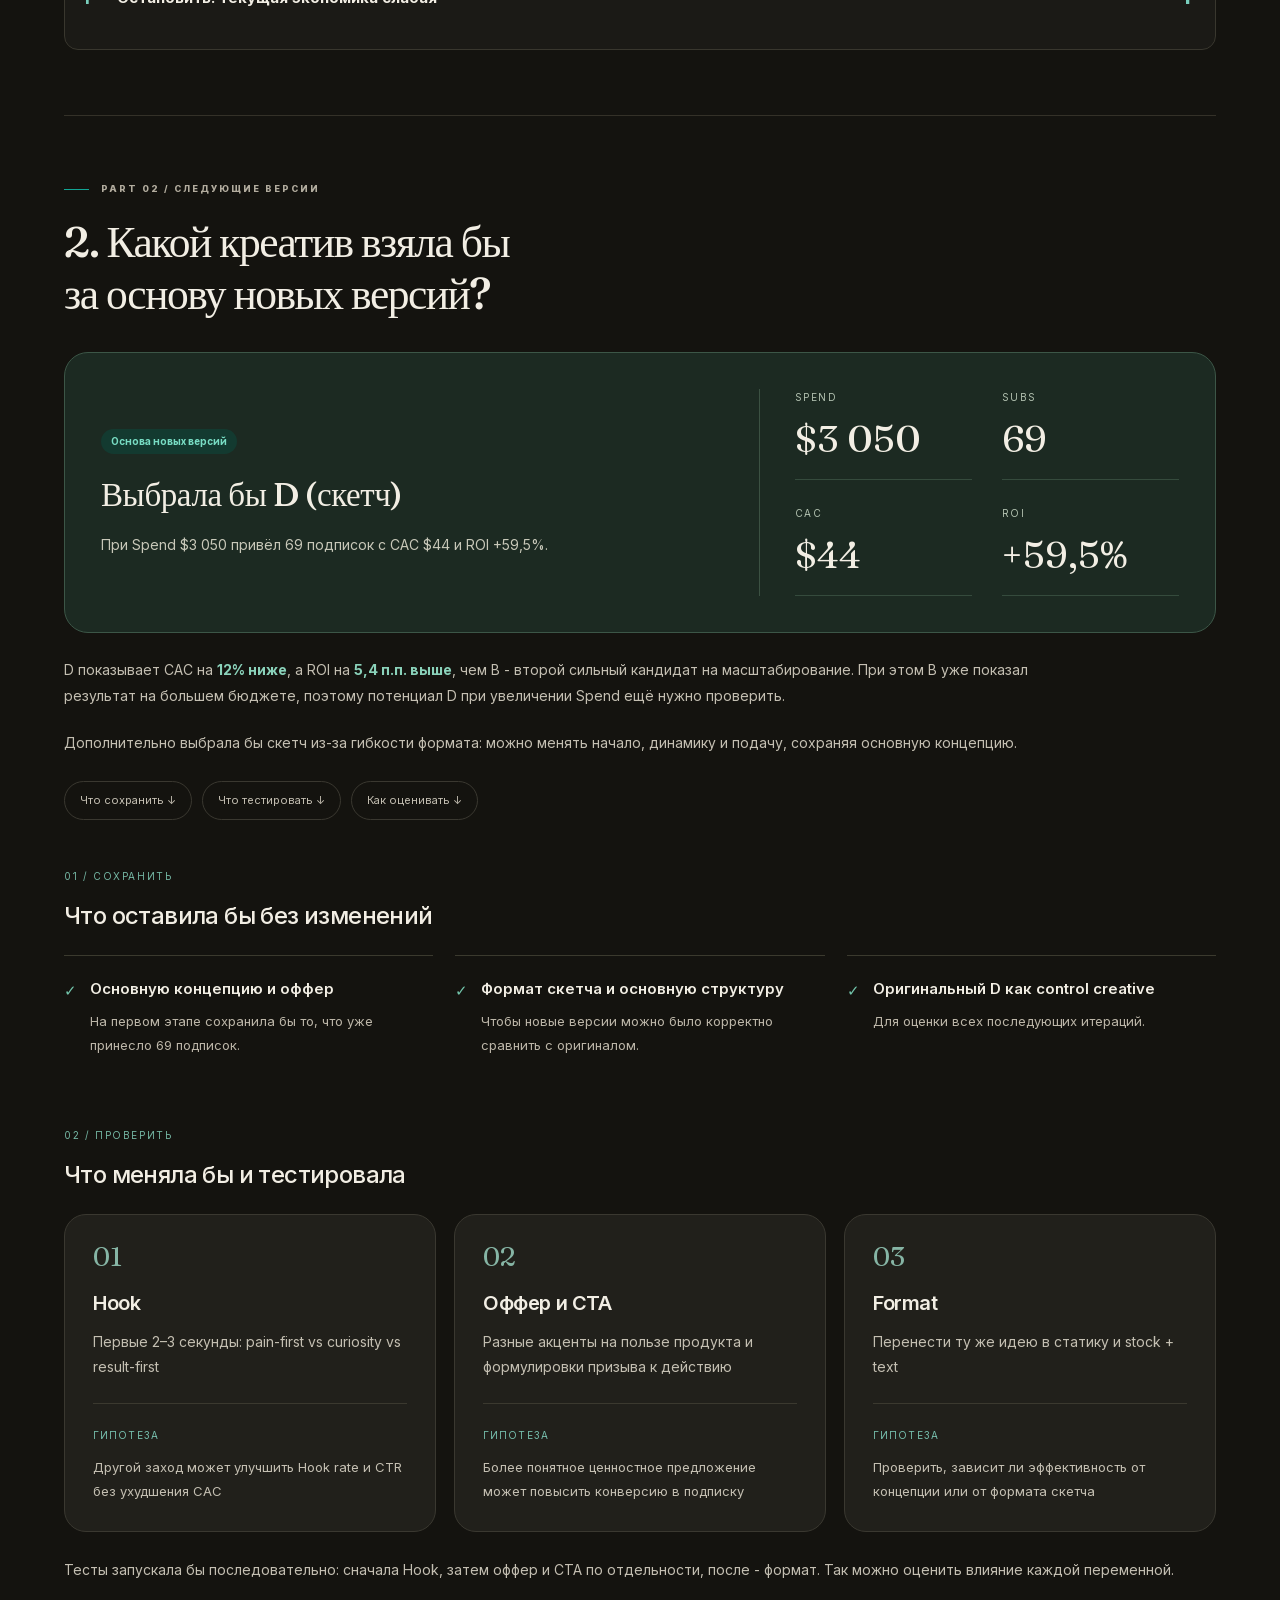
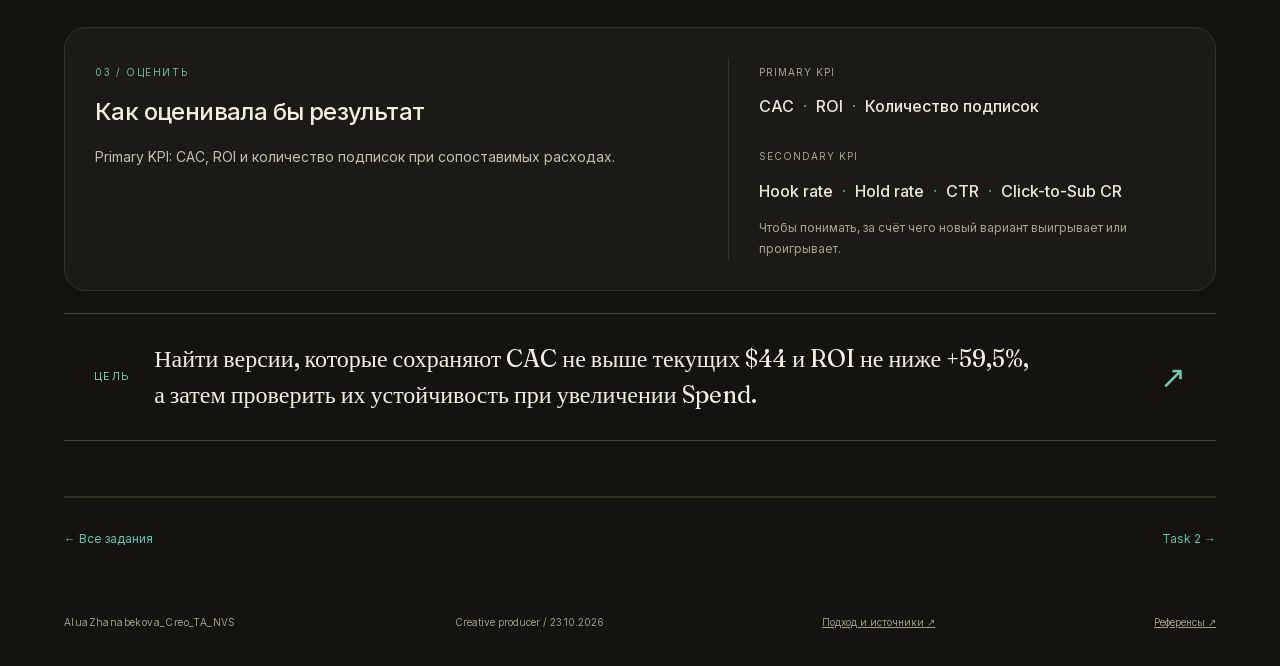
==== commit c13b2adf: "Show ROI differences in main Task 1 table" ====
--- a/task-1.html
+++ b/task-1.html
@@ -1,4 +1,4 @@
-<!doctype html><html lang="ru"><head><meta charset="utf-8"><meta name="viewport" content="width=device-width,initial-scale=1"><title>AluaZhanabekova_Creo_TA_NVS - Задание 01 · Решения</title><meta name="description" content="Тестовое задание креативного продюсера для Nomad Venture Studio. Аналитика, видео, стратегия и креативы."><link rel="icon" href="favicon.svg" type="image/svg+xml"><link rel="stylesheet" href="fonts.css"><link rel="stylesheet" href="style.css?v=20261025-task1-part2"><script src="app.js" defer></script><style>.choice-comparison-table{margin:28px 0;border:1px solid #39372e;border-radius:22px;overflow:hidden;background:#1b1a16}.choice-comparison-scroll{overflow-x:auto}.choice-comparison-table table{width:100%;min-width:850px;border-collapse:collapse;font-variant-numeric:tabular-nums}.choice-comparison-table th,.choice-comparison-table td{padding:18px 20px;text-align:left;border-bottom:1px solid #39372e}.choice-comparison-table th{font-size:12px;color:#b6b1a3;background:#21201b;font-weight:600;white-space:nowrap}.choice-comparison-table td{font-size:16px;color:#f2eee4;white-space:nowrap}.choice-comparison-table td:last-child{white-space:normal;min-width:240px;font-size:14px;color:#b6b1a3}.choice-comparison-table tbody tr:last-child td{border-bottom:0}.choice-comparison-table .chosen{background:#15382f}.choice-comparison-table .chosen td:first-child,.choice-comparison-table .chosen strong{color:#79cfbd}.choice-comparison-table td small{display:block;font-size:12px;color:#b6b1a3;margin-top:4px}</style><style>
+<!doctype html><html lang="ru"><head><meta charset="utf-8"><meta name="viewport" content="width=device-width,initial-scale=1"><title>AluaZhanabekova_Creo_TA_NVS - Задание 01 · Решения</title><meta name="description" content="Тестовое задание креативного продюсера для Nomad Venture Studio. Аналитика, видео, стратегия и креативы."><link rel="icon" href="favicon.svg" type="image/svg+xml"><link rel="stylesheet" href="fonts.css"><link rel="stylesheet" href="style.css?v=20261025-task1-part2"><script src="app.js" defer></script><style>
 .task1-answer .decision-table{min-width:680px;table-layout:fixed;width:100%;font-size:16px}
 .task1-answer .decision-table .col-id{width:7%}.task1-answer .decision-table .col-format{width:13%}.task1-answer .decision-table .col-spend{width:15%}.task1-answer .decision-table .col-sub{width:10%}.task1-answer .decision-table .col-cac{width:12%}.task1-answer .decision-table .col-roi{width:13%}.task1-answer .decision-table .col-result{width:30%}
 .task1-answer .decision-table thead th{padding:17px 20px;vertical-align:middle;font-size:12px;letter-spacing:.04em;line-height:1.4}
@@ -15,10 +15,10 @@
 .task1-reasons .reason-id{font-size:18px;font-weight:700;min-width:18px;color:#79cfbd}.task1-reasons .reason-detail{padding:0 24px 20px 52px;font-size:15px;line-height:1.75;color:#c4bfb2;max-width:1000px}.task1-reasons .reason-detail p{margin:0 0 12px}.task1-reasons .reason-detail p:last-child{margin-bottom:0}.task1-reasons .reason-detail ul,.task1-reasons .reason-detail ol{padding-left:20px;margin:10px 0 16px}.task1-reasons .reason-detail strong{color:#f2eee4}
 @media(max-width:800px){.task1-answer .decision-table thead th,.task1-answer .decision-table tbody td,.task1-answer .decision-table tbody th[scope="row"]{padding:15px 12px}.task1-answer .decision-table .pill{font-size:11px}.task1-reasons .reason-detail{padding-left:20px}.task1-reasons summary{padding:15px 18px}}
 @media print{.task1-answer .decision-table{min-width:0}.task1-reasons details .reason-detail{display:block}}
-</style></head><body><nav><a class="brand" href="index.html"><span class="monogram">AZ</span><span>Alua Zhanabekova <span style="color:#817c6f">/ NVS</span></span></a><div class="links"><a href="index.html" >Overview</a><a href="task-1.html" class="active" aria-current="page">Task 1</a><a href="task-2.html" >Task 2</a><a href="task-3.html" >Task 3</a><a href="task-4.html" >Task 4</a><a href="references.html">References</a></div><button class="navbtn" onclick="window.print()">PDF ↗</button></nav><main class="wrap"><header class="task-simple-header"><h1>Task 1</h1></header><section class="task1-answer"><h2>1. Оценка и распределение креативов</h2><div class="decision-table-scroll" tabindex="0" role="region" aria-label="Таблица анализа креативов A–F"><table class="decision-table" data-alignment="left"><caption class="sr-only">Метрики, решения и аргументация по шести креативам 7ART</caption><colgroup><col class="col-id"><col class="col-format"><col class="col-spend"><col class="col-sub"><col class="col-cac"><col class="col-roi"><col class="col-result"></colgroup><thead><tr><th scope="col" data-align-column="id" data-align="left"><button type="button" class="column-align-button" aria-label="ID: выравнивание слева. Нажмите для выравнивания по центру." title="Нажмите: слева → по центру → справа"><span class="column-align-label">ID</span><svg class="column-align-icon" width="14" height="14" viewBox="0 0 16 16" aria-hidden="true"><path d="M2 3h12M2 6h8M2 9h12M2 12h8"/></svg></button></th><th scope="col" data-align-column="format" data-align="left"><button type="button" class="column-align-button" aria-label="Format: выравнивание слева. Нажмите для выравнивания по центру." title="Нажмите: слева → по центру → справа"><span class="column-align-label">Format</span><svg class="column-align-icon" width="14" height="14" viewBox="0 0 16 16" aria-hidden="true"><path d="M2 3h12M2 6h8M2 9h12M2 12h8"/></svg></button></th><th scope="col" data-align-column="spend" data-align="left"><button type="button" class="column-align-button" aria-label="Spend: выравнивание слева. Нажмите для выравнивания по центру." title="Нажмите: слева → по центру → справа"><span class="column-align-label">Spend</span><svg class="column-align-icon" width="14" height="14" viewBox="0 0 16 16" aria-hidden="true"><path d="M2 3h12M2 6h8M2 9h12M2 12h8"/></svg></button></th><th scope="col" data-align-column="sub" data-align="left"><button type="button" class="column-align-button" aria-label="SUB: выравнивание слева. Нажмите для выравнивания по центру." title="Нажмите: слева → по центру → справа"><span class="column-align-label">SUB</span><svg class="column-align-icon" width="14" height="14" viewBox="0 0 16 16" aria-hidden="true"><path d="M2 3h12M2 6h8M2 9h12M2 12h8"/></svg></button></th><th scope="col" data-align-column="cac" data-align="left"><button type="button" class="column-align-button" aria-label="CAC: выравнивание слева. Нажмите для выравнивания по центру." title="Нажмите: слева → по центру → справа"><span class="column-align-label">CAC</span><svg class="column-align-icon" width="14" height="14" viewBox="0 0 16 16" aria-hidden="true"><path d="M2 3h12M2 6h8M2 9h12M2 12h8"/></svg></button></th><th scope="col" data-align-column="roi" data-align="left"><button type="button" class="column-align-button" aria-label="ROI: выравнивание слева. Нажмите для выравнивания по центру." title="Нажмите: слева → по центру → справа"><span class="column-align-label">ROI</span><svg class="column-align-icon" width="14" height="14" viewBox="0 0 16 16" aria-hidden="true"><path d="M2 3h12M2 6h8M2 9h12M2 12h8"/></svg></button></th><th scope="col" data-align-column="result" data-align="left"><button type="button" class="column-align-button" aria-label="Result: выравнивание слева. Нажмите для выравнивания по центру." title="Нажмите: слева → по центру → справа"><span class="column-align-label">Result</span><svg class="column-align-icon" width="14" height="14" viewBox="0 0 16 16" aria-hidden="true"><path d="M2 3h12M2 6h8M2 9h12M2 12h8"/></svg></button></th></tr></thead><tbody><tr><th scope="row">A</th><td>статика</td><td class="numeric">$8 850</td><td class="numeric">150</td><td class="numeric">$59</td><td class="numeric">19,6%</td><td><span class="pill data">Нужны данные</span></td></tr><tr><th scope="row">B</th><td>статика</td><td class="numeric">$5 200</td><td class="numeric">104</td><td class="numeric">$50</td><td class="numeric">54,1%</td><td><span class="pill scale">Масштабировать</span></td></tr><tr><th scope="row">C</th><td>статика</td><td class="numeric">$64</td><td class="numeric">3</td><td class="numeric">$21</td><td class="numeric">236,8%</td><td><span class="pill data">Нужны данные</span></td></tr><tr><th scope="row">D</th><td>скетч</td><td class="numeric">$3 050</td><td class="numeric">69</td><td class="numeric">$44</td><td class="numeric">59,5%</td><td><span class="pill scale">Масштабировать</span></td></tr><tr><th scope="row">E</th><td>статика</td><td class="numeric">$2 150</td><td class="numeric">20</td><td class="numeric">$108</td><td class="numeric">−31,4%</td><td><span class="pill stop">Остановить</span></td></tr><tr><th scope="row">F</th><td>сток</td><td class="numeric">$280</td><td class="numeric">3</td><td class="numeric">$94</td><td class="numeric">−40,1%</td><td><span class="pill stop">Остановить</span></td></tr></tbody></table></div><p class="table-align-hint">Нажмите на любой заголовок, чтобы сменить выравнивание столбца: слева → по центру → справа.</p><span class="sr-only" id="column-align-status" role="status" aria-live="polite"></span><div class="task1-reasons"><h3>Почему такое решение</h3><details id="reason-a"><summary><span class="reason-id">A</span><span>Нужны данные: динамика и ценность пользователей</span></summary><div class="reason-detail"><p>В целом при спендах $8 850 привёл больше всего подписок (150) и показывает положительный ROI, однако:</p><ul><li><strong>CAC:</strong> A привлекает юзера на 18% дороже B и на 33,5% дороже D.</li><li><strong>ROI:</strong> A уступает B на 34,5 п.п., а D - на 39,9 п.п.</li></ul><p class="needed-label">Нужные данные:</p><ul><li><strong>Spend, CAC, ROI per day</strong> - понять, ухудшалась ли эффективность A при увеличении бюджета или он стабильно приносил подписки по $59.</li><li><strong>LTV и Retention привлечённых юзеров</strong> - проверить, не привлекает ли A более ценных пользователей, которые дольше остаются в продукте и приносят больше выручки, чем пользователи B и D.</li></ul></div></details><details id="reason-b"><summary><span class="reason-id">B</span><span>Масштабировать: результат на большем бюджете</span></summary><div class="reason-detail"><p>Среди креативов с большим количеством подписок уступает по эффективности только D, при этом уже показывает хороший ROI на более высоком бюджете.</p><p>Я бы постепенно увеличивала спенды, отслеживая CAC и ROI, чтобы проверить, сохраняется ли окупаемость при масштабировании.</p></div></details><details id="reason-c"><summary><span class="reason-id">C</span><span>Продолжить тест: всего 3 подписки</span></summary><div class="reason-detail"><p>Самый высокий ROI (236,8%) и самый низкий CAC ($21) среди всех креативов.</p><p>Однако спенды всего $64 и получено только 3 подписки - слишком маленькая выборка, чтобы делать выводы об эффективности.</p><p>Я бы увеличила тестовый бюджет и проверила, сохранятся ли CAC и ROI при большем количестве подписок.</p></div></details><details id="reason-d"><summary><span class="reason-id">D</span><span>Масштабировать: основной кандидат</span></summary><div class="reason-detail"><p>При спендах $3 050 привёл 69 подписок с CAC $44 и ROI 59,5%.</p><p>Лучшее сочетание эффективности и объёма конверсий.</p></div></details><details id="reason-e"><summary><span class="reason-id">E</span><span>Остановить: высокий CAC и отрицательный ROI</span></summary><div class="reason-detail"><p>При спендах $2 150 привёл 20 подписок с CAC $108 и ROI −31,4%.</p><p>Самый высокий CAC, отрицательный ROI.</p></div></details><details id="reason-f"><summary><span class="reason-id">F</span><span>Остановить: текущая экономика слабая</span></summary><div class="reason-detail"><p>Данные волатильны из-за количества подписок (SUB = 3), однако даже это количество показывает:</p><ol><li>Высокий CAC;</li><li>Отрицательный ROI.</li></ol></div></details></div></section><section class="creative-iteration" id="new-versions" aria-labelledby="iteration-title">
+</style><style>.task1-answer .decision-table .col-roi{width:18%}.task1-answer .decision-table .col-result{width:25%}.task1-answer .decision-table .roi-delta{display:block;margin-top:4px;font-size:11px;font-weight:400;line-height:1.35;color:#aba698;white-space:nowrap}.task1-answer .decision-table .roi-base{color:#79cfbd}.task1-answer .decision-table thead .roi-comparison-label{display:block;font-size:10px;font-weight:400;letter-spacing:0;text-transform:none;color:#aba698;margin-top:4px}</style></head><body><nav><a class="brand" href="index.html"><span class="monogram">AZ</span><span>Alua Zhanabekova <span style="color:#817c6f">/ NVS</span></span></a><div class="links"><a href="index.html" >Overview</a><a href="task-1.html" class="active" aria-current="page">Task 1</a><a href="task-2.html" >Task 2</a><a href="task-3.html" >Task 3</a><a href="task-4.html" >Task 4</a><a href="references.html">References</a></div><button class="navbtn" onclick="window.print()">PDF ↗</button></nav><main class="wrap"><header class="task-simple-header"><h1>Task 1</h1></header><section class="task1-answer"><h2>1. Оценка и распределение креативов</h2><div class="decision-table-scroll" tabindex="0" role="region" aria-label="Таблица анализа креативов A–F"><table class="decision-table" data-alignment="left"><caption class="sr-only">Метрики, решения и аргументация по шести креативам 7ART</caption><colgroup><col class="col-id"><col class="col-format"><col class="col-spend"><col class="col-sub"><col class="col-cac"><col class="col-roi"><col class="col-result"></colgroup><thead><tr><th scope="col" data-align-column="id" data-align="left"><button type="button" class="column-align-button" aria-label="ID: выравнивание слева. Нажмите для выравнивания по центру." title="Нажмите: слева → по центру → справа"><span class="column-align-label">ID</span><svg class="column-align-icon" width="14" height="14" viewBox="0 0 16 16" aria-hidden="true"><path d="M2 3h12M2 6h8M2 9h12M2 12h8"/></svg></button></th><th scope="col" data-align-column="format" data-align="left"><button type="button" class="column-align-button" aria-label="Format: выравнивание слева. Нажмите для выравнивания по центру." title="Нажмите: слева → по центру → справа"><span class="column-align-label">Format</span><svg class="column-align-icon" width="14" height="14" viewBox="0 0 16 16" aria-hidden="true"><path d="M2 3h12M2 6h8M2 9h12M2 12h8"/></svg></button></th><th scope="col" data-align-column="spend" data-align="left"><button type="button" class="column-align-button" aria-label="Spend: выравнивание слева. Нажмите для выравнивания по центру." title="Нажмите: слева → по центру → справа"><span class="column-align-label">Spend</span><svg class="column-align-icon" width="14" height="14" viewBox="0 0 16 16" aria-hidden="true"><path d="M2 3h12M2 6h8M2 9h12M2 12h8"/></svg></button></th><th scope="col" data-align-column="sub" data-align="left"><button type="button" class="column-align-button" aria-label="SUB: выравнивание слева. Нажмите для выравнивания по центру." title="Нажмите: слева → по центру → справа"><span class="column-align-label">SUB</span><svg class="column-align-icon" width="14" height="14" viewBox="0 0 16 16" aria-hidden="true"><path d="M2 3h12M2 6h8M2 9h12M2 12h8"/></svg></button></th><th scope="col" data-align-column="cac" data-align="left"><button type="button" class="column-align-button" aria-label="CAC: выравнивание слева. Нажмите для выравнивания по центру." title="Нажмите: слева → по центру → справа"><span class="column-align-label">CAC</span><svg class="column-align-icon" width="14" height="14" viewBox="0 0 16 16" aria-hidden="true"><path d="M2 3h12M2 6h8M2 9h12M2 12h8"/></svg></button></th><th scope="col" data-align-column="roi" data-align="left"><button type="button" class="column-align-button" aria-label="ROI: выравнивание слева. Нажмите для выравнивания по центру." title="Нажмите: слева → по центру → справа"><span class="column-align-label">ROI</span><svg class="column-align-icon" width="14" height="14" viewBox="0 0 16 16" aria-hidden="true"><path d="M2 3h12M2 6h8M2 9h12M2 12h8"/></svg></button><span class="roi-comparison-label">разница к D</span></th><th scope="col" data-align-column="result" data-align="left"><button type="button" class="column-align-button" aria-label="Result: выравнивание слева. Нажмите для выравнивания по центру." title="Нажмите: слева → по центру → справа"><span class="column-align-label">Result</span><svg class="column-align-icon" width="14" height="14" viewBox="0 0 16 16" aria-hidden="true"><path d="M2 3h12M2 6h8M2 9h12M2 12h8"/></svg></button></th></tr></thead><tbody><tr><th scope="row">A</th><td>статика</td><td class="numeric">$8 850</td><td class="numeric">150</td><td class="numeric">$59</td><td class="numeric">19,6%<span class="roi-delta">-39,9 п.п. к D</span></td><td><span class="pill data">Нужны данные</span></td></tr><tr><th scope="row">B</th><td>статика</td><td class="numeric">$5 200</td><td class="numeric">104</td><td class="numeric">$50</td><td class="numeric">54,1%<span class="roi-delta">-5,4 п.п. к D</span></td><td><span class="pill scale">Масштабировать</span></td></tr><tr><th scope="row">C</th><td>статика</td><td class="numeric">$64</td><td class="numeric">3</td><td class="numeric">$21</td><td class="numeric">236,8%<span class="roi-delta">+177,3 п.п. к D</span></td><td><span class="pill data">Нужны данные</span></td></tr><tr><th scope="row">D</th><td>скетч</td><td class="numeric">$3 050</td><td class="numeric">69</td><td class="numeric">$44</td><td class="numeric">59,5%<span class="roi-delta roi-base">База сравнения</span></td><td><span class="pill scale">Масштабировать</span></td></tr><tr><th scope="row">E</th><td>статика</td><td class="numeric">$2 150</td><td class="numeric">20</td><td class="numeric">$108</td><td class="numeric">−31,4%<span class="roi-delta">-90,9 п.п. к D</span></td><td><span class="pill stop">Остановить</span></td></tr><tr><th scope="row">F</th><td>сток</td><td class="numeric">$280</td><td class="numeric">3</td><td class="numeric">$94</td><td class="numeric">−40,1%<span class="roi-delta">-99,6 п.п. к D</span></td><td><span class="pill stop">Остановить</span></td></tr></tbody></table></div><p class="table-align-hint">Нажмите на любой заголовок, чтобы сменить выравнивание столбца: слева → по центру → справа.</p><span class="sr-only" id="column-align-status" role="status" aria-live="polite"></span><div class="task1-reasons"><h3>Почему такое решение</h3><details id="reason-a"><summary><span class="reason-id">A</span><span>Нужны данные: динамика и ценность пользователей</span></summary><div class="reason-detail"><p>В целом при спендах $8 850 привёл больше всего подписок (150) и показывает положительный ROI, однако:</p><ul><li><strong>CAC:</strong> A привлекает юзера на 18% дороже B и на 33,5% дороже D.</li><li><strong>ROI:</strong> A уступает B на 34,5 п.п., а D - на 39,9 п.п.</li></ul><p class="needed-label">Нужные данные:</p><ul><li><strong>Spend, CAC, ROI per day</strong> - понять, ухудшалась ли эффективность A при увеличении бюджета или он стабильно приносил подписки по $59.</li><li><strong>LTV и Retention привлечённых юзеров</strong> - проверить, не привлекает ли A более ценных пользователей, которые дольше остаются в продукте и приносят больше выручки, чем пользователи B и D.</li></ul></div></details><details id="reason-b"><summary><span class="reason-id">B</span><span>Масштабировать: результат на большем бюджете</span></summary><div class="reason-detail"><p>Среди креативов с большим количеством подписок уступает по эффективности только D, при этом уже показывает хороший ROI на более высоком бюджете.</p><p>Я бы постепенно увеличивала спенды, отслеживая CAC и ROI, чтобы проверить, сохраняется ли окупаемость при масштабировании.</p></div></details><details id="reason-c"><summary><span class="reason-id">C</span><span>Продолжить тест: всего 3 подписки</span></summary><div class="reason-detail"><p>Самый высокий ROI (236,8%) и самый низкий CAC ($21) среди всех креативов.</p><p>Однако спенды всего $64 и получено только 3 подписки - слишком маленькая выборка, чтобы делать выводы об эффективности.</p><p>Я бы увеличила тестовый бюджет и проверила, сохранятся ли CAC и ROI при большем количестве подписок.</p></div></details><details id="reason-d"><summary><span class="reason-id">D</span><span>Масштабировать: основной кандидат</span></summary><div class="reason-detail"><p>При спендах $3 050 привёл 69 подписок с CAC $44 и ROI 59,5%.</p><p>Лучшее сочетание эффективности и объёма конверсий.</p></div></details><details id="reason-e"><summary><span class="reason-id">E</span><span>Остановить: высокий CAC и отрицательный ROI</span></summary><div class="reason-detail"><p>При спендах $2 150 привёл 20 подписок с CAC $108 и ROI −31,4%.</p><p>Самый высокий CAC, отрицательный ROI.</p></div></details><details id="reason-f"><summary><span class="reason-id">F</span><span>Остановить: текущая экономика слабая</span></summary><div class="reason-detail"><p>Данные волатильны из-за количества подписок (SUB = 3), однако даже это количество показывает:</p><ol><li>Высокий CAC;</li><li>Отрицательный ROI.</li></ol></div></details></div></section><section class="creative-iteration" id="new-versions" aria-labelledby="iteration-title">
 <div class="iteration-heading"><span class="eyebrow">PART 02 / Следующие версии</span><h2 id="iteration-title">2. Какой креатив взяла бы<br>за основу новых версий?</h2></div>
 <article class="creative-choice" aria-labelledby="choice-title"><div class="creative-choice-copy"><span class="pill scale">Основа новых версий</span><h3 id="choice-title">Выбрала бы D (скетч)</h3><p>При Spend $3 050 привёл 69 подписок с CAC $44 и ROI +59,5%.</p></div><dl class="choice-metrics"><div><dt>Spend</dt><dd>$3 050</dd></div><div><dt>Subs</dt><dd>69</dd></div><div><dt>CAC</dt><dd>$44</dd></div><div><dt>ROI</dt><dd>+59,5%</dd></div></dl></article>
-<div class="choice-comparison-table"><div class="choice-comparison-scroll" role="region" aria-label="Сравнение D, B, A и C" tabindex="0"><table><thead><tr><th scope="col">Креатив</th><th scope="col">Spend</th><th scope="col">Subs</th><th scope="col">CAC</th><th scope="col">ROI</th><th scope="col">Решение</th></tr></thead><tbody><tr class="chosen"><td><strong>D</strong><small>скетч</small></td><td>$3 050</td><td>69</td><td><strong>$44</strong></td><td><strong>+59,5%</strong></td><td>Основной выбор: хорошая экономика при 69 подписках.</td></tr><tr><td><strong>B</strong><small>статика</small></td><td>$5 200</td><td>104</td><td>$50</td><td>+54,1%</td><td>Второй кандидат: хороший результат на большем бюджете.</td></tr><tr><td><strong>A</strong><small>статика</small></td><td>$8 850</td><td>150</td><td>$59</td><td>+19,6%</td><td>Больше подписок, но слабее экономика. Проверить динамику и ценность пользователей.</td></tr><tr><td><strong>C</strong><small>статика</small></td><td>$64</td><td>3</td><td>$21</td><td>+236,8%</td><td>Лучшие текущие цифры, но только 3 подписки. Продолжить тест.</td></tr></tbody></table></div></div><div class="iteration-comparison iteration-comparison-text-only"><div class="iteration-comparison-copy"><p>D показывает CAC на <strong>12% ниже</strong>, а ROI на <strong>5,4 п.п. выше</strong>, чем B - второй сильный кандидат на масштабирование. При этом B уже показал результат на большем бюджете, поэтому потенциал D при увеличении Spend ещё нужно проверить.</p><p>Дополнительно выбрала бы скетч из-за гибкости формата: можно менять начало, динамику и подачу, сохраняя основную концепцию.</p></div></div>
+<div class="iteration-comparison iteration-comparison-text-only"><div class="iteration-comparison-copy"><p>D показывает CAC на <strong>12% ниже</strong>, а ROI на <strong>5,4 п.п. выше</strong>, чем B - второй сильный кандидат на масштабирование. При этом B уже показал результат на большем бюджете, поэтому потенциал D при увеличении Spend ещё нужно проверить.</p><p>Дополнительно выбрала бы скетч из-за гибкости формата: можно менять начало, динамику и подачу, сохраняя основную концепцию.</p></div></div>
 <nav class="iteration-jumps" aria-label="Разделы плана итераций"><a href="#keep-elements">Что сохранить ↓</a><a href="#test-elements">Что тестировать ↓</a><a href="#evaluate-versions">Как оценивать ↓</a></nav>
 <div class="iteration-block" id="keep-elements"><div class="iteration-subheading"><span class="iteration-index">01 / СОХРАНИТЬ</span><h3>Что оставила бы без изменений</h3></div><ul class="keep-elements"><li><span class="keep-mark" aria-hidden="true">✓</span><div><h4>Основную концепцию и оффер</h4><p>На первом этапе сохранила бы то, что уже принесло 69 подписок.</p></div></li><li><span class="keep-mark" aria-hidden="true">✓</span><div><h4>Формат скетча и основную структуру</h4><p>Чтобы новые версии можно было корректно сравнить с оригиналом.</p></div></li><li><span class="keep-mark" aria-hidden="true">✓</span><div><h4>Оригинальный D как control creative</h4><p>Для оценки всех последующих итераций.</p></div></li></ul></div>
 <div class="iteration-block" id="test-elements"><div class="iteration-subheading"><span class="iteration-index">02 / ПРОВЕРИТЬ</span><h3>Что меняла бы и тестировала</h3></div><ol class="iteration-tests iteration-tests-three">
